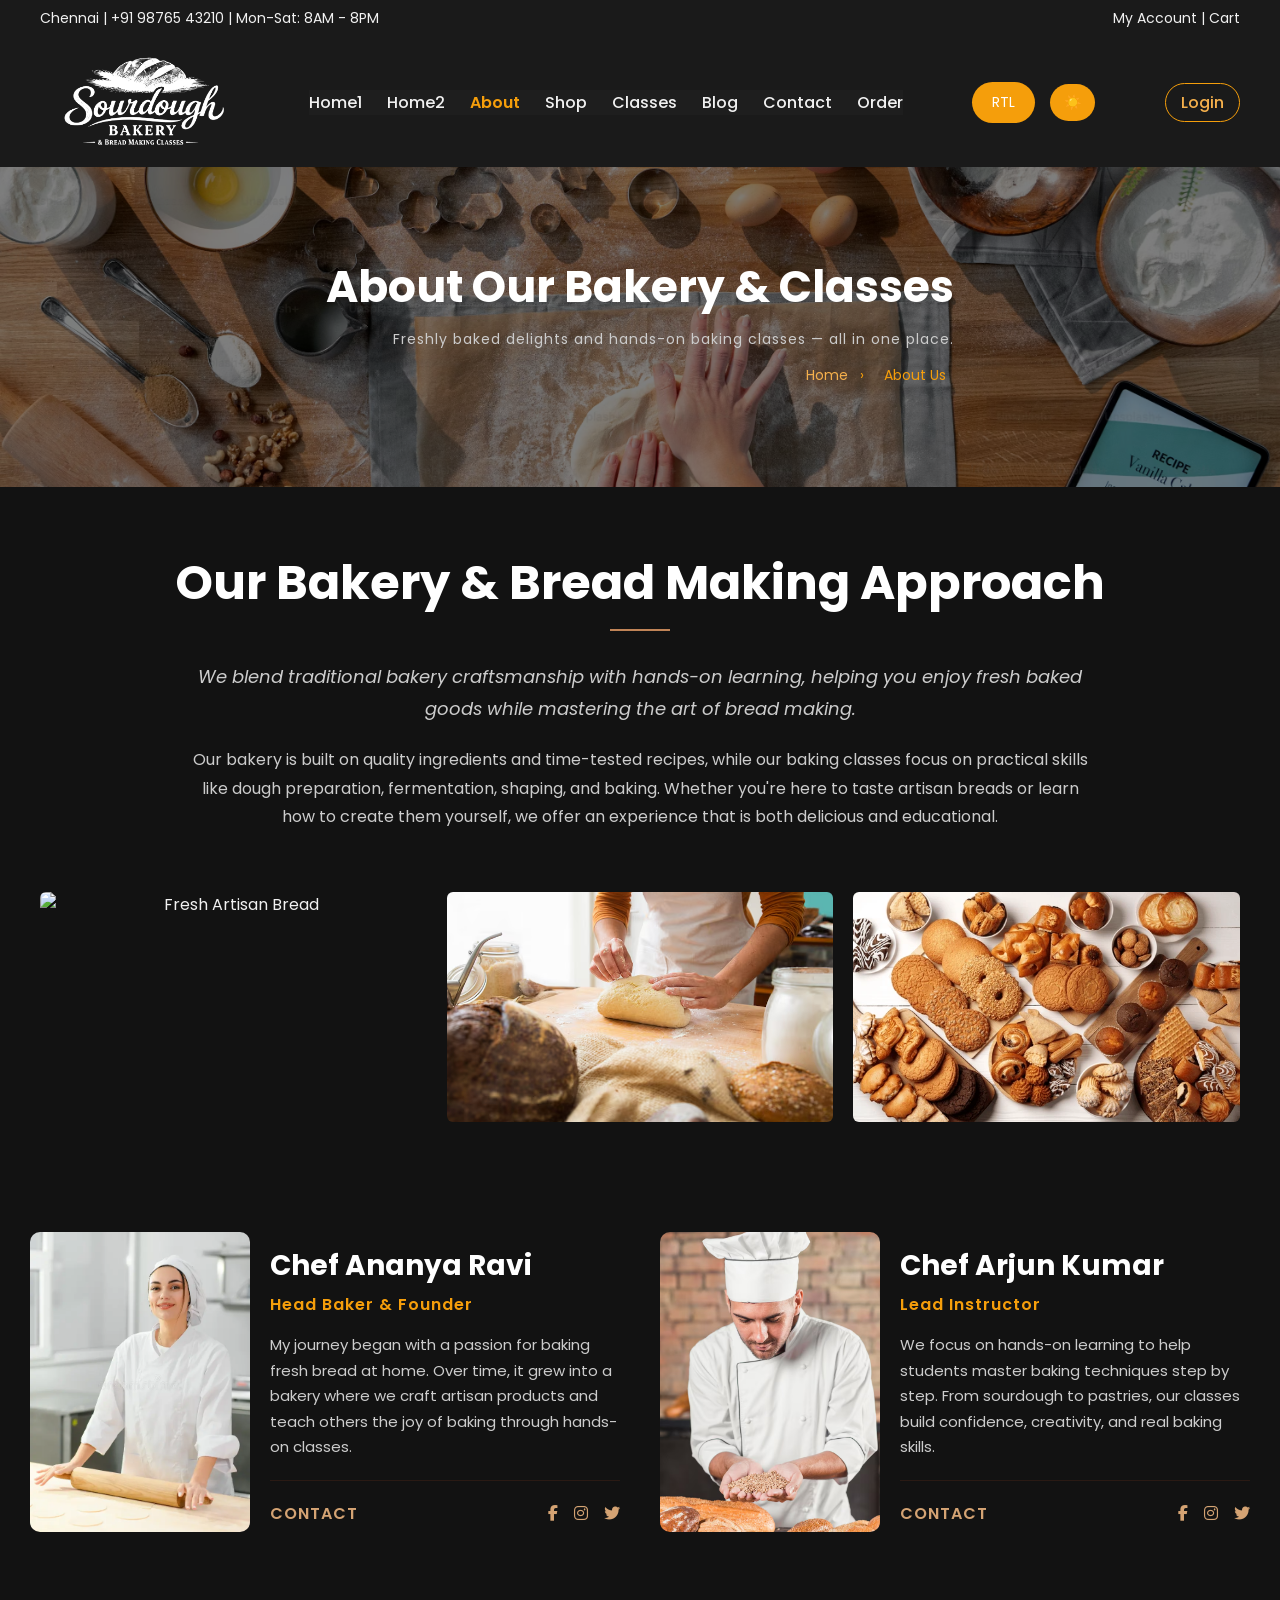
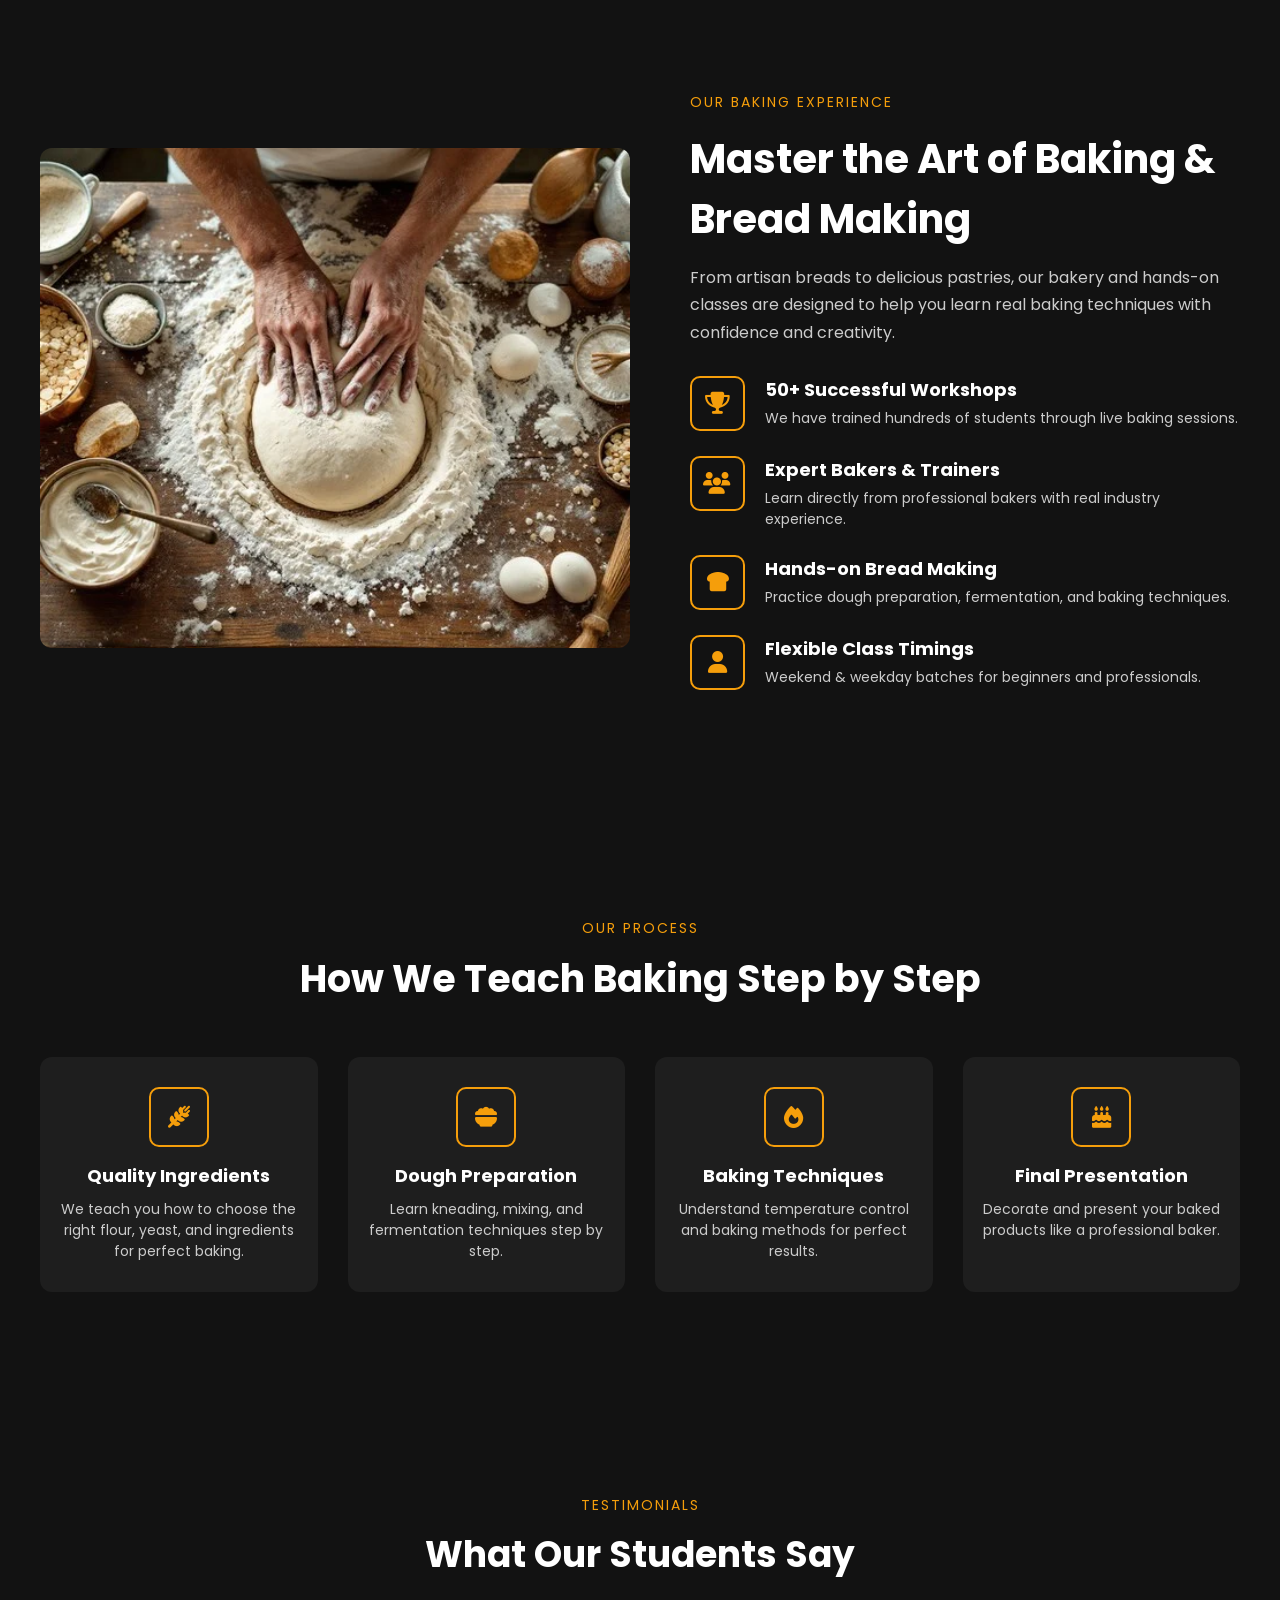
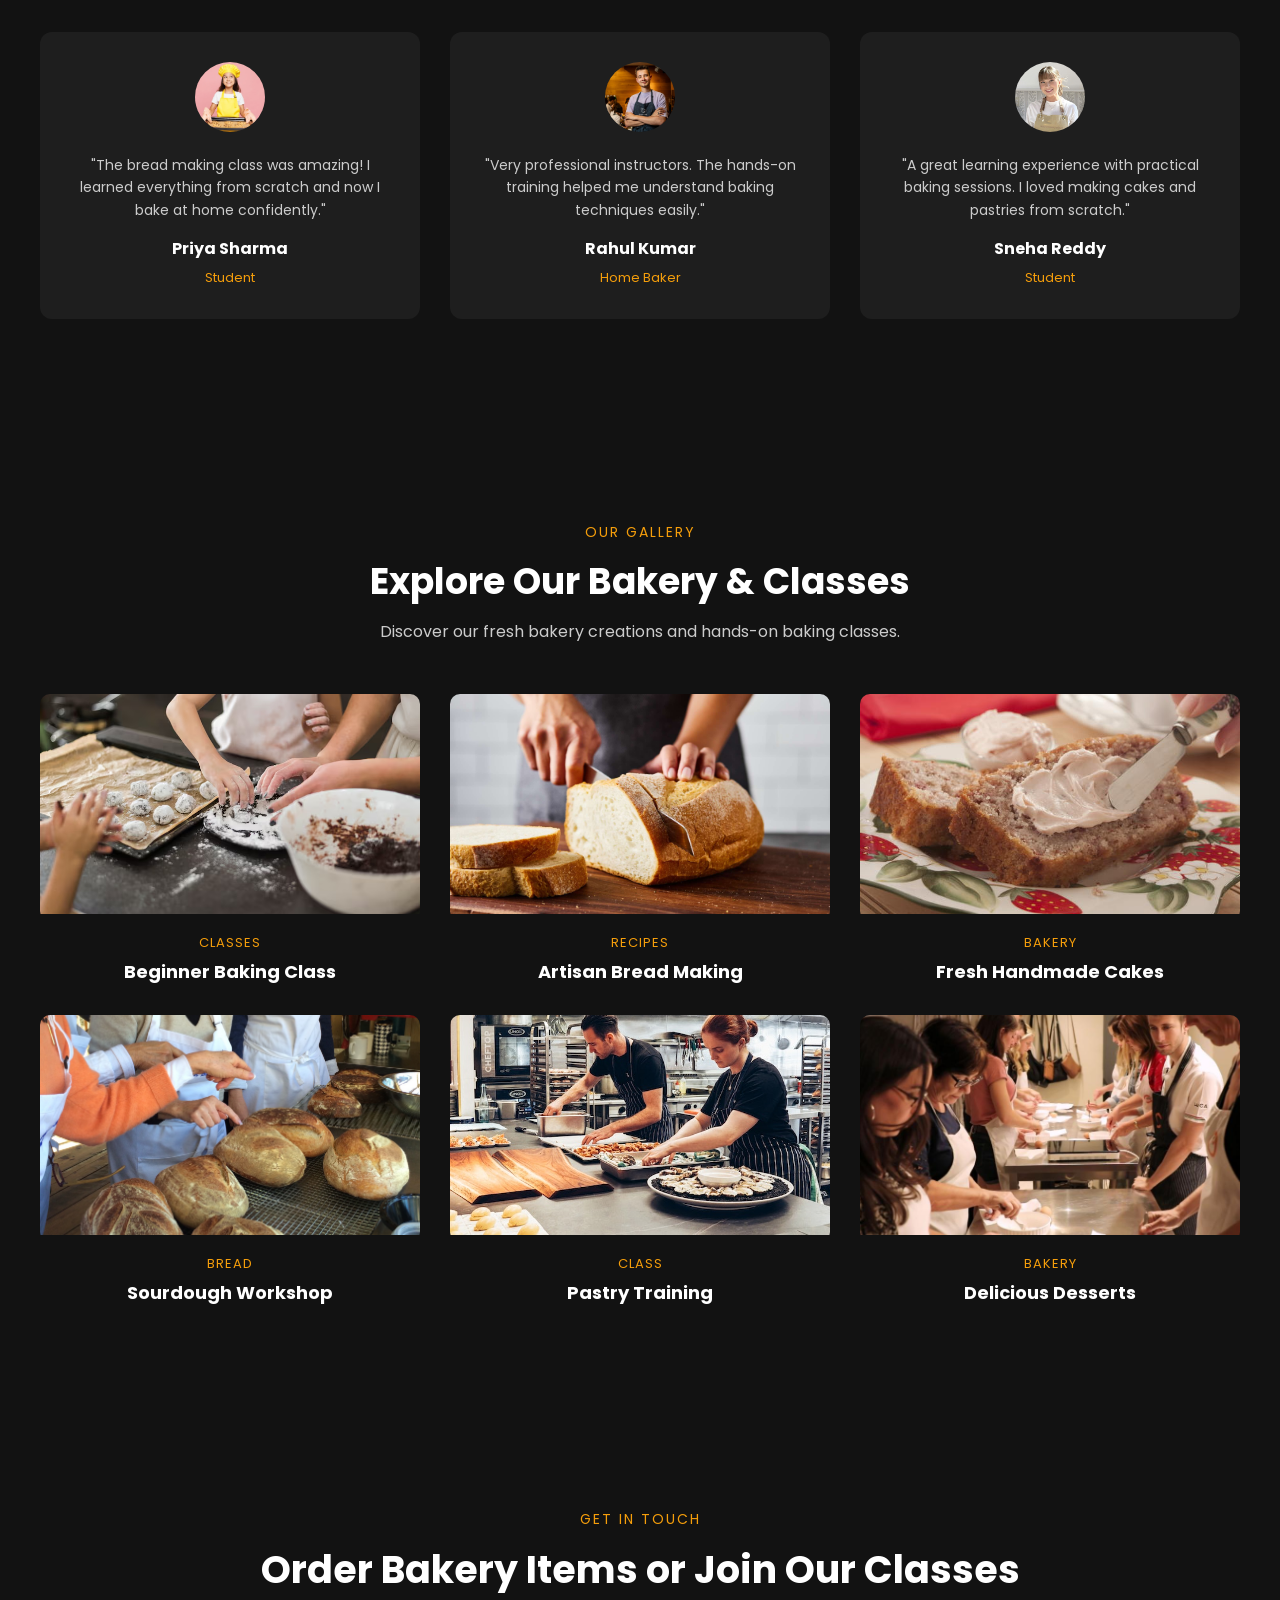
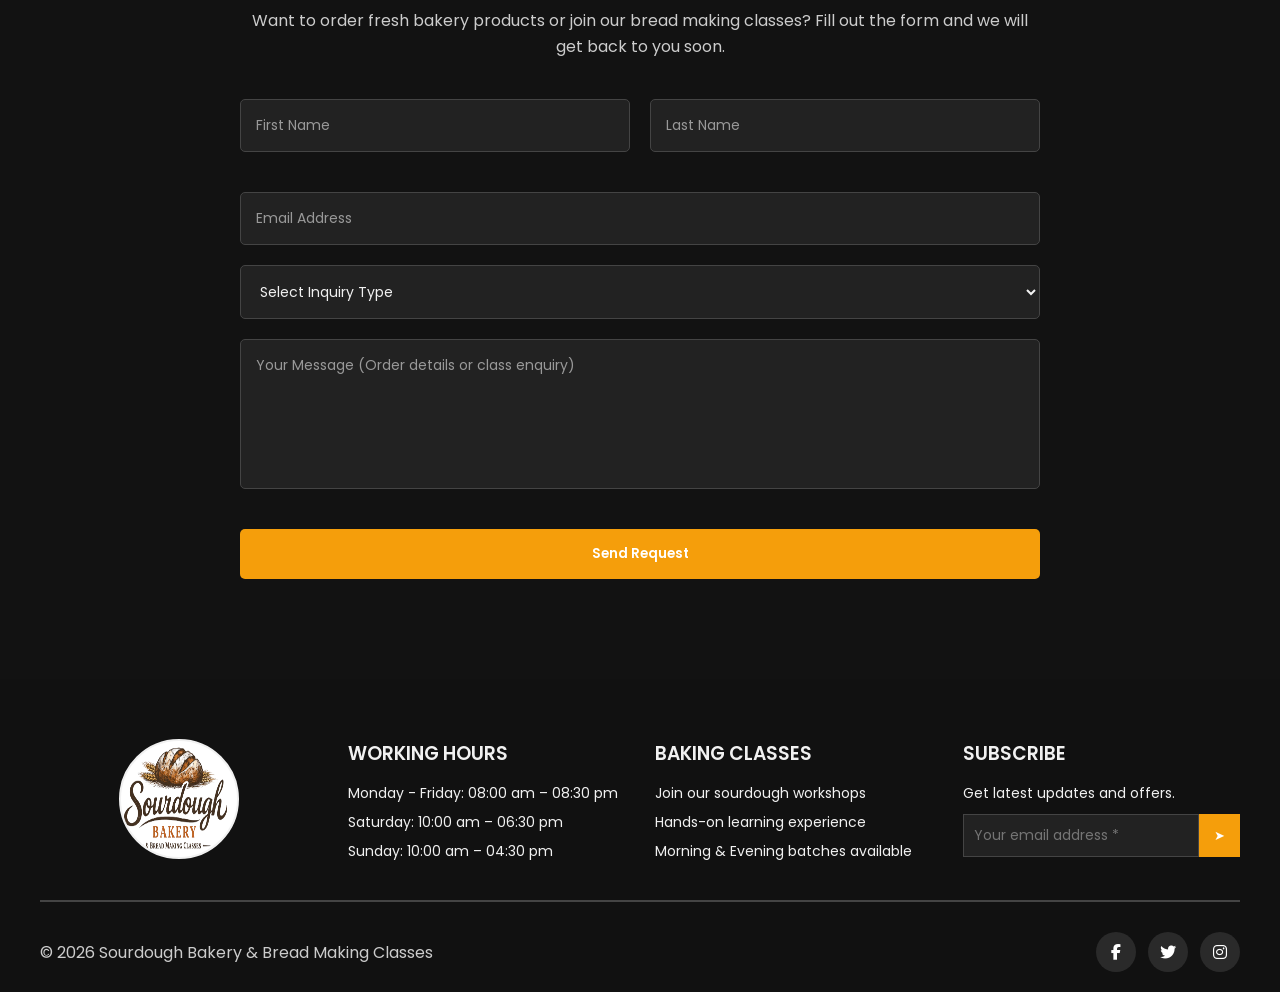
==== about.html @ a49df6b9 "Add files via upload" ====
<!DOCTYPE html>
<html lang="en">
<head>
  <meta charset="UTF-8">
  <meta name="viewport" content="width=device-width, initial-scale=1.0">

  <title>Sourdough Bakery & Bread Making Classes</title>

  <!-- GOOGLE FONT (ONE FONT ONLY) -->
  <link href="https://fonts.googleapis.com/css2?family=Poppins:wght@300;400;500;600;700&display=swap" rel="stylesheet">
  <!-- icon -->
   <link rel="stylesheet" href="https://cdnjs.cloudflare.com/ajax/libs/font-awesome/6.5.0/css/all.min.css">

  <!-- CSS FILE -->
  <link rel="stylesheet" href="css/style.css">
</head>

<body>

<!-- TOP BAR -->
<div class="top-bar">
  <div class="left">
    Chennai | +91 98765 43210 | Mon-Sat: 8AM - 8PM
  </div>

  <div class="right">
    My Account | Cart
  </div>
</div>

<nav class="navbar">

  <!-- LOGO -->
  <div class="logo">
    <img src="images/logo.png" alt="Logo">
  </div>

  <!-- HAMBURGER -->
  <div class="menu-toggle" id="menu-toggle">☰</div>

  <!-- MENU -->
  <ul class="nav-links">
    <li><a href="index.html">Home1</a></li>
    <li><a href="home2.html">Home2</a></li>
    <li><a href="about.html">About</a></li>
    <li><a href="shop.html">Shop</a></li>
    <li><a href="classes.html">Classes</a></li>
    <li><a href="blog.html">Blog</a></li>
    <li><a href="contact.html">Contact</a></li>
    <li><a href="order.html">Order</a></li>
  </ul>

    <!-- MOBILE BUTTONS ONLY -->
  <div class="nav-right">
      <button id="rtlToggleBtn" class="nav-rtl-btn">RTL</button>
      <button id="darkToggleBtn" class="dark-btn">🌙</button>
      <li class="mobile-btn"><a href="#" class="login">Login</a></li>
      <li class="mobile-btn"><a href="order.html" class="order">Order Now</a></li>
    </div>
 


  <!-- DESKTOP BUTTONS -->
  <div class="nav-btns">
    <a href="login.html" class="login">Login</a>
  </div>

</nav>
<!--hero-->
<section class="about-hero">
  <div class="about-overlay">
    <div class="about-hero-content">

      <h1>About Our Bakery & Classes</h1>

      <p class="hero-sub">
        Freshly baked delights and hands-on baking classes — all in one place.
      </p>

      <div class="breadcrumb">
        <a href="#">Home</a>
        <span>›</span>
        <span>About Us</span>
      </div>

    </div>
  </div>
</section>
<!--hero end-->
<!--approach-->
<section class="approach-section">
  <div class="approach-container">

    <!-- TITLE -->
    <h2 class="approach-title">Our Bakery & Bread Making Approach</h2>
    <div class="approach-line"></div>

    <!-- HIGHLIGHT TEXT -->
    <p class="approach-highlight">
      We blend traditional bakery craftsmanship with hands-on learning, helping
      you enjoy fresh baked goods while mastering the art of bread making.
    </p>

    <!-- MAIN TEXT -->
    <p class="approach-text">
      Our bakery is built on quality ingredients and time-tested recipes, while our
      baking classes focus on practical skills like dough preparation, fermentation,
      shaping, and baking. Whether you're here to taste artisan breads or learn
      how to create them yourself, we offer an experience that is both delicious
      and educational.
    </p>

    <!-- IMAGES -->
    <div class="approach-images">
      <img src="images/artisan-bread.jpg" alt="Fresh Artisan Bread">
      <img src="images/bread-class.jpg" alt="Bread Making Class">
      <img src="images/bakery-product.jpg" alt="Bakery Display">
    </div>

  </div>
</section>
<!--approach end-->
<!--team lead-->
<section class="team-section">
  <div class="team-container">

    <div class="team-grid">

      <!-- MEMBER 1 -->
      <div class="team-item">
        <div class="team-image">
          <img src="images/teamlead-1.jpg" alt="Chef Ananya Ravi">
        </div>

        <div class="team-content">
          <h2>Chef Ananya Ravi</h2>
          <span class="team-role">Head Baker & Founder</span>

          <p>
            My journey began with a passion for baking fresh bread at home. Over time,
            it grew into a bakery where we craft artisan products and teach others
            the joy of baking through hands-on classes.
          </p>

          <div class="team-divider"></div>

          <div class="team-contact">
            <span>CONTACT</span>
            <div class="team-icons">
              <i class="fab fa-facebook-f"></i>
              <i class="fab fa-instagram"></i>
              <i class="fab fa-twitter"></i>
            </div>
          </div>
        </div>
      </div>


      <!-- MEMBER 2 -->
      <div class="team-item">
        <div class="team-image">
          <img src="images/teamlead-2.jpg" alt="Chef Arjun Kumar">
        </div>

        <div class="team-content">
          <h2>Chef Arjun Kumar</h2>
          <span class="team-role">Lead Instructor</span>

          <p>
            We focus on hands-on learning to help students master baking techniques
            step by step. From sourdough to pastries, our classes build confidence,
            creativity, and real baking skills.
          </p>

          <div class="team-divider"></div>

          <div class="team-contact">
            <span>CONTACT</span>
            <div class="team-icons">
              <i class="fab fa-facebook-f"></i>
              <i class="fab fa-instagram"></i>
              <i class="fab fa-twitter"></i>
            </div>
          </div>
        </div>
      </div>

    </div>

  </div>
</section>
<!--teamlead end-->
<!--achievement-->
<section class="achievement-section">
  <div class="achievement-container">

    <!-- LEFT IMAGE -->
    <div class="achievement-image">
      <img src="images/bread-making.jpg" alt="Bread Making">
    </div>

    <!-- RIGHT CONTENT -->
    <div class="achievement-content">

      <span class="achievement-tag">OUR BAKING EXPERIENCE</span>

      <h2>Master the Art of Baking & Bread Making</h2>

      <p class="achievement-desc">
        From artisan breads to delicious pastries, our bakery and hands-on
        classes are designed to help you learn real baking techniques
        with confidence and creativity.
      </p>

      <!-- ITEM 1 -->
      <div class="achievement-item">
        <div class="achievement-icon">
          <i class="fa-solid fa-trophy"></i>
        </div>
        <div>
          <h3>50+ Successful Workshops</h3>
          <p>We have trained hundreds of students through live baking sessions.</p>
        </div>
      </div>

      <!-- ITEM 2 -->
      <div class="achievement-item">
        <div class="achievement-icon">
          <i class="fa-solid fa-users"></i>
        </div>
        <div>
          <h3>Expert Bakers & Trainers</h3>
          <p>Learn directly from professional bakers with real industry experience.</p>
        </div>
      </div>

      <!-- ITEM 3 -->
      <div class="achievement-item">
        <div class="achievement-icon">
          <i class="fa-solid fa-bread-slice"></i>
        </div>
        <div>
          <h3>Hands-on Bread Making</h3>
          <p>Practice dough preparation, fermentation, and baking techniques.</p>
        </div>
      </div>

      <!-- ITEM 4 -->
      <div class="achievement-item">
        <div class="achievement-icon">
          <i class="fa-solid fa-user"></i>
        </div>
        <div>
          <h3>Flexible Class Timings</h3>
          <p>Weekend & weekday batches for beginners and professionals.</p>
        </div>
      </div>

    </div>
  </div>
</section>
<!--achievement end-->
<!--process-->
<section class="process-section">
  <div class="process-container">

    <div class="process-header">
      <span class="process-tag">OUR PROCESS</span>
      <h2>How We Teach Baking Step by Step</h2>
    </div>

    <div class="process-grid">

      <!-- STEP 1 -->
      <div class="process-card">
        <div class="process-icon">
          <i class="fa-solid fa-wheat-awn"></i>
        </div>
        <h3>Quality Ingredients</h3>
        <p>We teach you how to choose the right flour, yeast, and ingredients for perfect baking.</p>
      </div>

      <!-- STEP 2 -->
      <div class="process-card">
        <div class="process-icon">
          <i class="fa-solid fa-bowl-food"></i>
        </div>
        <h3>Dough Preparation</h3>
        <p>Learn kneading, mixing, and fermentation techniques step by step.</p>
      </div>

      <!-- STEP 3 -->
      <div class="process-card">
        <div class="process-icon">
          <i class="fa-solid fa-fire"></i>
        </div>
        <h3>Baking Techniques</h3>
        <p>Understand temperature control and baking methods for perfect results.</p>
      </div>

      <!-- STEP 4 -->
      <div class="process-card">
        <div class="process-icon">
          <i class="fa-solid fa-cake-candles"></i>
        </div>
        <h3>Final Presentation</h3>
        <p>Decorate and present your baked products like a professional baker.</p>
      </div>

    </div>
  </div>
</section>
<!--process end-->
<!--testi-->
<section class="testi-section">
  <div class="testi-container">

    <div class="testi-header">
      <span class="testi-tag">TESTIMONIALS</span>
      <h2>What Our Students Say</h2>
    </div>

    <div class="testi-grid">

      <!-- CARD 1 -->
      <div class="testi-card">
        <img src="images/testi1.jpg" alt="">
        <p>
          "The bread making class was amazing! I learned everything from
          scratch and now I bake at home confidently."
        </p>
        <h4>Priya Sharma</h4>
        <span>Student</span>
      </div>

      <!-- CARD 2 -->
      <div class="testi-card">
        <img src="images/testi2.jpg" alt="">
        <p>
          "Very professional instructors. The hands-on training helped me
          understand baking techniques easily."
        </p>
        <h4>Rahul Kumar</h4>
        <span>Home Baker</span>
      </div>

      <!-- CARD 3 -->
      <div class="testi-card">
        <img src="images/testi3.jpg" alt="">
        <p>
          "A great learning experience with practical baking sessions.  
  I loved making cakes and pastries from scratch."
        </p>
        <h4>Sneha Reddy</h4>
        <span>Student</span>
      </div>

    </div>
  </div>
</section>
<!--testi end-->
<!--gallery-->
<section class="gallery-section">
  <div class="gallery-container">

    <!-- HEADER -->
    <div class="gallery-header">
      <span class="gallery-tag">OUR GALLERY</span>
      <h2>Explore Our Bakery & Classes</h2>
      <p>
        Discover our fresh bakery creations and hands-on baking classes.
      </p>
    </div>

    <!-- GRID -->
    <div class="gallery-grid">

      <!-- ITEM -->
      <div class="gallery-card">
        <div class="gallery-img">
          <img src="images/gallery1.jpg">
          <div class="gallery-overlay">
            <i class="fa-solid fa-magnifying-glass"></i>
          </div>
        </div>
        <span class="gallery-category">CLASSES</span>
        <h3>Beginner Baking Class</h3>
      </div>

      <div class="gallery-card">
        <div class="gallery-img">
          <img src="images/gallery2.jpg">
          <div class="gallery-overlay">
            <i class="fa-solid fa-magnifying-glass"></i>
          </div>
        </div>
        <span class="gallery-category">RECIPES</span>
        <h3>Artisan Bread Making</h3>
      </div>

      <div class="gallery-card">
        <div class="gallery-img">
          <img src="images/gallery3.jpg">
          <div class="gallery-overlay">
            <i class="fa-solid fa-magnifying-glass"></i>
          </div>
        </div>
        <span class="gallery-category">BAKERY</span>
        <h3>Fresh Handmade Cakes</h3>
      </div>

      <div class="gallery-card">
        <div class="gallery-img">
          <img src="images/gallery4.jpg">
          <div class="gallery-overlay">
            <i class="fa-solid fa-magnifying-glass"></i>
          </div>
        </div>
        <span class="gallery-category">BREAD</span>
        <h3>Sourdough Workshop</h3>
      </div>

      <div class="gallery-card">
        <div class="gallery-img">
          <img src="images/gallery5.jpg">
          <div class="gallery-overlay">
            <i class="fa-solid fa-magnifying-glass"></i>
          </div>
        </div>
        <span class="gallery-category">CLASS</span>
        <h3>Pastry Training</h3>
      </div>

      <div class="gallery-card">
        <div class="gallery-img">
          <img src="images/gallery6.jpg">
          <div class="gallery-overlay">
            <i class="fa-solid fa-magnifying-glass"></i>
          </div>
        </div>
        <span class="gallery-category">BAKERY</span>
        <h3>Delicious Desserts</h3>
      </div>

    </div>
  </div>
</section>
<!--gallery end-->
<!--cta-->
<section class="contact-section">
  <div class="contact-container">

    <!-- HEADER -->
    <div class="contact-header">
      <span class="contact-tag">GET IN TOUCH</span>
      <h2>Order Bakery Items or Join Our Classes</h2>
      <p>
        Want to order fresh bakery products or join our bread making classes?
        Fill out the form and we will get back to you soon.
      </p>
    </div>

    <!-- FORM -->
    <form class="contact-form">

      <div class="form-row">
        <input type="text" placeholder="First Name">
        <input type="text" placeholder="Last Name">
      </div>

      <input type="email" placeholder="Email Address">

      <!-- SELECT TYPE -->
      <select>
        <option>Select Inquiry Type</option>
        <option>Bakery Order</option>
        <option>Bread Making Class</option>
        <option>Custom Cake Order</option>
      </select>

      <!-- MESSAGE -->
      <textarea placeholder="Your Message (Order details or class enquiry)"></textarea>

      <button type="submit">Send Request</button>

    </form>

  </div>
</section>
<!--cta end-->
<footer class="footer">

  <div class="footer-container">

    <!-- LOGO -->
    <div class="footer-box">
      <img src="images/logo.png" alt="Sourdough Bakery Logo" class="footer-logo">
    </div>

    <!-- WORKING HOURS -->
    <div class="footer-box">
      <h3>WORKING HOURS</h3>
      <p>Monday - Friday: 08:00 am – 08:30 pm</p>
      <p>Saturday: 10:00 am – 06:30 pm</p>
      <p>Sunday: 10:00 am – 04:30 pm</p>
    </div>

    <!-- CLASSES / OFFER -->
    <div class="footer-box">
      <h3>BAKING CLASSES</h3>
      <p>Join our sourdough workshops</p>
      <p>Hands-on learning experience</p>
      <p>Morning & Evening batches available</p>
    </div>

    <!-- SUBSCRIBE -->
    <div class="footer-box">
      <h3>SUBSCRIBE</h3>
      <p>Get latest updates and offers.</p>

      <div class="subscribe">
        <input type="email" placeholder="Your email address *">
        <button>&#10148;</button>
      </div>
    </div>

  </div>

  <hr>

  <!-- BOTTOM -->
  <div class="footer-bottom">
    <p>© 2026 Sourdough Bakery & Bread Making Classes</p>

    <div class="socials">
        <a href="#"><i class="fa-brands fa-facebook-f"></i></a>
        <a href="#"><i class="fa-brands fa-twitter"></i></a>
        <a href="#"><i class="fa-brands fa-instagram"></i></a>
    </div>
  </div>

</footer>

<!-- JS FILE -->
<script src="js/script.js"></script>
<script>
const btn = document.getElementById("rtlToggleBtn");

btn.addEventListener("click", () => {
  document.body.classList.toggle("rtl");

  if (document.body.classList.contains("rtl")) {
    btn.innerText = "LTR";
  } else {
    btn.innerText = "RTL";
  }
});
</script>
<script>
const darkBtn = document.getElementById("darkToggleBtn");

// Load saved mode, default to dark
if (localStorage.getItem("theme") === "light") {
  // Stay light
} else {
  document.body.classList.add("dark");
  darkBtn.innerText = "☀️";
  localStorage.setItem("theme", "dark");
}

darkBtn.addEventListener("click", () => {
  document.body.classList.toggle("dark");

  if (document.body.classList.contains("dark")) {
    localStorage.setItem("theme", "dark");
    darkBtn.innerText = "☀️";
  } else {
    localStorage.setItem("theme", "light");
    darkBtn.innerText = "🌙";
  }
});
</script>
<script>
document.addEventListener("DOMContentLoaded", function() {
  const links = document.querySelectorAll(".nav-links a");
  const currentPath = window.location.pathname.split('/').pop();
  links.forEach(link => {
    if (link.getAttribute("href") === currentPath) {
      link.classList.add("active");
    }
  });
});
</script>
<button id="scrollTopBtn">↑</button>
<script>
const scrollBtn = document.getElementById("scrollTopBtn");

window.onscroll = function () {
  if (document.documentElement.scrollTop > 200) {
    scrollBtn.style.display = "block";
  } else {
    scrollBtn.style.display = "none";
  }
};

scrollBtn.onclick = function () {
  window.scrollTo({
    top: 0,
    behavior: "smooth"
  });
};
</script>

</body>
</html>
---- css/style.css ----
/* RESET + GLOBAL FONT */
* {
  margin: 0;
  padding: 0;
  box-sizing: border-box;
  font-family: 'Poppins', sans-serif;
}
/* LIGHT MODE */
:root {
  --bg: #ffffff;
  --text: #333;
  --card: #f7f4f0;
  --primary: #f59e0b;
  --secondary: var(--secondary);
}
/* DARK MODE */
body.dark {
  --bg: #121212;
  --text: #f1f1f1;
  --card: #1e1e1e;
  --primary: #f59e0b;
  --secondary: #d4a373;
}
/* TOP BAR */
.top-bar {
  display: flex !important;
  justify-content: space-between !important;
  align-items: center;
  background: #5a3e2b;
  color: #ffffff;
  padding: 8px 40px;
  font-size: 14px;
  width: 100%;
}
.top-bar .right {
  display: flex;
  gap: 10px;
}
.top-bar .left {
  text-align: left;
}
/* DEFAULT = LTR */
body {
  direction: ltr;
  text-align: left;
}

/* RTL MODE */
body.rtl {
  direction: rtl;
  text-align: right;
}

/* FLEX FIX (important) */
.flex-row {
  display: flex;
}

body.rtl .flex-row {
  flex-direction: row-reverse;
}
.nav-rtl-btn {
  background: var(--primary);
  color: #fff;
  border: none;
  padding: 10px 20px;
  border-radius: 25px;
  font-size: 14px;
  cursor: pointer;
  transition: 0.3s;
}

/* Hover */
.nav-rtl-btn:hover {
  background: var(--primary);
}

/* Active (RTL ON) */
body.rtl .rtl-btn {
  background: var(--secondary);
}

/* NAVBAR */
.navbar {
  display: flex;
  justify-content: space-between;
  align-items: center;
  padding: 15px 40px;
  background: #fff;
  position: relative;
}
.nav-right {
  display: flex;
  align-items: center;
  gap: 15px;
}
/* LOGO */
.logo img {
  height: 100px;  
  width: auto;
  margin-left: 20px; 
}

.logo {
  display: flex;
  align-items: center;
}
/* NAV LINKS */
.nav-links {
  list-style: none;
  display: flex;
  gap: 25px;
}

.nav-links a {
  text-decoration: none;
  color: var(--text);
  font-weight: 500;
  display: block;
  z-index: 999;
}

.nav-links a:hover {
  color: var(--primary);
}

.nav-links a.active {
  color: var(--primary);
  font-weight: 600;
}
.dark-btn {
  background: #222;
  color: #fff;
  border: none;
  padding: 8px 14px;
  border-radius: 30px;
  cursor: pointer;
  font-size: 14px;
  transition: 0.3s;
}

.dark-btn:hover {
  background: #444;
}

/* BUTTONS */
.nav-btns {
  display: flex;
  gap: 10px;
}

.login {
  border: 1px solid var(--primary);
  padding: 6px 15px;
  border-radius: 20px;
  color: var(--primary);
  text-decoration: none;
  font-weight: 500;
}

.login:hover {
  background: var(--primary);
  color: #fff;
}

.order {
  background: var(--primary);
  color: #fff;
  padding: 6px 15px;
  border-radius: 20px;
  text-decoration: none;
  font-weight: 500;
}

.order:hover {
  background: var(--secondary);
}

/* HERO SLIDER */
.hero-slider {
  position: relative;
  height: 90vh;
  overflow: hidden;
}

/* SLIDE */
.slide {
  position: absolute;
  width: 100%;
  height: 100%;
  background-size: cover;
  background-position: center;
  display: none;
}
.slide {
  display: none;
}

.slide.active {
  display: block;
}

/* OVERLAY */
.overlay {
  position: absolute;
  width: 100%;
  height: 100%;
  background: rgba(0, 0, 0, 0.5);
}

/* CONTENT */
.content {
  position: absolute;
  top: 50%;
  left: 10%;
  transform: translateY(-50%);
  color: #fff;
  max-width: 500px;
}

.content h1 {
  font-size: 48px;
  margin-bottom: 15px;
  font-weight: 700;
}

.content p {
  font-size: 18px;
  margin-bottom: 20px;
}

/* BUTTON INSIDE SLIDER */
.btn {
  background: #fff;
  color: var(--primary);
  padding: 5px 22px;
  border-radius: 25px;
  text-decoration: none;
  font-weight: 500;
}

/* SLIDER ARROWS */
.prev,
.next {
  position: absolute;
  top: 50%;
  transform: translateY(-50%);
  background: rgba(0, 0, 0, 0.4);
  color: #fff;
  border: none;
  padding: 12px;
  cursor: pointer;
  font-size: 18px;
}

.prev {
  left: 20px;
}

.next {
  right: 20px;
}

.prev:hover,
.next:hover {
  background: var(--primary);
}
.menu-toggle {
  display: none;
  z-index: 1000;
}
.mobile-btn {
  display: none;
}
/* MOBILE VIEW */
@media (max-width: 900px) {

  .menu-toggle {
    display: block;
    font-size: 26px;
    cursor: pointer;
    z-index: 1000;
  }

  .nav-links {
    display: none;
    flex-direction: column;
    position: absolute;
    top: 100%;
    right: 10px;
    background: #fdf6ec;
    width: 220px;
    padding: 15px;
    border-radius: 6px;
    z-index: 999;
  }

  .nav-links.active {
    display: flex;
  }

  .nav-btns {
    display: none;
  }

  .mobile-btn {
    display: block;
  }
}
/*features*/
.features {
  display: flex;
  justify-content: space-around;
  text-align: center;
  padding: 60px 40px;
  background: #f9f4ee;
}

.feature-box {
  max-width: 300px;
}

.feature-box i {
  font-size: 30px;
  color: var(--primary);
  margin-bottom: 15px;
}

.feature-box h3 {
  color: var(--primary);
  margin-bottom: 10px;
  font-weight: 600;
}

.feature-box p {
  font-size: 17px;
  color: #555;
}

/* Hover effect */
.feature-box:hover {
  transform: translateY(-5px);
  transition: 0.3s;
}
/* 📱 MOBILE VIEW */
@media (max-width: 600px) {
  .features {
    flex-direction: column;
    align-items: center;
  }

  .feature-box {
    width: 100%;
    max-width: 300px;
  }
}
/*product*/
/* SECTION */
.products {
  padding: 60px 40px;
  text-align: center;
  background: #f9f4ee;
}

/* TITLE */
.section-title {
  font-size: 30px;
  color: var(--secondary);
}

.section-sub {
  margin: 10px 0 40px;
  color: #666;
}

/* GRID */
.product-grid {
  display: grid;
  grid-template-columns: repeat(4, 1fr);
  gap: 30px;
}

/* CARD */
.product-card {
  position: relative;
  border: 2px solid #d6c5b8;
  padding: 20px;
  background: #fff;
  overflow: hidden;
}

/* IMAGE */
.product-card img {
  width: 100%;
}

/* BADGE */
.badge {
  position: absolute;
  top: 10px;
  left: 10px;
  background: orange;
  color: white;
  padding: 5px 10px;
  font-size: 12px;
}

.badge.hot { background: red; }
.badge.new { background: orange; }
.badge.sale { background: green; }

/* HOVER OVERLAY */
.productoverlay {
  position: absolute;
  bottom: -100%;
  left: 0;
  width: 100%;
  background: var(--primary);
  color: white;
  padding: 20px;
  text-align: center;
  transition: 0.4s;
}

/* SHOW ONLY ON HOVER */
.product-card:hover .productoverlay {
  bottom: 0;
}

/* TEXT */
.productoverlay h3 {
  margin-bottom: 10px;
}

.productoverlay span {
  font-weight: bold;
}
/* ===================== */
/* 📱 MOBILE */
@media (max-width: 600px) {
  .product-grid {
    grid-template-columns: 1fr;
  }
}
/*productend*/
/*why*/
/* SECTION */
.why {
  padding: 60px 40px;
  background: #f9f4ee;
  text-align: center;
}

/* TITLE */
.section-title {
  font-size: 30px;
  color: #5a3e2b;
  margin-bottom: 40px;
}

/* GRID */
.why-container {
  display: grid;
  gap: 25px;
  justify-content: center;
  flex-wrap: wrap;
  grid-template-columns: repeat(4, 1fr);
}

/* BOX */
.why-box {
  width: 220px;
  background: #fff;
  padding: 25px;
  border-radius: 10px;
  text-align: center;
  transition: 0.3s;
  gap: 20px;
  justify-content: space-between;
  flex: 1;
  min-width: 250px;
  max-width: 280px;
}

/* ICON */
.why-box i {
  font-size: 30px;
  color: var(--primary);
  margin-bottom: 15px;
}

/* TITLE */
.why-box h3 {
  margin-bottom: 10px;
  color: #5a3e2b;
  font-weight: 600;
}

/* TEXT */
.why-box p {
  font-size: 17px;
  color: #555;
}

/* HOVER */
.why-box:hover {
  transform: translateY(-5px);
}

/* ===================== */
/* 📱 TABLET */
@media (max-width: 900px) {
  .why-box {
    width: 45%;
  }
}

/* ===================== */
/* 📱 MOBILE */
@media (max-width: 600px) {
  .why-box {
    width: 100%;
  }
}
/*why end*/
/*stat*/
/* STATS SECTION */
.stats {
  background: url('../images/pattern.jpg') repeat;
}
.stats {
  background: #dba35b;
  padding: 60px 40px;
  text-align: center;
}

/* CONTAINER */
.stats-container {
  display: flex;
  justify-content: space-around;
  flex-wrap: wrap;
}

/* BOX */
.stat-box {
  color: white;
  margin: 10px;
}

/* NUMBER */
.stat-box h2 {
  font-size: 48px;
  font-weight: 600;
}

/* TEXT */
.stat-box p {
  font-size: 17px;
  margin-top: 10px;
}

/* ===================== */
/* 📱 MOBILE */
@media (max-width: 900px) {
  .stats-container {
    flex-direction: column;
    gap: 20px;
  }
}
/*stat end*/
/*blog*/
/* BLOG SECTION */
.blog {
  padding: 60px 40px;
  text-align: center;
  background: #fff;
}

/* TITLE */
.section-title {
  font-size: 28px;
  color: var(--primary);
}

.section-sub {
  margin: 10px 0 40px;
  color: #777;
}

/* GRID */
.blog-container {
  display: flex;
  gap: 30px;
  justify-content: center;
  flex-wrap: wrap;
  display: grid;
  grid-template-columns: repeat(3, 1fr);
}


/* CARD */
.blog-card {
  width: 100%;
  text-align: center;
}

/* IMAGE */
.blog-card img {
  width: 100%;
  border-radius: 5px;
}

/* TITLE */
.blog-card h3 {
  margin: 15px 0;
  color: var(--primary);
  font-size: 20px;
}

/* TEXT */
.blog-card p {
  font-size: 14px;
  color: #666;
  margin-bottom: 10px;
}

/* META */
.blog-meta {
  font-size: 13px;
  color: #999;
}

/* ===================== */
/* 📱 MOBILE */
@media (max-width: 900px) {
  .blog-card {
    width: 100%;
  }
}
/*blog end*/
.home-services {
  padding: 80px 20px;
  background: #f7f4f0;
}

.service-container {
  max-width: 100%;
  margin: auto;
  display: grid;
  grid-template-columns: 1fr 1fr;
  gap: 40px;
}

.service-card {
  background: #fff;
  padding: 40px;
  border-radius: 10px;
  text-align: center;
}

.service-card h3 {
  font-size: 26px;
  color: #5a2e2e;
  margin-bottom: 15px;
}

.service-card p {
  color: #666;
  line-height: 1.7;
  margin-bottom: 25px;
}

/* BUTTON */
.service-btn {
  display: inline-block;
  padding: 12px 25px;
  background: var(--primary);
  color: #fff;
  border-radius: 30px;
  text-decoration: none;
  font-weight: 600;
}

.service-btn.outline {
  background: transparent;
  border: 2px solid var(--primary);
  color: var(--primary);
}

/* HOVER */
.service-btn:hover {
  opacity: 0.85;
}

/* MOBILE */
@media (max-width: 768px) {
  .service-container {
    grid-template-columns: 1fr;
  }
}
/*service end*/
/* ========================= */
/* 🔥 MODERN FAQ DESIGN */
/* ========================= */

.faq-section {
  padding: 80px 20px;
  background: #f7f4f0;
}

.faq-container {
  max-width: 100%;
  margin: auto;
}

.faq-container h2 {
  text-align: center;
  margin-bottom: 40px;
  color: var(--secondary);
  font-size: 32px;
}

/* CARD */
.faq-item {
  background: #fff;
  border-radius: 10px;
  margin-bottom: 15px;
  padding: 18px 20px;
  cursor: pointer;
  transition: 0.3s;
  box-shadow: 0 5px 15px rgba(0,0,0,0.05);
}

/* HOVER */
.faq-item:hover {
  transform: translateY(-3px);
}

/* QUESTION */
.faq-question {
  font-weight: 600;
  color: #5a3e2b;
  display: flex;
  justify-content: space-between;
  align-items: center;
}

/* ICON (+ / -) */
.faq-question::after {
  content: "+";
  font-size: 20px;
  color: var(--primary);
}

/* ACTIVE ICON */
.faq-item.active .faq-question::after {
  content: "-";
}

/* ANSWER */
.faq-answer {
  max-height: 0;
  overflow: hidden;
  transition: 0.3s ease;
  color: #666;
  margin-top: 10px;
  font-size: 17px
}

/* OPEN */
.faq-item.active .faq-answer {
  max-height: 200px;
}
/*faq end*/
/*cta */
/* CTA SECTION WITH BACKGROUND IMAGE */
.cta {
  position: relative;
  background: url('../images/cta-banner.jpg') center/cover no-repeat;
  padding: 80px 20px;
  text-align: center;
  color: white;
}

/* DARK OVERLAY */
.cta::before {
  content: "";
  position: absolute;
  top: 0;
  left: 0;
  width: 100%;
  height: 100%;
  background: rgba(0, 0, 0, 0.5); /* dark layer */
}

/* CONTENT ABOVE OVERLAY */
.cta-content {
  position: relative;
  z-index: 1;
}

/* TEXT */
.cta-content h2 {
  font-size: 32px;
  margin-bottom: 15px;
}

.cta-content p {
  font-size: 16px;
  margin-bottom: 25px;
}

/* BUTTONS */
.cta-buttons {
  display: flex;
  justify-content: center;
  gap: 15px;
  flex-wrap: wrap;
}

.cta-btn {
  padding: 12px 25px;
  border-radius: 25px;
  text-decoration: none;
  font-weight: 500;
}

/* ORDER BUTTON */
.order-btn {
  background: var(--primary);
  color: white;
}

.order-btn:hover {
  background: #a65f1f;
}

/* CLASS BUTTON */
.class-btn {
  border: 1px solid white;
  color: white;
}

.class-btn:hover {
  background: white;
  color: #5a3e2b;
}

/* MOBILE */
@media (max-width: 600px) {
  .cta-content h2 {
    font-size: 24px;
  }
}
/*cta end*/
/*footer*/
/* FOOTER */
.footer {
  background: #6b4a35;
  color: #fff;
  padding: 60px 40px 20px;
  font-family: 'Poppins', sans-serif;
}

.footer-container {
  display: flex;
  justify-content: space-between;
  flex-wrap: wrap;
  gap: 30px;
}

.footer-box {
  flex: 1;
  min-width: 220px;
}
/* FOOTER LOGO CIRCLE */
.footer-logo {
  width: 120px;
  height: 120px;
  border-radius: 50%;
  border: 2px solid #fff;
  background-color: white;
  display: flex;
  justify-content: center;
  align-items: center;
  margin: auto;
}

/* IMAGE */
.footer-logo img {
  width: 100%;
  height: auto;
  object-fit: contain;
  padding: 10px;
  border-radius: 50%;
}

/* HEADINGS */
.footer-box h3 {
  margin-bottom: 15px;
  font-weight: 600;
}

/* TEXT */
.footer-box p {
  font-size: 14px;
  margin-bottom: 8px;
}

/* SUBSCRIBE */
.subscribe {
  display: flex;
  margin-top: 10px;
}

.subscribe input {
  flex: 1;
  padding: 10px;
  border: none;
  outline: none;
}

.subscribe button {
  background: #f2a62b;
  border: none;
  color: white;
  padding: 10px 15px;
  cursor: pointer;
}

/* LINE */
.footer hr {
  margin: 30px 0;
  border: 0.5px solid #a07d66;
}

/* BOTTOM */
.footer-bottom {
  display: flex;
  justify-content: space-between;
  align-items: center;
  flex-wrap: wrap;
}

/* SOCIAL ICONS */
.socials {
  display: flex;
  gap: 12px;
}

.socials a {
  width: 40px;
  height: 40px;
  background: #ffffff;
  color: #6b4a35;
  display: flex;
  align-items: center;
  justify-content: center;
  border-radius: 50%;
  font-size: 16px;
  transition: 0.3s;
  text-decoration: none;
}

/* HOVER */
.socials a:hover {
  background: var(--primary);
  color: white;
  transform: scale(1.1);
}
/*home2*/


/* Hero Section */
.classes-hero {
  height: 100vh;
  position: relative;
  overflow: hidden;
}

/* Slides */
.classes-slide {
  position: absolute;
  width: 100%;
  height: 100%;
  display: none;

  background-size: cover;
  background-position: center;
}

/* Active slide */
.classes-slide.active {
  display: flex;
  align-items: center;
  justify-content: center;
}

/* Background Images */
.slide-one {
  background-image: url("../images/slide1.jpg");
}

.slide-two {
  background-image: url("../images/slide2.jpg");
}

.slide-three {
  background-image: url("../images/slide3.jpg");
}

/* Overlay */
.home2overlay {
  position: absolute;
  width: 100%;
  height: 100%;
  background: rgba(0, 0, 0, 0.5);
}

/* Content */
.classes-content {
  position: relative;
  color: white;
  text-align: center;
  max-width: 600px;
  z-index: 2;
}

.classes-content h1 {
  font-size: 45px;
  margin-bottom: 20px;
}

.classes-content p {
  font-size: 18px;
  margin-bottom: 25px;
}

/* Button */
.btn-primary {
  padding: 12px 25px;
  background: #c49a6c;
  color: white;
  border-radius: 30px;
  text-decoration: none;
}

/* Navigation Buttons */
.nav-prev,
.nav-next {
  position: absolute;
  top: 50%;
  transform: translateY(-50%);
  font-size: 24px;
  background: rgba(0,0,0,0.5);
  color: white;
  border: none;
  padding: 10px;
  cursor: pointer;
  z-index: 3;
}

.nav-prev {
  left: 20px;
}

.nav-next {
  right: 20px;
}
/*about*/
.about-section {
  padding: 80px 20px;
  background: #f8f6f2;
}

.about-container {
  display: flex;
  justify-content: center;
  align-items: center;
  gap: 40px;
  max-width: 100%;
  margin: auto;
}

/* LEFT */
.about-left {
  flex: 1;
}

.tag {
  color: var(--primary);
  letter-spacing: 2px;
  font-size: 14px;
}

.about-left h2 {
  font-size: 48px;
  margin: 15px 0;
}

.about-text {
  color: #666;
  line-height: 1.6;
  margin-bottom: 25px;
}

/* FEATURES */
.about-features {
  display: grid;
  grid-template-columns: 1fr 1fr;
  gap: 10px;
  margin-bottom: 25px;
}

/* QUOTE */
.quote {
  display: flex;
  gap: 10px;
  align-items: flex-start;
  margin-bottom: 30px;
}

.quote-icon {
  font-size: 40px;
  color: var(--primary);
}

.quote p {
  font-weight: bold;
  font-size: 18px;
}

/* BUTTON + AUTHOR */
.about-bottom {
  display: flex;
  align-items: center;
  gap: 25px;
}

.about-btn {
  background: var(--primary);
  color: white;
  border: none;
  padding: 12px 25px;
  border-radius: 8px;
  cursor: pointer;
}

/* AUTHOR */
.author {
  display: flex;
  align-items: center;
  gap: 10px;
}

.author img {
  width: 45px;
  height: 45px;
  border-radius: 50%;
}

.author span {
  color: var(--primary);
  font-size: 14px;
}

/* RIGHT */
.about-right {
  position: relative;
  display: flex;
  gap: 20px;
  justify-content: flex-start;
  flex: 1;
}

/* IMAGES */
.img1,
.img2 {
  width: 310px;
  height: 350px;
  border-radius: 15px;
  object-fit: cover;
}

.img2 {
  margin-top: 50px;
}

/* BADGE */
.circle-badge {
  position: absolute;
  left: 38%;
  top: 48%;
  transform: translate(-50%, -50%);

  width: 120px;
  height: 120px;
  background: var(--primary);
  border-radius: 50%;

  display: flex;
  align-items: center;
  justify-content: center;
  text-align: center;
  padding: 10px;
  z-index: 10;
}

.circle-badge span {
  color: white;
  font-size: 12px;
  font-weight: bold;
}
@media (max-width: 600px) {

  .about-section {
    padding: 50px 15px;
  }

  .about-left h2 {
    font-size: 28px;
  }

  .about-text {
    font-size: 14px;
  }

  .about-features {
    grid-template-columns: 1fr; /* stack */
  }

  .about-bottom {
    flex-direction: column;
    gap: 15px;
  }

  /* Images stack */
  .about-right {
    flex-direction: column;
    align-items: center;
  }

  .img1,
  .img2 {
    width: 100%;
    height: 250px;
  }

  /* 🔥 Badge center on stacked images */
  .circle-badge {
    position: absolute;
    top: 50%;
    left: 50%;
    transform: translate(-50%, -50%);
  }
}
/*about end*/
/*classes*/
.classes-section {
  padding: 100px 20px;

  /* 🔥 correct warm overlay */
  background:
    linear-gradient(rgba(201, 123, 42, 0.75), rgba(201, 123, 42, 0.75)),
    url("../images/bg-class.jpg") center/cover;

  color: white;
}

/* 🔥 container like reference */
.classes-wrapper {
  max-width: 1200px;
  margin: auto;
}

/* TOP */
.classes-top {
  display: flex;
  justify-content: space-between;
  align-items: flex-start;
  gap: 60px;
  margin-bottom: 50px;
}

/* LEFT */
.classes-left {
  max-width: 500px;
}

.classes-left h2 {
  font-size: 42px;
  margin: 15px 0;
}

.classes-left p {
  color: #ddd;
  margin-bottom: 20px;
}

/* FEATURES */
.classes-features {
  display: grid;
  grid-template-columns: 1fr 1fr;
  gap: 10px;
  margin-bottom: 20px;
}

/* BUTTON */
.btn-primary {
  background: var(--primary);
  padding: 12px 25px;
  border: none;
  border-radius: 8px;
  color: white;
}

/* RIGHT BIG CARD */
.big-card {
  width: 320px;
}

/* CARD STYLE */
.class-card {
  background: #f3f3f3;
  border-radius: 15px;
  overflow: hidden;
  color: black;
  box-shadow: 0 10px 25px rgba(0,0,0,0.2);
}

.class-card img {
  width: 100%;
  height: 180px;
  object-fit: cover;
}

.card-content {
  padding: 20px;
  text-align: center;
}

.card-content h3 {
  margin-bottom: 10px;
}

.card-content p {
  color: #666;
}

.card-content a {
  color: var(--primary);
}

/* 🔥 GRID MATCHES WIDTH */
.classes-grid {
  display: grid;
  grid-template-columns: repeat(3, 1fr);
  gap: 30px;
}
@media (max-width: 600px) {

  .classes-section {
    padding: 60px 15px;
  }

  .classes-left h2 {
    font-size: 26px;
  }

  .classes-left p {
    font-size: 14px;
  }

  /* Features stack */
  .classes-features {
    grid-template-columns: 1fr;
  }

  /* Big card full width */
  .big-card {
    width: 100%;
  }

  /* Cards full width */
  .classes-grid {
    grid-template-columns: 1fr;
  }

  .class-card img {
    height: 160px;
  }

}
/*class end*/
/*why choose*/
/* SECTION */
.choose-section {
  padding: 100px 20px 60px;
  background: #f7f4f0;
  padding-top: 100px;
 
}

/* CONTAINER */
.choose-container {
  max-width: 100%;
  margin: auto;
  display: flex;
  align-items: center;
  gap: 80px;
  margin-bottom: 60px;
}

/* LEFT GRID */
.choose-left {
  display: grid;
  grid-template-columns: 1fr 1fr;
  align-items: start;
  gap: 25px;
  width: 100%;
  height: 100%;
  grid-template-rows: 200px 260px;
}
/* IMAGE */
.choose-img {
  width: 100%;
  object-fit: cover;
  border-radius: 15px;
  display: block;
}
.choose-left img:nth-child(2) {
  height: 260px;
}

/* baker image (bottom-left) */
.choose-img.baker {
  height: 260px;
  object-position: center top;
  margin-top: -40px;
}
/* BOX */
.choose-box {
  height: 160px;
  background: #6b4a35;
  color: white;
  border-radius: 15px;
  padding: 30px;
  display: flex;
  flex-direction: column;
  justify-content: center;
  align-items: center;
  margin: 5px;
}

.choose-box.small {
  background: var(--primary); 
  height: 160px;
  margin-top: 50px;
  
}

/* COUNT ICON */
.count-icon {
  font-size: 22px;
  margin-bottom: 10px;

  background: rgba(255,255,255,0.2);
  padding: 12px;
  border-radius: 50%;
}

/* RIGHT SIDE */
.choose-right {
  max-width: 500px;
}

.choose-tag {
  color: var(--primary);
  font-size: 14px;
  letter-spacing: 2px;
}

.choose-right h2 {
  font-size: 42px;
  font-weight: 700;
  margin: 15px 0;
  line-height: 1.2;
}

.choose-text {
  color: #666;
  line-height: 1.7;
  margin: 20px 0 35px;
}

/* FEATURES */
.choose-features {
  display: grid;
  grid-template-columns: 1fr 1fr;
  gap: 30px 50px;
}

.choose-feature {
  display: flex;
  align-items: center;
  gap: 15px;
}

/* ICON */
.choose-feature-icon {
  font-size: 26px;
  color:var(--primary);
  margin-top: 5px;
  padding: 12px;
  border-radius: 10px;
  display: inline-flex;
  align-items: center;
  justify-content: center;
  border: 2px solid var(--primary);
}

/* TEXT */
.choose-feature h3 {
  font-size: 18px;
  margin-bottom: 5px;
}

.choose-feature p {
  color: #666;
  font-size: 14px;
}
/*choose end*/
/* SECTION */
.event-section {
  padding: 20px 0px 20px;
  background: #f7f4f0;

}

/* CONTAINER */
.event-container {
  max-width: 1200px;
  margin: auto;
}

/* TAG */
.event-tag {
  color: var(--primary);
  letter-spacing: 2px;
  font-size: 14px;
}

/* TITLE */
.event-container h2 {
  font-size: 42px;
  margin: 10px 0;
}

/* DESCRIPTION */
.event-desc {
  color: #666;
  max-width: 600px;
  margin-bottom: 50px;
}

/* CARD */
.event-card {
  display: flex;
  align-items: center;
  gap: 30px;
  background: #fff;
  padding: 20px;
  border-radius: 15px;
  margin-bottom: 25px;
  box-shadow: 0 8px 20px rgba(0,0,0,0.05);
  transition: 0.3s;
}

.event-card:hover {
  transform: translateY(-5px);
}

/* IMAGE */
.event-card img {
  width: 230px;
  height: 150px;
  object-fit: cover;
  border-radius: 10px;
}

/* CONTENT */
.event-content {
  flex: 1;
}

/* META */
.event-meta {
  display: flex;
  gap: 20px;
  font-size: 14px;
  color: #777;
  margin-bottom: 10px;
}

.event-meta i {
  color: var(--primary);
  margin-right: 5px;
}

/* TITLE */
.event-content h3 {
  font-size: 24px;
  margin: 10px 0;
}

/* TEXT */
.event-content p {
  color: #666;
  margin-bottom: 10px;
}

/* LINK */
.learn-link {
  color: var(--primary);
  text-decoration: none;
  font-weight: 500;
}

/* BUTTON */
.join-btn {
  background: var(--primary);
  color: white;
  border: none;
  padding: 12px 25px;
  border-radius: 8px;
  cursor: pointer;
  font-weight: 500;
}

/* DISABLED */
.join-btn.disabled {
  background: #ddd;
  color: #999;
  cursor: not-allowed;
}
/*event end*/
/* Mobile */
@media (max-width: 600px) {

  .event-section {
    padding: 60px 15px;
  }

  .event-container h2 {
    font-size: 28px;
  }

  .event-desc {
    font-size: 14px;
  }

  .event-card {
    padding: 15px;
    flex-direction: column;
    align-items: flex-start;
  }

  .event-card img {
    height: 180px;
    width: 100%;
  }

  .event-meta {
    flex-direction: column;
    gap: 5px;
    font-size: 13px;
  }
  .event-content{
    width: 100%;
  }
  .event-content h3 {
    font-size: 20px;
  }

  .event-content p {
    font-size: 14px;
  }

  .join-btn {
    width: 100%;
    text-align: center;
    padding: 10px;
  }
}
/*testimonial*/
/* SECTION */
.testimonial-grid {
  padding: 0;
}

/* GRID */
.grid-container {
  display: grid;
  grid-template-columns: repeat(4, 1fr);
}

/* ITEM */
.grid-item {
  position: relative;
  height: 300px;
  overflow: hidden;
}

/* IMAGE */
.grid-item img {
  width: 100%;
  height: 100%;
  object-fit: cover;
  display: block;
}

/* TEXT BLOCK */
.grid-item.text {
  display: flex;
  flex-direction: column;
  justify-content: center;
  padding: 30px;
  color: white;
}

/* COLORS */
.brown {
  background: #6b4a35;
}

.orange {
  background: var(--primary);
}

/* TEXT STYLE */
.grid-item.text p {
  font-size: 15px;
  line-height: 1.6;
  margin-bottom: 15px;
}

.grid-item.text h4 {
  font-weight: 600;
}

/* QUOTE ICON (optional effect) */
.grid-item.text::after {
  content: "”";
  position: absolute;
  right: 20px;
  bottom: 10px;
  font-size: 80px;
  color: rgba(255,255,255,0.2);
}

/* RESPONSIVE */
@media (max-width: 992px) {
  .grid-container {
    grid-template-columns: repeat(2, 1fr);
  }
}

@media (max-width: 600px) {
  .grid-container {
    grid-template-columns: 1fr;
  }
}
/*cta promo*/
/* SECTION BACKGROUND */
.promo-cta {
  background: url('../images/cta-banner.jpg') center/cover no-repeat;
  position: relative;
}

/* OVERLAY (NOT GREEN) */
.promo-overlay {
  background: linear-gradient(
   
    rgba(201, 123, 42, 0.75)
  );
  padding: 80px 20px;
}

/* CONTAINER */
.promo-container {
  max-width: 1200px;
  margin: auto;
  display: flex;
  justify-content: space-between;
  align-items: center;
  gap: 30px;
}

/* TEXT */
.promo-text h2 {
  font-size: 42px;
  color: white;
  font-weight: 700;
  margin-bottom: 10px;
}

.promo-text p {
  color: rgba(255,255,255,0.85);
  font-size: 14px;
  letter-spacing: 1px;
}

/* BUTTON */
.promo-btn a {
  background: white;
  color: var(--secondary);
  padding: 18px 35px;
  border-radius: 50px;
  text-decoration: none;
  font-weight: 600;
  transition: 0.3s;
}

/* HOVER */
.promo-btn a:hover {
  background: var(--primary);
  color: white;
}

/* RESPONSIVE */
@media (max-width: 768px) {
  .promo-container {
    flex-direction: column;
    text-align: center;
  }

  .promo-text h2 {
    font-size: 28px;
  }
}
/*aboutpage*/
/*hero*/
/* HERO SECTION */
.about-hero {
  background: url('../images/about-bg.jpg') center/cover no-repeat;
  height: 320px;
  position: relative;
}

/* OVERLAY (BROWN THEME) */
.about-overlay {
  background: rgba(0, 0, 0, 0.5);
  width: 100%;
  height: 100%;
  display: flex;
  align-items: center;
}

/* CONTENT */
.about-hero-content {
  max-width: 1200px;
  margin: auto;
  padding: 0 20px;
  text-align: right;
  color: white;
}

/* TITLE */
.about-hero-content h1 {
  font-size: 44px;
  font-weight: 700;
  margin-bottom: 10px;
}

/* SUBTEXT */
.hero-sub {
  font-size: 14px;
  color: rgba(255,255,255,0.85);
  margin-bottom: 15px;
  letter-spacing: 1px;
}

/* BREADCRUMB */
.breadcrumb {
  font-size: 14px;
}

.breadcrumb a {
  color: white;
  text-decoration: none;
}

.breadcrumb span {
  margin: 0 6px;
  color: var(--primary);
}

/* RESPONSIVE */
@media (max-width: 768px) {
  .about-hero-content {
    text-align: center;
  }

  .about-hero-content h1 {
    font-size: 28px;
  }
}
/*approach*/
.approach-section {
  padding: 60px 20px;
  background: #f7f4f0;
  text-align: center;
}

.approach-container {
  max-width: 100%;
  margin: auto;
  padding: 0 20px;
}

.approach-title {
  font-size: 48px;
  color: #5a2e2e;
  margin-bottom: 10px;
}

.approach-line {
  width: 60px;
  height: 2px;
  background: #c08457;
  margin: 10px auto 30px;
}

.approach-highlight {
  font-style: italic;
  color: #5a2e2e;
  font-size: 18px;
  line-height: 1.8;
  max-width: 900px;
  margin: auto;
}

.approach-text {
  margin-top: 20px;
  color: #555;
  line-height: 1.8;
  max-width: 900px;
  margin-left: auto;
  margin-right: auto;
}

.approach-images {
  margin-top: 60px;
  display: grid;
  grid-template-columns: repeat(3, 1fr);
  gap: 20px;
}

.approach-images img {
  width: 100%;
  height: 230px;
  object-fit: cover;
  border-radius: 6px;
  transition: 0.4s;
}

.approach-images img:hover {
  transform: scale(1.05);
}

@media (max-width: 768px) {
  .approach-title {
    font-size: 32px;
  }

  .approach-images {
    grid-template-columns: 1fr;
  }
}
/*approach end*/
/*team lead*/
/* SECTION */
.team-section {
  padding: 50px 10px;
  background: #f7f4f0;
}

/* CONTAINER */
.team-container {
  max-width: 1300px;
  margin: auto;
  padding: 0 20px;
}

/* GRID (2 MEMBERS SIDE BY SIDE) */
.team-grid {
  display: grid;
  grid-template-columns: 1fr 1fr;
  gap: 40px;
}

/* EACH MEMBER */
.team-item {
  display: flex;
  gap: 20px;
  align-items: center;
}

/* IMAGE */
.team-image img {
  width: 220px;
  height: 300px;
  object-fit: cover;
  border-radius: 10px;
}

/* CONTENT */
.team-content {
  flex: 1;
}

/* NAME */
.team-content h2 {
  font-size: 28px;
  color: var(--secondary);
  margin-bottom: 5px;
}

/* ROLE */
.team-role {
  display: block;
  color: #f59e0b;
  font-weight: 600;
  margin-bottom: 15px;
  letter-spacing: 1px;
}

/* TEXT */
.team-content p {
  color: #555;
  line-height: 1.7;
  font-size: 15px;
}

/* DIVIDER */
.team-divider {
  height: 1px;
  background: rgba(139, 63, 31, 0.2);
  margin: 20px 0;
}

/* CONTACT */
.team-contact {
  display: flex;
  justify-content: space-between;
  align-items: center;
}

.team-contact span {
  color: var(--secondary);
  font-weight: 600;
  letter-spacing: 1px;
}

/* ICONS */
.team-icons i {
  margin-left: 12px;
  color: var(--secondary);
  cursor: pointer;
  transition: 0.3s;
}

.team-icons i:hover {
  color: #f59e0b;
}

/* RESPONSIVE */
@media (max-width: 768px) {
  .team-grid {
    grid-template-columns: 1fr;
  }

  .team-item {
    flex-direction: column;
    text-align: center;
  }

  .team-image img {
    width: 100%;
    height: auto;
  }

  .team-contact {
    flex-direction: column;
    gap: 10px;
  }
}
/*teamleaad end*/
/*achievement*/
/* SECTION */
.achievement-section {
  padding: 100px 20px;
  background: #f7f4f0;
}

/* CONTAINER */
.achievement-container {
  max-width: 1200px;
  margin: auto;
  display: flex;
  align-items: center;
  gap: 60px;
}

/* IMAGE */
.achievement-image {
  flex: 1;
}

.achievement-image img {
  width: 100%;
  height: 500px;
  object-fit: cover;
  border-radius: 12px;
}

/* CONTENT */
.achievement-content {
  flex: 1;
  max-width: 550px;
}

/* TAG */
.achievement-tag {
  color: #f59e0b;
  font-size: 14px;
  letter-spacing: 2px;
}

/* TITLE */
.achievement-content h2 {
  font-size: 40px;
  margin: 15px 0;
}

/* DESC */
.achievement-desc {
  color: #666;
  margin-bottom: 30px;
  line-height: 1.7;
}

/* ITEM */
.achievement-item {
  display: flex;
  gap: 20px;
  margin-bottom: 25px;
}

/* ICON BOX */
.achievement-icon {
  width: 55px;
  height: 55px;
  border: 2px solid #f59e0b;
  border-radius: 10px;

  display: flex;
  align-items: center;
  justify-content: center;
}

/* ICON */
.achievement-icon i {
  font-size: 22px;
  color: #f59e0b;
}

/* TEXT */
.achievement-item h3 {
  font-size: 18px;
  margin-bottom: 5px;
}

.achievement-item p {
  font-size: 14px;
  color: #666;
}

/* RESPONSIVE */
@media (max-width: 768px) {
  .achievement-container {
    flex-direction: column;
  }

  .achievement-image img {
    height: 350px;
  }
}
/*achievement end*/
/*process*/
/* SECTION */
.process-section {
  padding: 100px 20px;
  background: #ffffff;
}

/* CONTAINER */
.process-container {
  max-width: 1200px;
  margin: auto;
  text-align: center;
}

/* HEADER */
.process-tag {
  color: #f59e0b;
  letter-spacing: 2px;
  font-size: 14px;
}

.process-header h2 {
  font-size: 38px;
  margin: 10px 0 50px;
}

/* GRID */
.process-grid {
  display: grid;
  grid-template-columns: repeat(4, 1fr);
  gap: 30px;
}

/* CARD */
.process-card {
  padding: 30px 20px;
  border-radius: 12px;
  background: #f7f4f0;
  transition: 0.3s;
}

.process-card:hover {
  transform: translateY(-8px);
}

/* ICON */
.process-icon {
  width: 60px;
  height: 60px;
  border: 2px solid #f59e0b;
  border-radius: 10px;
  margin: 0 auto 15px;

  display: flex;
  align-items: center;
  justify-content: center;
}

.process-icon i {
  font-size: 22px;
  color: #f59e0b;
}

/* TEXT */
.process-card h3 {
  font-size: 18px;
  margin-bottom: 10px;
}

.process-card p {
  font-size: 14px;
  color: #666;
}

/* RESPONSIVE */
@media (max-width: 768px) {
  .process-grid {
    grid-template-columns: 1fr 1fr;
  }
}
/*process*/
/* SECTION */
.testi-section {
  padding: 100px 20px;
  background: #f7f4f0;
}

/* CONTAINER */
.testi-container {
  max-width: 1200px;
  margin: auto;
  text-align: center;
}

/* HEADER */
.testi-tag {
  color: #f59e0b;
  letter-spacing: 2px;
  font-size: 14px;
}

.testi-header h2 {
  font-size: 36px;
  margin: 10px 0 50px;
}

/* GRID */
.testi-grid {
  display: grid;
  grid-template-columns: repeat(3, 1fr);
  gap: 30px;
}

/* CARD */
.testi-card {
  background: #ffffff;
  padding: 30px;
  border-radius: 12px;
  transition: 0.3s;
}

.testi-card:hover {
  transform: translateY(-8px);
}

/* IMAGE */
.testi-card img {
  width: 70px;
  height: 70px;
  border-radius: 50%;
  margin-bottom: 15px;
  object-fit: cover;
}

/* TEXT */
.testi-card p {
  font-size: 14px;
  color: #666;
  margin-bottom: 15px;
  line-height: 1.6;
}

.testi-card h4 {
  font-size: 16px;
  margin-bottom: 3px;
}

.testi-card span {
  font-size: 13px;
  color: #f59e0b;
}

/* RESPONSIVE */
@media (max-width: 768px) {
  .testi-grid {
    grid-template-columns: 1fr;
  }
}
/*testi end*/
/*gallery*/
.gallery-section {
  padding: 100px 20px;
  background: #fff;
}

.gallery-container {
  max-width: 1200px;
  margin: auto;
}

/* HEADER */
.gallery-header {
  text-align: center;
  margin-bottom: 50px;
}

.gallery-tag {
  color: #f59e0b;
  letter-spacing: 2px;
  font-size: 14px;
}

.gallery-header h2 {
  font-size: 36px;
  margin: 10px 0;
}

.gallery-header p {
  color: #666;
}

/* GRID */
.gallery-grid {
  display: grid;
  grid-template-columns: repeat(3, 1fr);
  gap: 30px;
}

/* CARD */
.gallery-card {
  text-align: center;
}

/* IMAGE */
.gallery-img {
  position: relative;
  overflow: hidden;
  border-radius: 10px;
}

.gallery-img img {
  width: 100%;
  height: 220px;
  object-fit: cover;
}

/* OVERLAY */
.gallery-overlay {
  position: absolute;
  inset: 0;
  background: rgba(139, 63, 31, 0.6);
  display: flex;
  justify-content: center;
  align-items: center;
  opacity: 0;
  transition: 0.3s;
}

.gallery-overlay i {
  background: #f59e0b;
  color: #fff;
  padding: 12px;
  border-radius: 50%;
}

/* HOVER */
.gallery-img:hover .gallery-overlay {
  opacity: 1;
}

/* TEXT BELOW IMAGE */
.gallery-category {
  display: block;
  margin-top: 12px;
  color: #f59e0b;
  font-size: 13px;
  letter-spacing: 1px;
}

.gallery-card h3 {
  font-size: 18px;
  margin-top: 5px;
}

/* RESPONSIVE */
@media (max-width: 768px) {
  .gallery-grid {
    grid-template-columns: 1fr;
  }
}
/*gallery end*/
/*cta*/
/* SECTION */
.contact-section {
  padding: 100px 20px;
  background: #f7f4f0;
}

/* CONTAINER */
.contact-container {
  max-width: 800px;
  margin: auto;
  text-align: center;
}

/* HEADER */
.contact-tag {
  color: #f59e0b;
  font-size: 14px;
  letter-spacing: 2px;
}

.contact-header h2 {
  font-size: 38px;
  margin: 10px 0;
}

.contact-header p {
  color: #666;
  margin-bottom: 40px;
  line-height: 1.6;
}

/* FORM */
.contact-form {
  display: flex;
  flex-direction: column;
  gap: 20px;
}

/* ROW */
.form-row {
  display: flex;
  gap: 20px;
}

/* INPUTS */
.contact-form input,
.contact-form select,
.contact-form textarea {
  width: 100%;
  padding: 15px;
  border: 1px solid #ddd;
  border-radius: 5px;
  font-size: 14px;
  outline: none;
}

/* TEXTAREA */
.contact-form textarea {
  height: 150px;
  resize: none;
}

/* BUTTON */
.contact-form button {
  background: var(--secondary);
  color: #fff;
  padding: 15px;
  border: none;
  border-radius: 5px;
  font-weight: 600;
  cursor: pointer;
  transition: 0.3s;
}

.contact-form button:hover {
  background: #f59e0b;
}

/* RESPONSIVE */
@media (max-width: 768px) {
  .form-row {
    flex-direction: column;
  }
}
/*cta end*/
/*shop page*/
/*hero*/
/* HERO SECTION */
.shop-hero {
  height: 350px;
  background: url("../images/shop-bg.jpg") center/cover no-repeat;
  position: relative;
  display: flex;
  align-items: center;
  justify-content: flex-end;
  padding: 0 80px;
}

/* OVERLAY */
.shop-hero::before {
  content: "";
  position: absolute;
  inset: 0;
  background: rgba(0, 0, 0, 0.5);
}

/* CONTENT */
.shop-hero-content {
  position: relative;
  color: white;
  max-width: 500px;
  text-align: left;
}

/* TITLE */
.shop-hero-content h1 {
  font-size: 48px;
  margin-bottom: 10px;
}

/* BREADCRUMB */
.breadcrumb {
  margin-bottom: 15px;
}

.breadcrumb a {
  color: #fff;
  text-decoration: none;
}

.breadcrumb span {
  margin: 0 8px;
  color: #f59e0b;
}

/* TEXT */
.shop-hero-content p {
  line-height: 1.6;
  font-size: 15px;
}

/* ========================= */
/* 📱 RESPONSIVE */
/* ========================= */

@media (max-width: 768px) {

  .shop-hero {
    justify-content: center;
    text-align: center;
    padding: 0 20px;
  }

  .shop-hero-content {
    max-width: 100%;
  }

  .shop-hero-content h1 {
    font-size: 32px;
  }
}
/*shop end*/
/*filter*/
/* SECTION */
.shop-filter {
  padding: 30px 20px;
  background: #fff;
  border-bottom: 1px solid #eee;
  display: flex;
  align-items: center;
  justify-content: space-between;
  flex-wrap: wrap;
  gap:20px
}

/* CONTAINER */
.filter-container {
  max-width: 1200px;
  margin: auto;
  display: flex;
  justify-content: space-between;
  align-items: center;
  gap: 20px;
}

/* BUTTONS */
.filter-buttons {
  display: flex;
  gap: 15px;
  flex-wrap: wrap;
}

.filter-buttons button {
  padding: 8px 18px;
  border: 2px solid #ddd;
  background: #fff;
  color: #333;
  cursor: pointer;
  border-radius: 20px;
  transition: 0.3s;
  font-weight: 600;
}

.filter-buttons button:hover,
.filter-buttons .active {
  background: #8b3f1f;
  color: #fff;
  border-color: #8b3f1f;
}

/* SORT */
.filter-sort select {
  padding: 8px 15px;
  border-radius: 5px;
  border: 1px solid #ddd;
}
/* POPUP */
.popup-form {
  display: none;
  position: fixed;
  width: 100%;
  height: 100%;
  background: rgba(0,0,0,0.5);
  top: 0;
  left: 0;
  justify-content: center;
  align-items: center;
}

.popup-content {
  background: white;
  padding: 25px;
  width: 300px;
  text-align: center;
  border-radius: 10px;
  position: relative;
}

.popup-content input {
  width: 100%;
  padding: 10px;
  margin: 10px 0;
}

/* SUBMIT */
.submit-btn {
  width: 100%;
  padding: 12px;
  background: #c27a2c;
  color: white;
  border: none;
}

/* CLOSE */
.close-btn {
  position: absolute;
  right: 10px;
  top: 10px;
  cursor: pointer;
}
/* RESPONSIVE */
@media (max-width: 768px) {
  .filter-container {
    flex-direction: column;
    align-items: flex-start;
  }

  .filter-sort {
    width: 100%;
  }

  .filter-sort select {
    width: 100%;
  }
}
/*product*/
/* SECTION */
.shopproduct-section {
  padding: 80px 20px;
  background: #f7f4f0;
}

/* CONTAINER */
.shopproduct-container {
  max-width: 1200px;
  margin: auto;
}

/* GRID */
.shopproduct-grid {
  display: grid;
  grid-template-columns: repeat(3, 1fr);
  gap: 30px;
}

/* CARD */
.shopproduct-card {
  background: #fff;
  padding: 20px;
  border-radius: 12px;
  text-align: center;
  transition: 0.3s;
  position: relative;
}

.shopproduct-card:hover {
  transform: translateY(-5px);
}

/* IMAGE */
.shopproduct-card img {
  width: 100%;
  height: 220px;
  object-fit: cover;
  border-radius: 10px;
}

/* TITLE */
.shopproduct-card h3 {
  margin: 15px 0 5px;
}

/* PRICE */
.price {
  color: #f59e0b;
  font-weight: 600;
}

/* DESC */
.desc {
  font-size: 14px;
  color: #666;
  margin: 10px 0;
}

/* BUTTON */
.shopproduct-card .shop-btn {
  background: var(--secondary);
  color: #fff;
  padding: 10px 20px;
  border: none;
  border-radius: 6px;
  cursor: pointer;
}

.shopproduct-card .shop-btn:hover {
  background: #f59e0b;
}
/* HEART BUTTON */
.wishlist-btn {
  position: absolute;
  top: 12px;
  right: 12px;
  width: 38px;
  height: 38px;
  background: #fff;
  border-radius: 50%;
  display: flex;
  align-items: center;
  justify-content: center;
  cursor: pointer;
  box-shadow: 0 4px 10px rgba(0,0,0,0.1);
  transition: 0.3s;
}

/* ICON */
.wishlist-btn i {
  font-size: 18px;
  color: #999;
  transition: 0.3s;
}

/* HOVER */
.wishlist-btn:hover i {
  color: #f59e0b;
}

/* ACTIVE (FILLED HEART) */
.wishlist-btn.active i {
  color: #e11d48;
}

.wishlist-btn.active i::before {
  content: "\f004"; /* solid heart */
  font-family: "Font Awesome 6 Free";
  font-weight: 900;
}
/* RESPONSIVE */
@media (max-width: 992px) {
  .product-grid {
    grid-template-columns: repeat(2, 1fr);
  }
}

@media (max-width: 600px) {
  .product-grid {
    grid-template-columns: 1fr;
  }
}
/*product end*/
/*highlight*/
/* SECTION */
.highlight-section {
  padding: 70px 20px;
  background: #fff;
}

/* CONTAINER */
.highlight-container {
  max-width: 1200px;
  margin: auto;
  display: flex;
  align-items: center;
  gap: 60px;
}

/* IMAGE */
.highlight-image img {
  width: 100%;
  max-width: 500px;
  border-radius: 12px;
  display: block;
}

/* CONTENT */
.highlight-content {
  max-width: 520px;
}

/* TAG */
.highlight-tag {
  color: #f59e0b;
  font-size: 14px;
  letter-spacing: 2px;
}

/* TITLE */
.highlight-content h2 {
  font-size: 36px;
  margin: 15px 0;
}

/* TEXT */
.highlight-content p {
  color: #666;
  line-height: 1.6;
  margin-bottom: 15px;
}

/* LIST */
.highlight-list {
  margin-bottom: 20px;
  padding-left: 18px;
}

.highlight-list li {
  margin-bottom: 6px;
  color: #444;
}

/* PRICE */
.highlight-price {
  font-size: 22px;
  color: var(--secondary);
  font-weight: 600;
  margin-bottom: 15px;
}

/* BUTTON */
.highlight-btn {
  background: var(--secondary);
  color: #fff;
  padding: 12px 25px;
  border: none;
  border-radius: 6px;
  cursor: pointer;
  transition: 0.3s;
}

.highlight-btn:hover {
  background: #f59e0b;
}

/* RESPONSIVE */
@media (max-width: 768px) {
  .highlight-container {
    flex-direction: column;
    text-align: center;
  }

  .highlight-image img {
    max-width: 100%;
  }
}
/*topsell*/
/* SECTION */
.top-seller-section {
  padding: 50px 20px;
  background: #fff;
}

/* CONTAINER */
.top-seller-container {
  max-width: 1200px;
  margin: auto;
  text-align: center;
}

/* HEADER */
.top-seller-tag {
  color: #f59e0b;
  letter-spacing: 2px;
  font-size: 14px;
}

.top-seller-header h2 {
  font-size: 36px;
  margin: 10px 0;
}

.top-seller-header p {
  color: #666;
  margin-bottom: 50px;
}

/* GRID */
.top-seller-grid {
  display: grid;
  grid-template-columns: repeat(4, 1fr);
  gap: 30px;
}

/* CARD */
.top-seller-card {
  position: relative;
  background: #f7f4f0;
  padding: 20px;
  border-radius: 15px;
  transition: 0.3s;
}

.top-seller-card:hover {
  transform: translateY(-6px);
}

/* IMAGE */
.top-seller-card img {
  width: 100%;
  height: 200px;
  object-fit: cover;
  border-radius: 10px;
}

/* TITLE */
.top-seller-card h3 {
  margin: 15px 0 5px;
}

/* PRICE */
.top-price {
  color: var(--secondary);
  font-weight: 600;
  margin-bottom: 12px;
}

/* BUTTON */
.top-btn {
  background: var(--secondary);
  color: white;
  padding: 10px 18px;
  border: none;
  border-radius: 6px;
  cursor: pointer;
}

.top-btn:hover {
  background: #f59e0b;
}

/* BADGE */
.top-badge {
  position: absolute;
  top: 10px;
  left: 10px;
  background: #f59e0b;
  color: #fff;
  padding: 4px 10px;
  font-size: 12px;
  border-radius: 5px;
}

/* WISHLIST */
.top-wishlist {
  position: absolute;
  top: 10px;
  right: 10px;
  width: 35px;
  height: 35px;
  background: #fff;
  border-radius: 50%;
  display: flex;
  align-items: center;
  justify-content: center;
  cursor: pointer;
}

.top-wishlist i {
  color: #999;
}

.top-wishlist.active i {
  color: #e11d48;
}

/* RESPONSIVE */
@media (max-width: 992px) {
  .top-seller-grid {
    grid-template-columns: repeat(2, 1fr);
  }
}

@media (max-width: 600px) {
  .top-seller-grid {
    grid-template-columns: 1fr;
  }
}
/*top sell end*/
/*deal*/
/* SECTION */
.deal-banner {
  background: url('../images/bread-bg.jpg') center/cover no-repeat;
  height: 350px;
  display: flex;
  align-items: center;
}

/* OVERLAY */
.deal-overlay {
  width: 100%;
  height: 100%;
  background: rgba(0, 0, 0, 0.6);
  display: flex;
  align-items: center;
  justify-content: center;
}

/* CONTENT */
.deal-content {
  text-align: center;
  color: #fff;
  max-width: 600px;
  padding: 20px;
}

/* TITLE */
.deal-content h2 {
  font-size: 38px;
  margin-bottom: 15px;
}

/* TEXT */
.deal-content p {
  font-size: 16px;
  margin-bottom: 20px;
  line-height: 1.6;
}

/* BUTTON */
.deal-btn {
  background: #f59e0b;
  color: #fff;
  padding: 12px 25px;
  border: none;
  border-radius: 6px;
  cursor: pointer;
  font-weight: 500;
}

.deal-btn:hover {
  background: var(--secondary);
}

/* RESPONSIVE */
@media (max-width: 768px) {
  .deal-banner {
    height: auto;
    padding: 60px 20px;
  }

  .deal-content h2 {
    font-size: 28px;
  }
}
/*deal end*/
/* SECTION */
.review-section {
  padding: 100px 20px;
  background: #f7f4f0;
}

/* CONTAINER */
.review-container {
  max-width: 1200px;
  margin: auto;
  text-align: center;
}

/* HEADER */
.review-tag {
  color: #f59e0b;
  letter-spacing: 2px;
  font-size: 14px;
}

.review-header h2 {
  font-size: 36px;
  margin: 10px 0;
}

.review-header p {
  color: #666;
  margin-bottom: 50px;
}

/* GRID */
.review-grid {
  display: grid;
  grid-template-columns: repeat(3, 1fr);
  gap: 30px;
}

/* CARD */
.review-card {
  background: #fff;
  padding: 25px;
  border-radius: 12px;
  transition: 0.3s;
}

.review-card:hover {
  transform: translateY(-5px);
}

/* IMAGE */
.review-card img {
  width: 70px;
  height: 70px;
  border-radius: 50%;
  object-fit: cover;
  margin-bottom: 15px;
}

/* NAME */
.review-card h3 {
  margin-bottom: 5px;
}

/* STARS */
.review-stars {
  color: #f59e0b;
  margin-bottom: 10px;
}

/* TEXT */
.review-card p {
  color: #555;
  font-size: 14px;
  line-height: 1.6;
}

/* RESPONSIVE */
@media (max-width: 992px) {
  .review-grid {
    grid-template-columns: repeat(2, 1fr);
  }
}

@media (max-width: 600px) {
  .review-grid {
    grid-template-columns: 1fr;
  }
}
/*review end*/
/*subscribe*/
/* SECTION */
.subscribe-section {
  padding: 100px 20px;
  background:#f59e0b;
}

/* CONTAINER */
.subscribe-container {
  max-width: 1000px;
  margin: auto;
  text-align: center;
}

/* CONTENT */
.subscribe-content {
  color: black;
}

/* TAG */
.subscribe-tag {
  letter-spacing: 2px;
  font-size: 14px;
}

/* TITLE */
.subscribe-content h2 {
  font-size: 36px;
  margin: 15px 0;
}

/* TEXT */
.subscribe-content p {
  max-width: 600px;
  margin: 0 auto 30px;
  line-height: 1.6;
}

/* FORM */
.subscribe-form {
  display: flex;
  justify-content: center;
  gap: 10px;
  flex-wrap: wrap;
}

/* INPUT */
.subscribe-form input {
  padding: 12px 15px;
  width: 280px;
  border: none;
  border-radius: 6px;
  outline: none;
}

/* BUTTON */
.subscribe-form button {
  background: #fff;
  color: var(--secondary);
  padding: 12px 20px;
  border: none;
  border-radius: 6px;
  cursor: pointer;
  font-weight: 600;
}

.subscribe-form button:hover {
  background: #f7f4f0;
}

/* RESPONSIVE */
@media (max-width: 600px) {
  .subscribe-form {
    flex-direction: column;
  }

  .subscribe-form input {
    width: 100%;
  }

  .subscribe-content h2 {
    font-size: 28px;
  }
}
/*subscribe end*/
/*classes*/
/*hero*/
/* HERO SECTION */
.class-hero {
  height: 350px;
  background: url("../images/class-hero.jpg") center/cover no-repeat;
  position: relative;
  display: flex;
  align-items: center;
  justify-content: flex-end;
  padding: 0 80px;
}

/* OVERLAY */
.class-hero::before {
  content: "";
  position: absolute;
  inset: 0;
  background: rgba(0, 0, 0, 0.5);

}

/* CONTENT */
.class-hero-content {
  position: relative;
  color: #fff;
  max-width: 500px;
}

/* TITLE */
.class-hero-content h1 {
  font-size: 48px;
  margin-bottom: 10px;
}

/* BREADCRUMB */
.class-breadcrumb {
  margin-bottom: 15px;
}

.class-breadcrumb a {
  color: #fff;
  text-decoration: none;
}

.class-breadcrumb span {
  margin: 0 8px;
  color: #f59e0b;
}

/* TEXT */
.class-hero-content p {
  font-size: 15px;
  line-height: 1.6;
}

/* RESPONSIVE */
@media (max-width: 768px) {
  .class-hero {
    justify-content: center;
    text-align: center;
    padding: 0 20px;
  }

  .class-hero-content h1 {
    font-size: 32px;
  }
}
/*class*/
/* SECTION */
.class-section {
  padding: 100px 20px;
  background: #f7f4f0;
}

/* CONTAINER */
.class-container {
  max-width: 1200px;
  margin: auto;
}

/* ===================== */
/* FILTER */
/* ===================== */
.class-filter {
  display: flex;
  justify-content: center;
  gap: 15px;
  margin-bottom: 40px;
  flex-wrap: wrap;
}

.class-filter button {
  padding: 10px 20px;
  border: 2px solid #ddd;
  border-radius: 25px;
  background: #fff;
  color: #333;
  cursor: pointer;
  transition: 0.3s;
  font-size: 14px;
  font-weight: 600;
}

.class-filter button.active {
  background: #8b3f1f;
  color: #fff;
  border-color: #8b3f1f;
}

.class-filter button:hover {
  background: #f59e0b;
  color: #fff;
}

/* ===================== */
/* GRID (3 COLUMN 2 ROW) */
/* ===================== */
.class-grid {
  display: grid;
  grid-template-columns: repeat(3, 1fr);
  gap: 30px;
}

/* ===================== */
/* CARD */
/* ===================== */
.class-card {
  background: #fff;
  padding: 20px;
  border-radius: 12px;
  text-align: center;
  transition: 0.3s;
  box-shadow: 0 6px 15px rgba(0,0,0,0.05);
}

.class-card:hover {
  transform: translateY(-6px);
}

/* IMAGE */
.class-card img {
  width: 100%;
  height: 220px;
  object-fit: cover;
  border-radius: 10px;
  display: block;
}

/* TITLE */
.class-card h3 {
  margin: 15px 0 5px;
  font-size: 20px;
}

/* META */
.class-meta {
  font-size: 14px;
  color: #666;
}

/* PRICE */
.class-price {
  color: #f59e0b;
  font-weight: 600;
  margin: 10px 0;
  font-size: 16px;
}

/* BUTTON */
.class-card button {
  background: #f59e0b;
  color: #fff;
  padding: 10px 22px;
  border: none;
  border-radius: 6px;
  cursor: pointer;
  transition: 0.3s;
}

.class-card button:hover {
  background: var(--secondary);
}

/* ===================== */
/* RESPONSIVE */
/* ===================== */

/* Tablet */
@media (max-width: 992px) {
  .class-grid {
    grid-template-columns: repeat(2, 1fr);
  }
}

/* Mobile */
@media (max-width: 600px) {
  .class-grid {
    grid-template-columns: 1fr;
  }

  .class-section {
    padding: 60px 15px;
  }

  .class-card img {
    height: 200px;
  }

  .class-card h3 {
    font-size: 18px;
  }
}
/*class end*/
/*feature*/
/* SECTION */
.course-highlight {
  padding: 100px 20px;
  background: #fff;
}

/* CONTAINER */
.course-highlight-container {
  max-width: 1200px;
  margin: auto;
  display: flex;
  align-items: center;
  gap: 60px;
}

/* IMAGE */
.course-highlight-img img {
  width: 100%;
  max-width: 500px;
  border-radius: 12px;
  display: block;
}

/* CONTENT */
.course-highlight-content {
  max-width: 520px;
}

/* TAG */
.course-highlight-tag {
  color: #f59e0b;
  letter-spacing: 2px;
  font-size: 14px;
}

/* TITLE */
.course-highlight-content h2 {
  font-size: 36px;
  margin: 15px 0;
}

/* TEXT */
.course-highlight-content p {
  color: #666;
  line-height: 1.6;
  margin-bottom: 15px;
}

/* LIST */
.course-highlight-list {
  margin-bottom: 20px;
  padding-left: 18px;
}

.course-highlight-list li {
  margin-bottom: 6px;
  color: #444;
}

/* PRICE */
.course-highlight-price {
  font-size: 22px;
  color: var(--secondary);
  font-weight: 600;
  margin-bottom: 15px;
}

/* BUTTON */
.course-highlight-btn {
  background: #f59e0b;
  color: #fff;
  padding: 12px 25px;
  border: none;
  border-radius: 6px;
  cursor: pointer;
}

.course-highlight-btn:hover {
  background: var(--secondary);
}

/* RESPONSIVE */
@media (max-width: 768px) {
  .course-highlight-container {
    flex-direction: column;
    text-align: center;
  }

  .course-highlight-img img {
    max-width: 100%;
  }
}
/*feature end*/
/*timetable*/
/* SECTION */
.schedule-section {
  padding: 60px 20px;
  background: #f7f4f0;
}

/* CONTAINER */
.schedule-container {
  max-width: 1100px;
  margin: auto;
}

/* HEADER */
.schedule-header {
  text-align: center;
  margin-bottom: 40px;
}

.schedule-header span {
  color: #f59e0b;
  font-size: 14px;
  letter-spacing: 2px;
}

.schedule-header h2 {
  font-size: 40px;
  margin-top: 10px;
}

/* ===================== */
/* TABS */
/* ===================== */
.schedule-tabs {
  display: flex;
  justify-content: center;
  flex-wrap: wrap;
  margin-bottom: 40px;
  border: 1px solid #ddd;
  border-radius: 8px;
  overflow: hidden;
}

.schedule-tabs button {
  flex: 1;
  padding: 12px;
  border: 1px solid #ddd;
  background: #fff;
  color: #333;
  cursor: pointer;
  transition: 0.3s;
  font-weight: 500;
}

.schedule-tabs button.active {
  background: #f59e0b;
  color: #fff;
}

.schedule-tabs button:hover {
  background: #f59e0b;
  color: #fff;
}

/* ===================== */
/* DAY CONTENT */
/* ===================== */
.day {
  display: none;
}

.day.active {
  display: block;
}

/* ===================== */
/* CLASS ROW */
/* ===================== */
.class-row {
  display: flex;
  align-items: center;
  gap: 20px;
  background: #fff;
  padding: 15px;
  border-radius: 10px;
  margin-bottom: 20px;
  box-shadow: 0 6px 15px rgba(0,0,0,0.05);
  transition: 0.3s;
}

.class-row:hover {
  transform: translateY(-5px);
}

/* IMAGE */
.class-row img {
  width: 120px;
  height: 80px;
  object-fit: cover;
  border-radius: 8px;
}

/* TEXT */
.class-row h3 {
  margin: 0;
  font-size: 20px;
}

.class-row p {
  font-size: 14px;
  color: #666;
  margin-top: 5px;
}

/* BUTTON */
.class-row button {
  margin-left: auto;
  padding: 10px 20px;
  border: 1px solid #f59e0b;
  background: transparent;
  color: #f59e0b;
  border-radius: 25px;
  cursor: pointer;
  transition: 0.3s;
}

.class-row button:hover {
  background: #f59e0b;
  color: #fff;
}

/* ===================== */
/* RESPONSIVE */
/* ===================== */

/* Tablet */
@media (max-width: 768px) {
  .schedule-tabs button {
    font-size: 12px;
    padding: 10px;
  }

  .class-row {
    flex-direction: column;
    text-align: center;
  }

  .class-row button {
    margin-left: 0;
  }
}

/* Mobile */
@media (max-width: 500px) {
  .schedule-header h2 {
    font-size: 28px;
  }

  .class-row img {
    width: 100%;
    height: 150px;
  }
}
/*timetable end*/
/*chef*/
/* HEADING SECTION */
/* HEADER */
.chef-header {
  text-align: center;
  margin-bottom: 50px;
}

/* SMALL TEXT */
.chef-header span {
  color: #f59e0b;
  font-size: 14px;
  letter-spacing: 2px;
}

/* MAIN TITLE */
.chef-header h2 {
  font-size: 40px;
  color: #222;
  margin: 10px 0;
}

/* SUB TEXT */
.chef-header p {
  color: #666;
  max-width: 600px;
  margin: auto;
  line-height: 1.6;
}
/* SECTION */
.chef-grid-section {
  padding: 30px 20px;
  background: #f7f4f0;
}

/* GRID */
.chef-grid-container {
  max-width: 1200px;
  margin: auto;
  display: grid;
  grid-template-columns: repeat(3, 1fr);
  gap: 30px;
}

/* CARD */
.chef-card2 {
  position: relative;
  overflow: hidden;
  border-radius: 12px;
}

/* IMAGE */
.chef-card2 img {
  width: 100%;
  height: 400px;
  object-fit: cover;
  display: block;
}

/* OVERLAY (hidden initially) */
.chef-overlay {
  position: absolute;
  bottom: 0;
  width: 100%;
  background: rgba(245, 158, 11, 0.9);
  color: black;
  text-align: center;
  padding: 25px;
  transform: translateY(100%);
  transition: 0.4s ease;
}

/* SHOW ONLY ON HOVER */
.chef-card2:hover .chef-overlay {
  transform: translateY(0);
}

/* NAME */
.chef-overlay h3 {
  margin: 10px 0;
  font-size: 24px;
}

/* ROLE */
.chef-overlay span {
  font-size: 14px;
  display: block;
  margin-bottom: 10px;
}

/* SOCIAL */
.chef-social i {
  margin: 0 8px;
  cursor: pointer;
}

/* BUTTON */
.chef-overlay button {
  margin-top: 10px;
  padding: 10px 20px;
  border-radius: 25px;
  border: none;
  background: #fff;
  color: var(--secondary);
  cursor: pointer;
}

/* MOBILE (touch support) */
@media (max-width: 768px) {
  .chef-grid-container {
    grid-template-columns: 1fr;
  }

  /* Show overlay always on mobile */
  .chef-overlay {
    transform: translateY(0);
  }
}
/*chef end*/
/* SECTION */
.class-features-section {
  padding: 80px 20px;
  background: #f7f4f0;
}

/* CONTAINER */
.class-features-container {
  max-width: 1200px;
  margin: auto;
}

/* HEADER */
.class-features-header {
  text-align: center;
  margin-bottom: 50px;
}

.class-features-header span {
  color: #f59e0b;
  letter-spacing: 2px;
  font-size: 14px;
}

.class-features-header h2 {
  font-size: 38px;
  margin: 10px 0;
}

.class-features-header p {
  color: #666;
  max-width: 600px;
  margin: auto;
}

/* GRID */
.class-features-grid {
  display: grid;
  grid-template-columns: repeat(3, 1fr);
  gap: 30px;
}

/* BOX */
.class-feature-box {
  background: #fff;
  padding: 30px;
  border-radius: 10px;
  text-align: center;
  transition: 0.3s;
}

.class-feature-box:hover {
  transform: translateY(-5px);
}

/* ICON */
.class-feature-box i {
  font-size: 30px;
  color: #f59e0b;
  margin-bottom: 15px;
}

/* TITLE */
.class-feature-box h3 {
  margin-bottom: 10px;
  color: var(--secondary);
}

/* TEXT */
.class-feature-box p {
  font-size: 14px;
  color: #555;
}

/* RESPONSIVE */
@media (max-width: 768px) {
  .class-features-grid {
    grid-template-columns: 1fr;
  }
}
/*feature end*/
/*price*/
/* SECTION */
.pricing-section {
  padding: 80px 20px;
  background: #fff;
}

/* CONTAINER */
.pricing-container {
  max-width: 1200px;
  margin: auto;
  text-align: center;
}

/* HEADER */
.pricing-header span {
  color: #f59e0b;
  font-size: 14px;
  letter-spacing: 2px;
}

.pricing-header h2 {
  font-size: 38px;
  margin: 10px 0;
}

.pricing-header p {
  color: #666;
  max-width: 600px;
  margin: 10px auto 50px;
}

/* GRID */
.pricing-grid {
  display: grid;
  grid-template-columns: repeat(3, 1fr);
  gap: 30px;
}

/* CARD */
.pricing-card {
  background: #f7f4f0;
  padding: 40px;
  border-radius: 10px;
  transition: 0.3s;
}

.pricing-card:hover {
  transform: translateY(-5px);
}

/* HIGHLIGHT */
.pricing-card.highlight {
  background: #6b4a35;
  color: black;
}

/* PRICE */
.pricing-card h2 {
  margin: 15px 0;
  font-size: 32px;
}

/* LIST */
.pricing-card ul {
  list-style: none;
  padding: 0;
  margin: 20px 0;
}

.pricing-card ul li {
  margin: 8px 0;
}

/* BUTTON */
.pricing-card button {
  padding: 12px 25px;
  border: none;
  background: #f59e0b;
  color: black;
  border-radius: 6px;
  cursor: pointer;
}

.pricing-card.highlight button {
  background: #fff;
  color: var(--secondary);
}

/* RESPONSIVE */
@media (max-width: 768px) {
  .pricing-grid {
    grid-template-columns: 1fr;
  }
}
/*price end*/
/*book*/
/* SECTION */
.booking-section {
  padding: 80px 20px;
  background: #f7f4f0;
}

/* CONTAINER */
.booking-container {
  max-width: 1200px;
  margin: auto;
  display: grid;
  grid-template-columns: 1fr 1fr;
  gap: 50px;
  align-items: center;
}

/* LEFT TEXT */
.booking-text span {
  color: #f59e0b;
  letter-spacing: 2px;
  font-size: 14px;
}

.booking-text h2 {
  font-size: 36px;
  margin: 10px 0;
}

.booking-text p {
  color: #555;
  line-height: 1.7;
}

/* FORM BOX */
.booking-form-box {
  background: #fff;
  padding: 30px;
  border-radius: 10px;
}

/* ROW */
.booking-row {
  display: flex;
  gap: 15px;
  margin-bottom: 15px;
}

/* INPUT */
.booking-form-box input,
.booking-form-box select,
.booking-form-box textarea {
  width: 100%;
  padding: 12px;
  border: 1px solid #ddd;
  border-radius: 6px;
  font-size: 14px;
}

/* TEXTAREA */
.booking-form-box textarea {
  height: 100px;
  margin-bottom: 15px;
}

/* BUTTON */
.booking-form-box button {
  width: 100%;
  padding: 12px;
  border: none;
  background: #f59e0b;
  color: #fff;
  font-size: 16px;
  border-radius: 6px;
  cursor: pointer;
}

.booking-form-box button:hover {
  background: var(--primary);
}

/* RESPONSIVE */
@media (max-width: 768px) {
  .booking-container {
    grid-template-columns: 1fr;
  }

  .booking-row {
    flex-direction: column;
  }
}
/*blog*/
/* HERO SECTION */
.blog-hero {
  height: 420px;
  background: url('../images/blog-bg.jpg') center/cover no-repeat;
  position: relative;
}

/* OVERLAY */
.blog-hero-overlay {
  background: rgba(0, 0, 0, 0.5);
  height: 100%;
  display: flex;
  align-items: center;
  justify-content: center;
}

/* CONTENT */
.blog-hero-content {
  text-align: center;
  color: #fff;
  max-width: 700px;
  padding: 0 20px;
}

/* TAG */
.blog-tag {
  color: #f59e0b;
  letter-spacing: 2px;
  font-size: 14px;
}

/* TITLE */
.blog-title {
  font-size: 44px;
  margin: 10px 0;
  line-height: 1.2;
}

/* DESCRIPTION */
.blog-desc {
  font-size: 16px;
  line-height: 1.6;
  margin-bottom: 20px;
}

/* BUTTON */
.blog-btn {
  padding: 12px 28px;
  background: #f59e0b;
  border: none;
  color: #fff;
  border-radius: 30px;
  font-size: 15px;
  cursor: pointer;
  transition: 0.3s;
}

.blog-btn:hover {
  background: var(--primary);
}

/* RESPONSIVE */
@media (max-width: 768px) {
  .blog-hero {
    height: 300px;
  }

  .blog-title {
    font-size: 28px;
  }

  .blog-desc {
    font-size: 14px;
  }
}
/*hero end*/
/*blog*/
/* PAGE */
body {
  margin: 0;
  font-family: Arial;
  background: #f7f4f0;
}

/* LAYOUT */
.blog-wrapper {
  display: grid;
  grid-template-columns: 2fr 1fr;
  gap: 40px;
  max-width: 1200px;
  margin: auto;
  padding: 80px 20px;
}

/* BLOG ROW */
.blog-row {
  display: flex;
  gap: 30px;
  margin-bottom: 50px;
  align-items: center;
}

.blog-row.reverse {
  flex-direction: row-reverse;
}

/* IMAGE */
.blog-img {
  width: 50%;
}

.blog-img img {
  width: 100%;
  height: 300px;
  object-fit: cover;
  border-radius: 10px;
}

/* CONTENT */
.blog-content {
  width: 50%;
}

.blog-top {
  display: flex;
  gap: 15px;
  color: #777;
  font-size: 14px;
}

.blog-top .date {
  margin-left: auto;
}

.blog-content h2 {
  margin: 10px 0;
}

.blog-content p {
  color: #555;
  margin-bottom: 15px;
}

.blog-content a {
  background: var(--primary);
  color: #fff;
  padding: 10px 20px;
  border-radius: 20px;
  text-decoration: none;
}

/* PAGINATION */
.pagination {
  text-align: center;
}

.pagination span {
  margin: 5px;
  padding: 10px;
  background: #eee;
  border-radius: 50%;
}

.pagination .active {
  background: #5a2e2e;
  color: #fff;
}

/* SIDEBAR */
.blog-sidebar {
  display: flex;
  flex-direction: column;
  gap: 30px;
}

.sidebar-box {
  background: #fff;
  padding: 20px;
  border-radius: 10px;
}

/* SEARCH */
.search-box {
  position: relative;
}

.search-box input {
  width: 100%;
  padding: 10px;
  border: none;
  border-bottom: 1px solid #ddd;
}

.search-box i {
  position: absolute;
  right: 10px;
  top: 50%;
  transform: translateY(-50%);
}

/* RECENT */
.recent-post {
  display: flex;
  gap: 10px;
  margin-top: 15px;
}

.recent-post img {
  width: 60px;
  height: 60px;
  border-radius: 50%;
}

/* CATEGORY */
.sidebar-box ul {
  list-style: none;
  padding: 0;
}

.sidebar-box li {
  padding: 8px 0;
  border-bottom: 1px solid #eee;
}

/* SOCIAL */
.social i {
  background: var(--primary);
  color: #fff;
  padding: 10px;
  margin-right: 10px;
  border-radius: 50%;
}

/* RESPONSIVE */
@media (max-width: 768px) {
  .blog-wrapper {
    grid-template-columns: 1fr;
  }

  .blog-row,
  .blog-row.reverse {
    flex-direction: column;
  }

  .blog-img,
  .blog-content {
    width: 100%;
  }
}
/*blog end*/
/*contact*/
/*hero*/
/* HERO SECTION */
.contact-hero-bg {
  position: relative;
  height: 400px;
  background: url("../images/contact-hero.jpg") center/cover no-repeat;
  display: flex;
  align-items: center;
  justify-content: center;
}

/* OVERLAY */
.hero-overlay {
  position: absolute;
  width: 100%;
  height: 100%;
  background: rgba(0, 0, 0, 0.5); /* dark overlay */
  top: 0;
  left: 0;
}

/* CONTENT */
.hero-content {
  position: relative;
  text-align: center;
  color: #fff;
  max-width: 800px;
  padding: 0 20px;
}

/* SMALL TITLE */
.hero-top {
  color: #f59e0b;
  letter-spacing: 2px;
  font-size: 14px;
  font-weight: 600;
}

/* MAIN TITLE */
.hero-content h1 {
  font-size: 48px;
  margin: 10px 0;
}

/* TEXT */
.hero-content p {
  font-size: 16px;
  line-height: 1.7;
  color: #eee;
}

/* RESPONSIVE */
@media (max-width: 768px) {
  .hero-content h1 {
    font-size: 32px;
  }

  .contact-hero-bg {
    height: 300px;
  }
}
/*hero*/
/* SECTION */
.contact-info-section {
  padding: 80px 20px;
  background: #f7f4f0;
  text-align: center;
}

/* GRID */
.contact-info-container {
  max-width: 1100px;
  margin: auto;
  display: grid;
  grid-template-columns: repeat(3, 1fr);
  gap: 40px;
}

/* BOX */
.contact-box {
  padding: 20px;
}

/* ICON */
.contact-box i {
  font-size: 40px;
  color: #f59e0b; /* YOUR THEME COLOR */
  margin-bottom: 15px;
}

/* TITLE */
.contact-box h3 {
  color: #5a2e2e;
  margin-bottom: 10px;
}

/* TEXT */
.contact-box p {
  color: #777;
  line-height: 1.7;
  margin-bottom: 15px;
}

/* EMAIL */
.contact-box a {
  display: block;
  color: #5a2e2e;
  font-weight: 600;
  text-decoration: underline;
  margin-bottom: 8px;
}

/* PHONE */
.contact-box span {
  color: #999;
}

/* HOVER EFFECT */
.contact-box:hover i {
  transform: scale(1.1);
  transition: 0.3s;
}

/* RESPONSIVE */
@media (max-width: 768px) {
  .contact-info-container {
    grid-template-columns: 1fr;
  }
}
/* SECTION */
.step-form-section {
  padding: 100px 20px;
  background: #f7f4f0;
  text-align: center;
}

/* CONTAINER */
.form-container {
  max-width: 1100px;
  margin: auto;
}

/* TITLE */
.form-title {
  font-size: 40px;
  color: #5a2e2e;
  margin: 10px 0;
}

.form-sub {
  color: var(--primary);
  letter-spacing: 2px;
}

/* STEPS */
.steps {
  display: flex;
  align-items: center;
  justify-content: center;
  margin: 60px 0;
  gap: 20px;
}

.step span {
  width: 50px;
  height: 50px;
  border: 1px solid var(--primary);
  display: inline-block;
  border-radius: 50%;
  line-height: 50px;
  color: var(--primary);
}

.step.active span {
  background: var(--primary);
  color: #fff;
}

.line {
  width: 120px;
  height: 1px;
  background: #ccc;
}

/* FORM */
.form-step {
  display: none;
}

.form-step.active {
  display: block;
}

/* ROW */
.form-row {
  display: flex;
  gap: 20px;
  margin-bottom: 20px;
}

/* INPUT */
input, select, textarea {
  width: 100%;
  padding: 14px;
  border: 1px solid #ddd;
  font-size: 14px;
}

textarea {
  height: 120px;
  margin-bottom: 20px;
}

/* BUTTONS */
.button {
  padding: 15px;
  background: #b68a62;
  color: #fff;
  border: none;
  cursor: pointer;
  width: 100%;
}

.btn-group {
  display: flex;
  gap: 10px;
}

.btn-prev {
  width: 100%;
  padding: 18px;
  background: #b68a62;
  color: white;
  border: none;
  font-size: 16px;
  letter-spacing: 2px;
  cursor: pointer;
  display: block;
  text-align: center;
}
.btn-prev:hover {
  background: var(--secondary);
}


/* NEXT BUTTON */
.btn-next {
  width: 100%;
  padding: 18px;
  background: #b68a62;
  color: white;
  border: none;
  font-size: 16px;
  letter-spacing: 2px;
  cursor: pointer;
  display: block;
  text-align: center;
}

/* HOVER */
.btn-next:hover {
  background: #9f7650;
}
.btn-send{
  width: 100%;
  padding: 18px;
  background: #b68a62;
  color: white;
  border: none;
  font-size: 16px;
  letter-spacing: 2px;
  cursor: pointer;
  display: block;
  text-align: center;
}
/* RESPONSIVE */
@media (max-width: 768px) {
  .form-row {
    flex-direction: column;
  }
}
/* SECTION */
.contact-info {
  padding: 80px 20px;
  background: #f7f4f0;
}

/* CONTAINER */
.info-container {
  max-width: 1100px;
  margin: auto;
  display: flex;
  gap: 50px;
  align-items: center;
}

/* LEFT */
.info-left {
  display: flex;
  flex-direction: column;
  gap: 20px;
}

.info-box {
  width: 180px;
  height: 120px;
  display: flex;
  flex-direction: column;
  justify-content: center;
  text-align: center;
  border-radius: 5px;
}

.info-box h2 {
  font-size: 40px;
  color: #fff;
}

.info-box p {
  color: #fff;
}

/* COLORS */
.blue {
  background: #a17852;
}

.light {
  background: #c7bdb8;
}

/* RIGHT */
.info-right h2 {
  font-size: 40px;
  color: #333;
  margin: 10px 0;
}

.info-right ul {
  list-style: none;
  margin: 20px 0;
}

.info-right li {
  margin-bottom: 10px;
  color: #555;
}

.info-right button {
  padding: 12px 25px;
  background: #b68a62;
  color: #fff;
  border: none;
  cursor: pointer;
}

/* MAP */
.map {
  margin-top: 60px;
}

.map iframe {
  width: 100%;
  height: 350px;
  border: none;
}
/*login*/
/* BODY */
body {
  margin: 0;
  font-family: Arial, sans-serif;
  background: #f7f4f0;
}

/* SECTION */
.login-section {
  height: 100vh;
  display: flex;
  align-items: center;
  justify-content: center;
}

/* CONTAINER */
.login-container {
  display: flex;
  width: 900px;
  height: 520px;
  background: #fff;
  border-radius: 12px;
  overflow: hidden;
}

/* IMAGE */
.login-image {
  width: 50%;
}

.login-image img {
  width: 100%;
  height: 100%;
  object-fit: cover;
}

/* FORM */
.login-form {
  width: 50%;
  padding: 40px;
  display: flex;
  flex-direction: column;
  justify-content: center;
  text-align: center;
}

/* LOGO */
.login-logo {
  width: 100px;
  height: 100px;
  border-radius: 50%;
  display: flex;
  align-items: center;
  justify-content: center;
  margin-bottom: 15px;
}

.login-logo img {
  width: 150px;
  height: 100px;
  object-fit: contain;
  margin: 0 auto;
}
.login-box{
  text-align: center;
  flex-direction: column;
  align-items: center;
  display: flex;
}

/* TITLE */
.login-form h2 {
  margin-bottom: 10px;
  color: #5a2e2e;
}

.login-form p {
  margin-bottom: 20px;
  color: #777;
}

/* INPUT */
.login-form input {
  width: 100%;
  padding: 12px;
  margin-bottom: 15px;
  border: 1px solid #ddd;
  border-radius: 5px;
}

/* PASSWORD BOX */
.password-box {
  position: relative;
}

.password-box input {
  padding-right: 40px;
}

.password-box i {
  position: absolute;
  right: 10px;
  top: 50%;
  transform: translateY(-50%);
  cursor: pointer;
  color: #777;
}

/* BUTTON */
.login-form button {
  padding: 12px;
  background: var(--primary);
  color: #fff;
  border: none;
  border-radius: 5px;
  cursor: pointer;
}

/* SOCIAL */
.social-login {
  margin-top: 20px;
}

.social-icons {
  display: flex;
  justify-content: center;
  gap: 15px;
}

.social-icons i {
  width: 40px;
  height: 40px;
  line-height: 40px;
  text-align: center;
  border-radius: 50%;
  background: #eee;
  cursor: pointer;
  transition: 0.3s;
}

.social-icons i:hover {
  background: var(--primary);
  color: #fff;
}

/* REGISTER */
.login-register {
  margin-top: 15px;
}

.login-register a {
  color: var(--primary);
  font-weight: 600;
  text-decoration: none;
}

.login-register a:hover {
  text-decoration: underline;
}

/* RESPONSIVE */
@media (max-width: 768px) {
  .login-container {
    flex-direction: column;
    width: 90%;
    height: auto;
  }

  .login-image {
    width: 100%;
    height: 200px;
  }

  .login-form {
    width: 100%;
  }
}
/*login end*/
/*register*/
/* RESET */
* {
  margin: 0;
  padding: 0;
  box-sizing: border-box;
}

/* PAGE CENTER */
.reg-wrapper {
  height: 100vh;
  display: flex;
  justify-content: center;
  align-items: center;
  background: #f4f4f4;
  font-family: Arial, sans-serif;
}

/* CARD */
.reg-card {
  width: 360px;
  background: #fff;
  padding: 30px;
  border-radius: 12px;
  text-align: center;
  box-shadow: 0 10px 25px rgba(0,0,0,0.1);
}

/* LOGO */
.reg-logo {
  display: flex;
  justify-content: center;
  margin-bottom: 15px;
}

.reg-logo img {
  width: 140px;
}

/* TITLE */
.reg-title {
  font-size: 22px;
  margin-bottom: 5px;
}

.reg-subtitle {
  color: #777;
  margin-bottom: 15px;
}

/* FORM */
.reg-form input {
  width: 100%;
  padding: 12px;
  margin: 10px 0;
  border: 1px solid #ddd;
  border-radius: 6px;
  outline: none;
}

.reg-form input:focus {
  border-color: #c27a2c;
}

/* BUTTON */
.reg-btn {
  width: 100%;
  padding: 12px;
  background: #8b5e3c;
  color: #fff;
  border: none;
  border-radius: 6px;
  margin-top: 10px;
  cursor: pointer;
  transition: 0.3s;
}

.reg-btn:hover {
  background: #6f472d;
}

/* SOCIAL */
.reg-social-text {
  margin: 15px 0;
  color: #777;
}

.reg-social {
  display: flex;
  justify-content: center;
  gap: 15px;
}

.reg-social i {
  width: 40px;
  height: 40px;
  background: #f1f1f1;
  border-radius: 50%;
  display: flex;
  align-items: center;
  justify-content: center;
  cursor: pointer;
  transition: 0.3s;
}

.reg-social i:hover {
  background: #c27a2c;
  color: #fff;
}

/* LOGIN LINK */
.reg-login-text {
  margin-top: 15px;
}

.reg-login-text a {
  color: #c27a2c;
  text-decoration: none;
  font-weight: 600;
}

.reg-login-text a:hover {
  text-decoration: underline;
}
/**dark mode**/
/* ========================= */
/* 🌙 GLOBAL DARK MODE */
/* ========================= */

body.dark {
  background: var(--bg);
  color: var(--text);
}

/* SECTIONS */
body.dark .features,
body.dark .products,
body.dark .why,
body.dark .blog,
body.dark .home-services,
body.dark .faq-section,
body.dark .contact-section,
body.dark .shopproduct-section,
body.dark .review-section,
body.dark .class-section,
body.dark .process-section,
body.dark .gallery-section,
body.dark .about-section,
body.dark .choose-section,
body.dark .team-section,
body.dark .achievement-section,
body.dark .testi-section,
body.dark .event-section,
body.dark .top-seller-section,
body.dark .highlight-section,
body.dark .subscribe-section,
body.dark .class-features-section,
body.dark .schedule-section,
body.dark .chef-grid-section,
body.dark .booking-section,
body.dark .booking-form-box,
body.dark .sidebar-box .search-box,
body.dark .course-highlight,
body.dark .pricing-section,
body.dark .approach-section {
  background: #121212 !important;
}

/* CARDS */
body.dark .product-card,
body.dark .why-box,
body.dark .blog-card,
body.dark .service-card,
body.dark .process-card,
body.dark .faq-item,
body.dark .class-card,
body.dark .review-card,
body.dark .testi-card,
body.dark .shopproduct-card,
body.dark .pricing-card,
body.dark .class-feature-box,
body.dark .class-row,
body.dark .top-seller-card,
body.dark .event-card {
  background: #1e1e1e !important;
  color: #fff;
}
body.dark .faq-answer,
body.dark .stat-box,
body.dark .stats-container,
body.dark .shop-filter,
body.dark .stats,
body.dark .faq-question {
  background: #1e1e1e !important;
  color: #fff;
}
/* NAVBAR */
body.dark .navbar {
  background: #1a1a1a;
}

/* TEXT COLORS */
body.dark h1,
body.dark h2,
body.dark h3,
body.dark .course-highlight-list li,
body.dark h4 {
  color: #ffffff;
}

body.dark p {
  color: #ccc;
}

/* INPUTS */
body.dark input,
body.dark textarea,
body.dark select {
  background: #2a2a2a;
  color: #fff;
  border: 1px solid #444;
}

/* BUTTONS */
body.dark button,
body.dark .order,
body.dark .order-btn,
body.dark .shop-btn,
body.dark .class-btn,
body.dark .btn-primary,
body.dark .cta-btn {
  background: var(--primary);
  color: #fff;
}

/* LINKS */
body.dark a {
  color: #f5b04c;
}

/* FOOTER */
body.dark .footer {
  background: #111;
  color: #f1f1f1;
}

body.dark .footer-box {
  color: #f1f1f1;
}

/* FOOTER LOGO */
body.dark .footer-logo {
  border: 2px solid #f1f1f1;
  background: white;
}

body.dark .footer-logo img {
  filter: brightness(1.3) invert(1);
}

body.dark .footer-box h3 {
  color: #f1f1f1;
}

body.dark .footer-box p {
  color: #f1f1f1;
}

body.dark .subscribe input {
  background: #222;
  color: #f1f1f1;
  border: 1px solid #444;
}

body.dark .subscribe button {
  background: #f59e0b;
}

body.dark .footer hr {
  border: 0.5px solid #444;
}

/* BLOG PAGE */
body.dark .blog-page {
  background: #121212;
}

body.dark .blog-content h2 {
  color: #f1f1f1;
}

body.dark .blog-content p {
  color: #ccc;
}

body.dark .blog-top {
  color: #999;
}

body.dark .sidebar-box {
  background: #1e1e1e;
  color: #f1f1f1;
}

body.dark .sidebar-box h3 {
  color: #f1f1f1;
}

body.dark .search-box input {
  background: #222;
  color: #f1f1f1;
  border-bottom: 1px solid #444;
}

body.dark .search-box input::placeholder {
  color: #999;
}

body.dark .search-box i {
  color: #999;
}

body.dark .sidebar-box li {
  border-bottom: 1px solid #333;
  color: #ccc;
}

body.dark .recent-post div p,
body.dark .recent-post div span {
  color: #ccc;
}

body.dark .blog-content a {
  background: var(--primary);
}

body.dark .pagination span {
  background: #333;
  color: #ccc;
}

body.dark .pagination .active {
  background: var(--primary);
  color: #fff;
}

/* CONTACT PAGE */
body.dark .contact-info-section,
body.dark .contact-form,
body.dark .form-container,

body.dark .step-form-section {
  background: #121212;
}

body.dark .contact-box {
  color: #f1f1f1;
}

body.dark .contact-box h3 {
  color: #f1f1f1;
}

body.dark .contact-box p {
  color: #ccc;
}

body.dark .contact-box a {
  color: #f59e0b;
}

body.dark .contact-box span {
  color: #999;
}

body.dark .contact-form input,
body.dark .contact-form select,
body.dark .contact-form textarea {
  background: #222;
  color: #f1f1f1;
  border: 1px solid #444;
}

body.dark .contact-form input::placeholder,
body.dark .contact-form select::placeholder,
body.dark .contact-form textarea::placeholder {
  color: #999;
}

body.dark .contact-form button {
  background: var(--primary);
}

body.dark .contact-form button:hover {
  background: #f59e0b;
}

body.dark .contact-info {
  background: #121212;
}

body.dark .info-box {
  background: #1e1e1e;
}

body.dark .info-box h2,
body.dark .info-box p {
  color: #f1f1f1;
}

body.dark .info-right {
  color: #f1f1f1;
}

body.dark .info-right h2 {
  color: #f1f1f1;
}

body.dark .info-right ul li {
  color: #ccc;
}

body.dark .info-right button {
  background: var(--primary);
  color: #fff;
}

/* MOBILE NAVIGATION */
body.dark .nav-links {
  background: #1e1e1e;
}

body.dark .nav-links a {
  color: #f1f1f1;
}

body.dark .nav-links a:hover {
  color: #f59e0b;
}

body.dark .mobile-btn a {
  color: #f1f1f1;
}

/* ACTIVE STATES */
body.dark .nav-links a.active {
  color: #f59e0b;
}

body.dark .filter-buttons button {
  background: #222;
  color: #f1f1f1;
  border: 2px solid #444;
}

body.dark .filter-buttons button:hover {
  background: #f59e0b;
  color: #fff;
  border-color: #f59e0b;
}

body.dark .filter-buttons .active {
  background: #f59e0b;
  color: #fff;
  border-color: #f59e0b;
}

body.dark .filter-sort select {
  background: #222;
  color: #f1f1f1;
  border: 1px solid #444;
}

body.dark .filter-buttons button {
  background: #222;
  color: #f1f1f1;
  border: 1px solid #444;
}

body.dark .class-filter button.active {
  background: #f59e0b;
  color: #fff;
}

body.dark .schedule-tabs {
  border: 1px solid #444;
}

body.dark .schedule-tabs button {
  background: #222;
  color: #f1f1f1;
  border: 1px solid #444;
}

body.dark .schedule-tabs button.active {
  background: #f59e0b;
  color: #fff;
}

body.dark .schedule-tabs button:hover {
  background: #f59e0b;
  color: #fff;
}

body.dark .join-btn {
  background: #f59e0b;
  color: #fff;
}

body.dark .join-btn.disabled {
  background: #555;
  color: #999;
}

body.dark .course-highlight-btn {
  background: #f59e0b;
  color: #fff;
}

body.dark .step.active span {
  background: #f59e0b;
  color: #fff;
}

body.dark .socials a,
body.dark .social-icons i,
body.dark .reg-social i {
  background: #2a2a2a;
  color: #fff;
}

/* OVERLAY FIX */
body.dark .overlay,
body.dark .home2overlay {
  background: rgba(0,0,0,0.6);
}

body.dark .logo img {
  filter: brightness(0) invert(1);
}

/* TOP BAR DARK MODE */
body.dark .top-bar {
  background: #1a1a1a;
  color: #f1f1f1;
}
/* ORDER PAGE STYLES */

/* HERO SECTION */
.order-hero {
  background: linear-gradient(rgba(0,0,0,0.5), rgba(0,0,0,0.5)), url('../images/hero1.jpg') center/cover;
  padding: 100px 20px;
  text-align: center;
  color: white;
}

.order-hero h1 {
  font-size: 42px;
  margin-bottom: 10px;
}

.order-hero p {
  font-size: 18px;
  margin-bottom: 20px;
}

body.dark .order-hero {
  background: linear-gradient(rgba(0,0,0,0.7), rgba(0,0,0,0.7)), url('../images/hero1.jpg') center/cover;
}

/* MAIN CONTAINER */
.order-container {
  max-width: 1200px;
  margin: 60px auto;
  padding: 0 20px;
  display: grid;
  grid-template-columns: 2fr 1fr;
  gap: 40px;
}

/* PRODUCTS SECTION */
.order-products {
  display: grid;
  grid-template-columns: repeat(2, 1fr);
  gap: 30px;
  margin-bottom: 40px;
}

.order-product-card {
  background: #fff;
  border-radius: 10px;
  overflow: hidden;
  box-shadow: 0 5px 15px rgba(0,0,0,0.1);
  transition: 0.3s;
}

body.dark .order-product-card {
  background: #1e1e1e;
}

.order-product-card:hover {
  transform: translateY(-5px);
  box-shadow: 0 10px 25px rgba(0,0,0,0.15);
}

.order-product-card img {
  width: 100%;
  height: 200px;
  object-fit: cover;
}

.order-product-info {
  padding: 20px;
}

.order-product-info h3 {
  color: #5a3e2b;
  margin-bottom: 8px;
  font-size: 18px;
}

body.dark .order-product-info h3 {
  color: #f1f1f1;
}

.order-product-info p {
  color: #777;
  font-size: 14px;
  margin-bottom: 12px;
}

body.dark .order-product-info p {
  color: #ccc;
}

.order-product-bottom {
  display: flex;
  justify-content: space-between;
  align-items: center;
  margin-bottom: 12px;
}

.order-price {
  font-size: 20px;
  font-weight: 700;
  color: #f59e0b;
}

.order-qty {
  display: flex;
  gap: 8px;
  align-items: center;
}

.qty-btn {
  background: #f59e0b;
  color: white;
  border: none;
  width: 30px;
  height: 30px;
  border-radius: 5px;
  cursor: pointer;
  font-weight: bold;
  transition: 0.3s;
}

.qty-btn:hover {
  background: #d97706;
}

.qty-input {
  width: 50px;
  text-align: center;
  padding: 5px;
  border: 1px solid #ddd;
  border-radius: 5px;
  font-weight: 600;
}

body.dark .qty-input {
  background: #222;
  color: #f1f1f1;
  border: 1px solid #444;
}

.add-to-cart-btn {
  width: 100%;
  background: #f59e0b;
  color: white;
  padding: 10px;
  border: none;
  border-radius: 5px;
  cursor: pointer;
  font-weight: 600;
  transition: 0.3s;
}

.add-to-cart-btn:hover {
  background: #d97706;
}

/* CART SECTION */
.order-cart {
  background: #f7f4f0;
  padding: 25px;
  border-radius: 10px;
  height: fit-content;
  position: sticky;
  top: 20px;
}

body.dark .order-cart {
  background: #1e1e1e;
}

.cart-title {
  font-size: 22px;
  font-weight: 700;
  color: #5a3e2b;
  margin-bottom: 20px;
}

body.dark .cart-title {
  color: #f1f1f1;
}

.cart-items {
  margin-bottom: 20px;
  max-height: 400px;
  overflow-y: auto;
}

.cart-item {
  display: flex;
  justify-content: space-between;
  align-items: center;
  padding: 12px 0;
  border-bottom: 1px solid #ddd;
  font-size: 14px;
}

body.dark .cart-item {
  border-bottom: 1px solid #444;
  color: #ccc;
}

.cart-item-name {
  flex: 1;
  color: #333;
}

body.dark .cart-item-name {
  color: #f1f1f1;
}

.cart-item-price {
  color: #f59e0b;
  font-weight: 600;
  margin-right: 10px;
}

.cart-item-remove {
  background: #ff6b6b;
  color: white;
  border: none;
  padding: 4px 8px;
  border-radius: 3px;
  cursor: pointer;
  font-size: 12px;
}

.cart-empty {
  text-align: center;
  color: #999;
  padding: 20px;
}

body.dark .cart-empty {
  color: #666;
}

.cart-summary {
  padding-top: 15px;
  border-top: 2px solid #ddd;
}

body.dark .cart-summary {
  border-top: 2px solid #444;
}

.summary-row {
  display: flex;
  justify-content: space-between;
  margin-bottom: 10px;
  color: #333;
}

body.dark .summary-row {
  color: #ccc;
}

.summary-row.total {
  font-size: 18px;
  font-weight: 700;
  color: #f59e0b;
  margin-top: 10px;
  padding-top: 10px;
  border-top: 1px solid #ddd;
}

body.dark .summary-row.total {
  border-top: 1px solid #444;
}

/* ORDER FORM SECTION */
.order-form-section {
  margin-top: 40px;
  padding: 60px 20px;
  background: #f7f4f0;
}

body.dark .order-form-section {
  background: #121212;
}

.order-form-title {
  font-size: 26px;
  font-weight: 700;
  color: #5a3e2b;
  margin-bottom: 25px;
}

body.dark .order-form-title {
  color: #f1f1f1;
}

/* FORM STYLING */
.form-group {
  margin-bottom: 20px;
}

.form-group label {
  display: block;
  margin-bottom: 8px;
  font-weight: 600;
  color: #333;
}

body.dark .form-group label {
  color: #f1f1f1;
}

.form-group input,
.form-group select,
.form-group textarea {
  width: 100%;
  padding: 12px;
  border: 1px solid #ddd;
  border-radius: 5px;
  font-family: 'Poppins', sans-serif;
  font-size: 14px;
  transition: 0.3s;
}

body.dark .form-group input,
body.dark .form-group select,
body.dark .form-group textarea {
  background: #222;
  color: #f1f1f1;
  border: 1px solid #444;
}

.form-group input:focus,
.form-group select:focus,
.form-group textarea:focus {
  outline: none;
  border-color: #f59e0b;
}

.form-row {
  display: grid;
  grid-template-columns: 1fr 1fr;
  gap: 20px;
}

.checkout-btn {
  width: 100%;
  background: #f59e0b;
  color: white;
  padding: 15px;
  border: none;
  border-radius: 5px;
  font-size: 16px;
  font-weight: 700;
  cursor: pointer;
  transition: 0.3s;
  margin-top: 20px;
}

.checkout-btn:hover {
  background: #d97706;
}

.checkout-btn:disabled {
  background: #ccc;
  cursor: not-allowed;
}

/* RESPONSIVE */
@media (max-width: 900px) {
  .order-container {
    grid-template-columns: 1fr;
    gap: 30px;
  }

  .order-products {
    grid-template-columns: 1fr;
  }

  .order-cart {
    position: relative;
    top: 0;
  }

  .form-row {
    grid-template-columns: 1fr;
  }
}

@media (max-width: 600px) {
  .order-hero h1 {
    font-size: 28px;
  }

  .order-hero p {
    font-size: 16px;
  }

  .order-products {
    grid-template-columns: 1fr;
  }
}
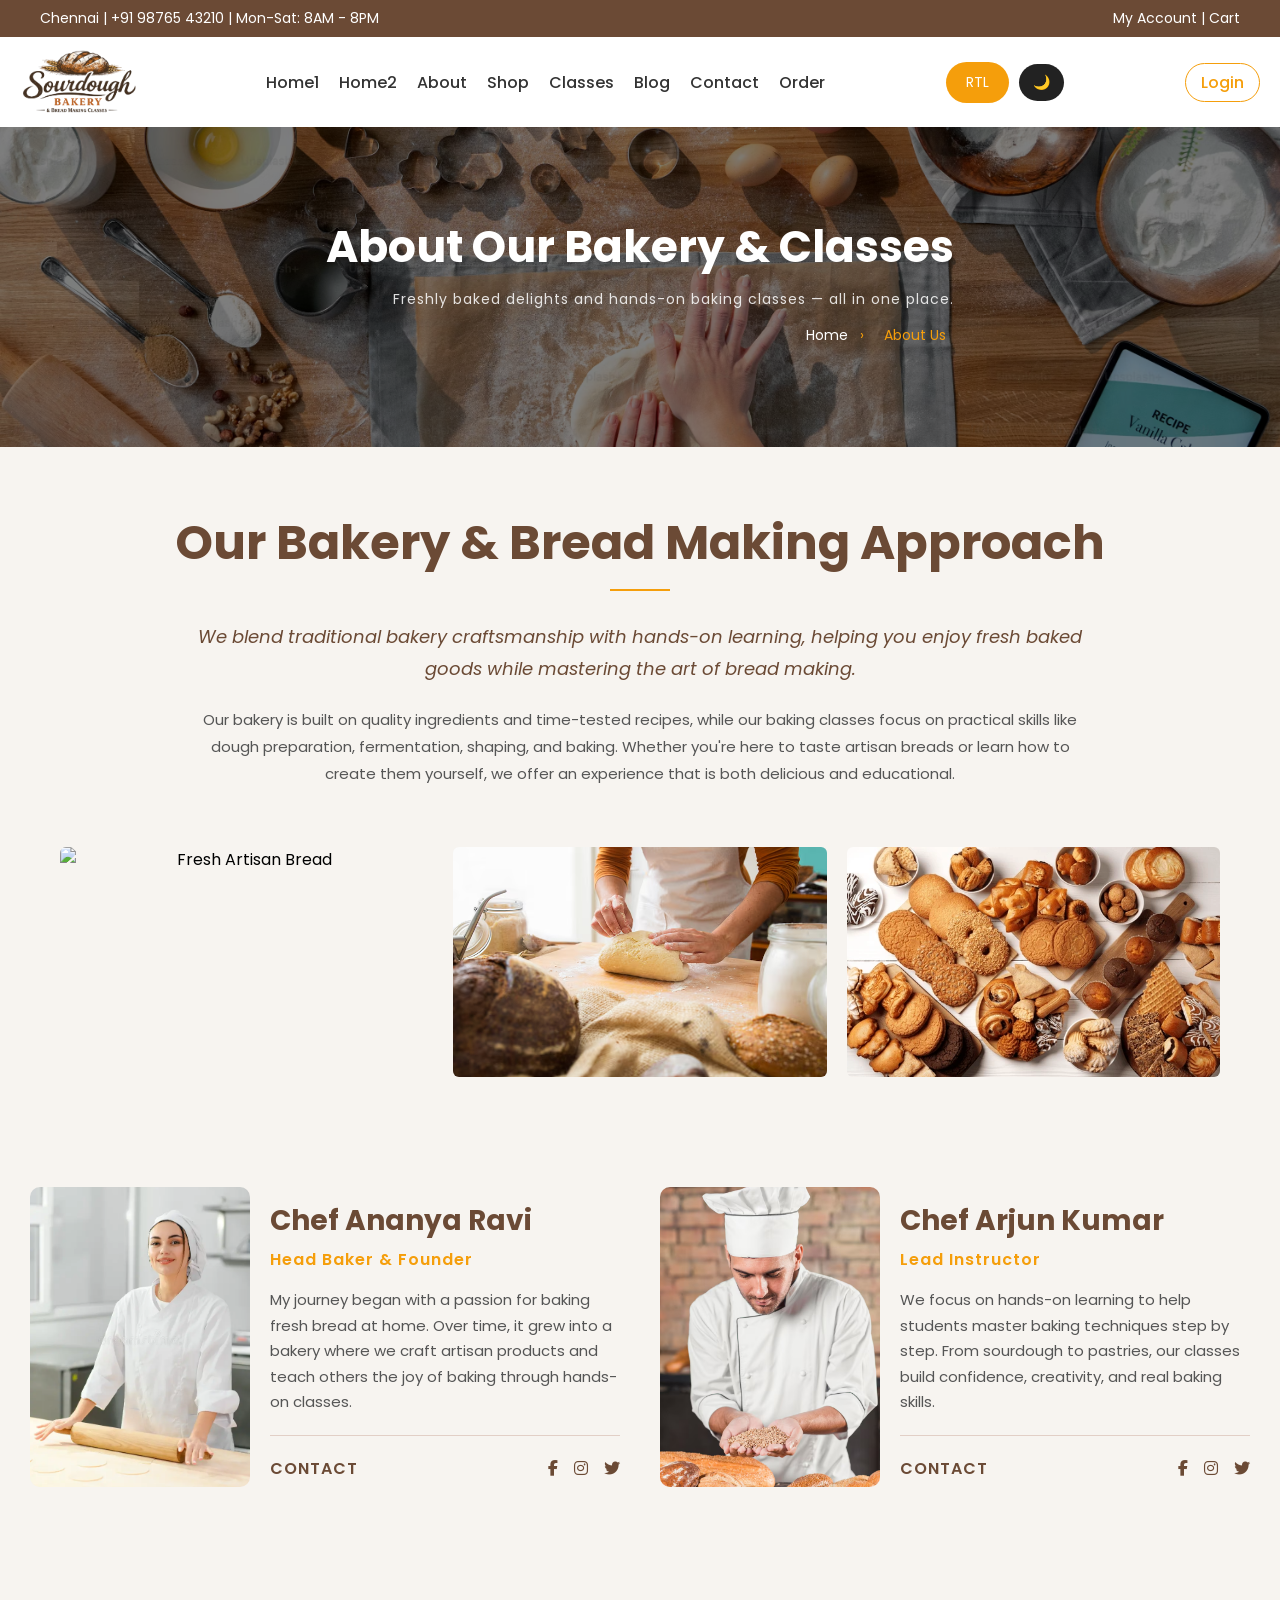
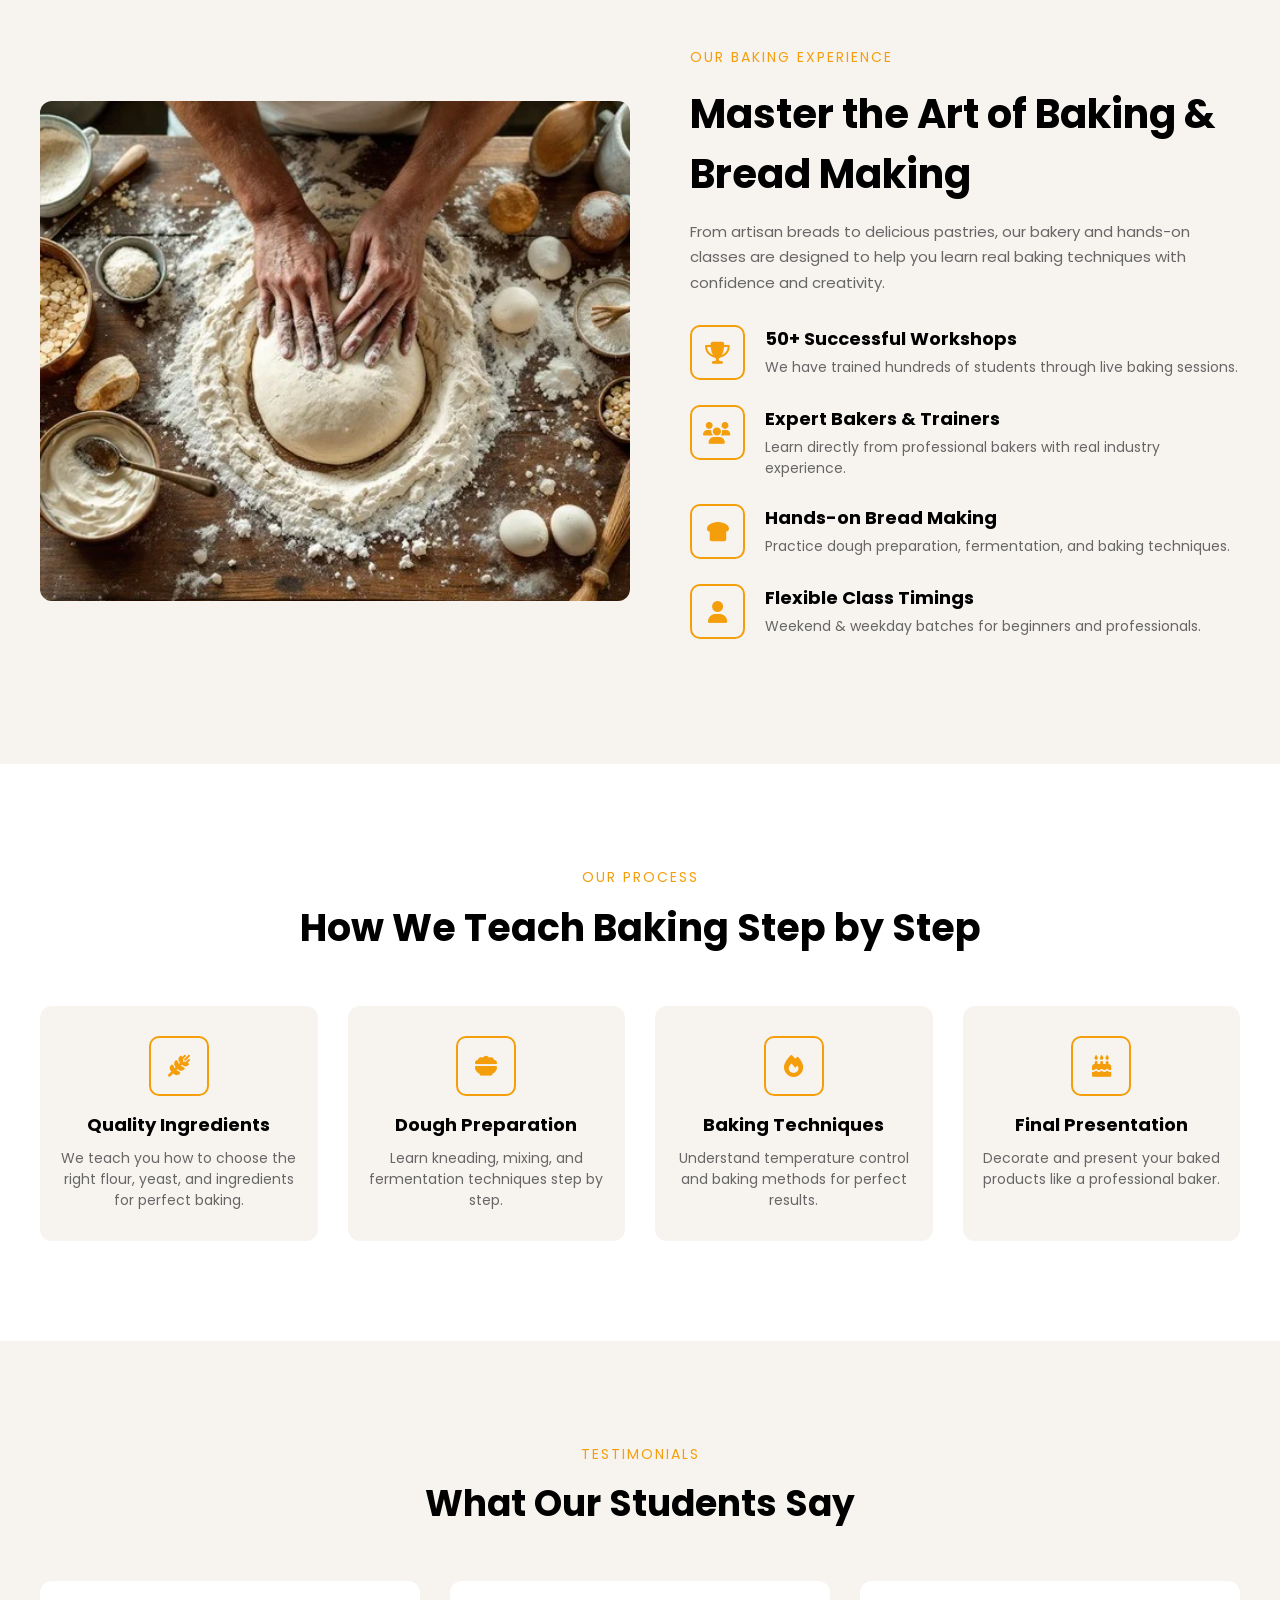
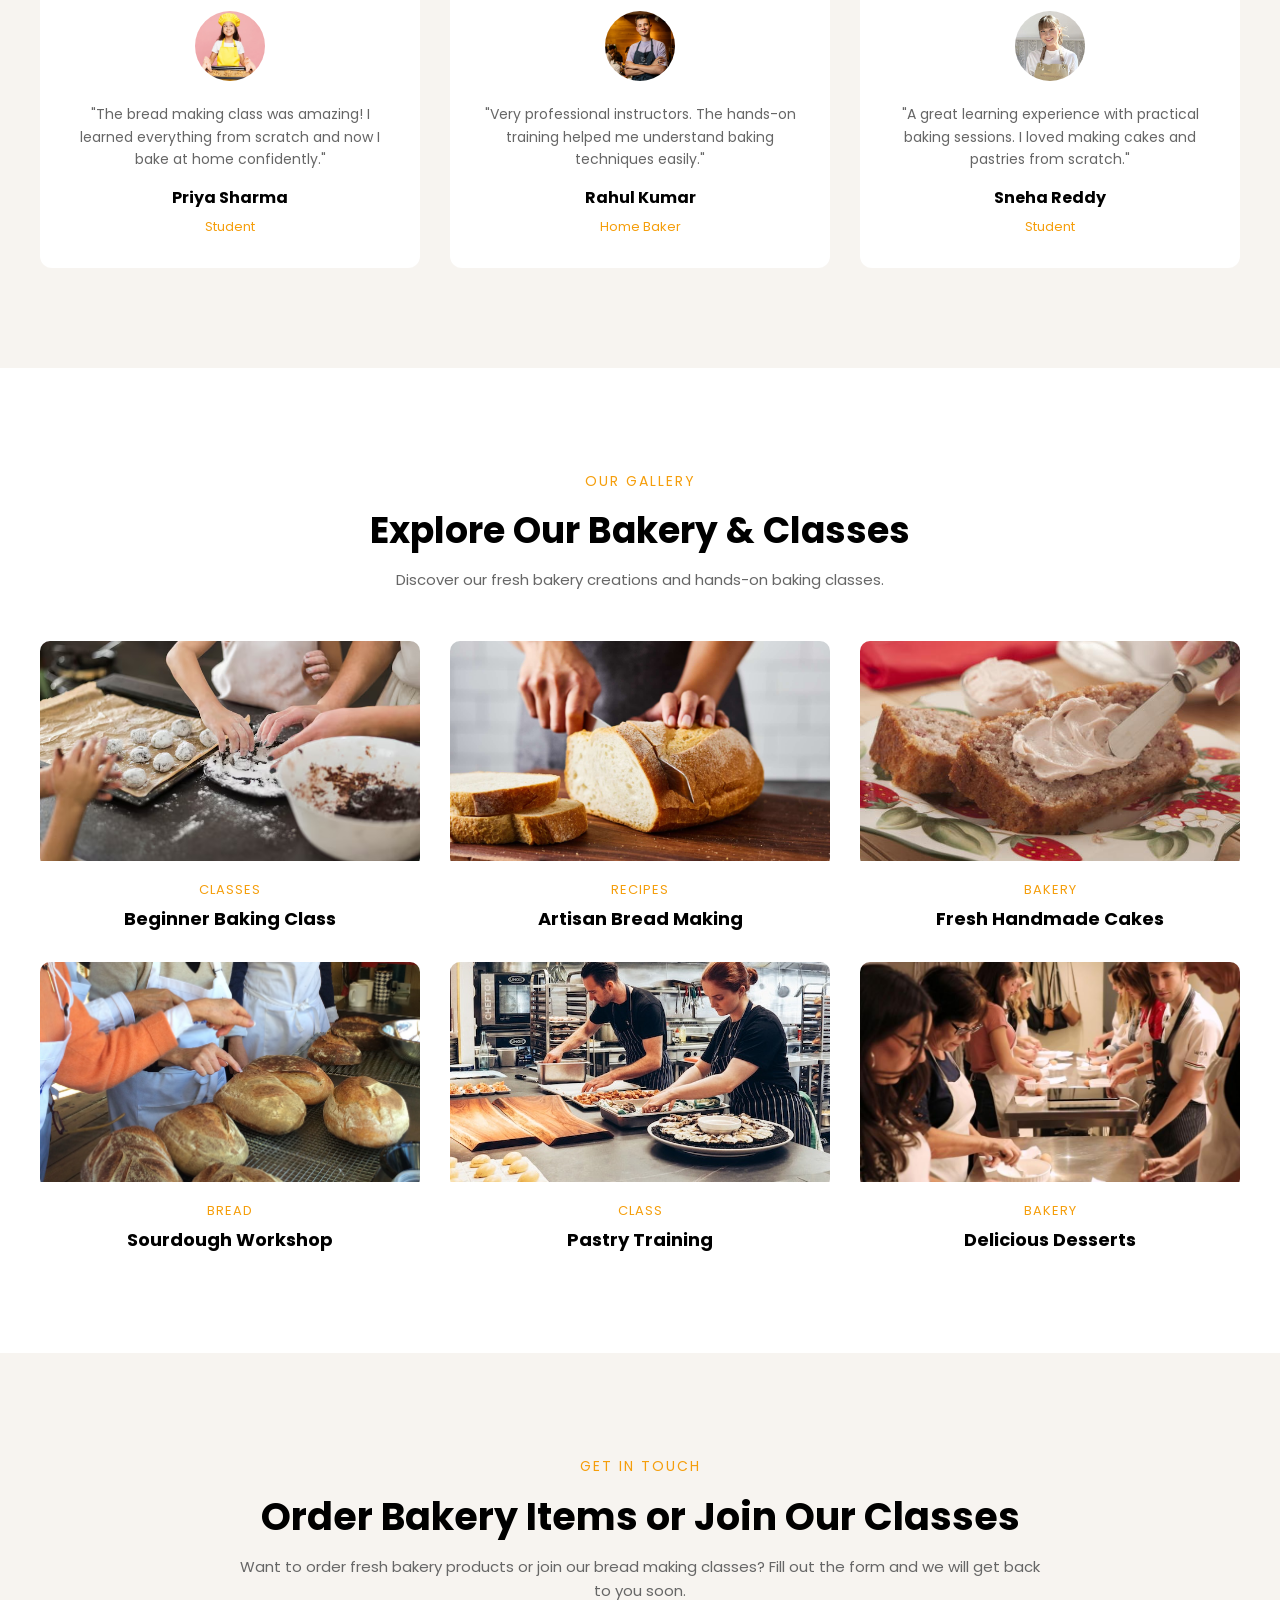
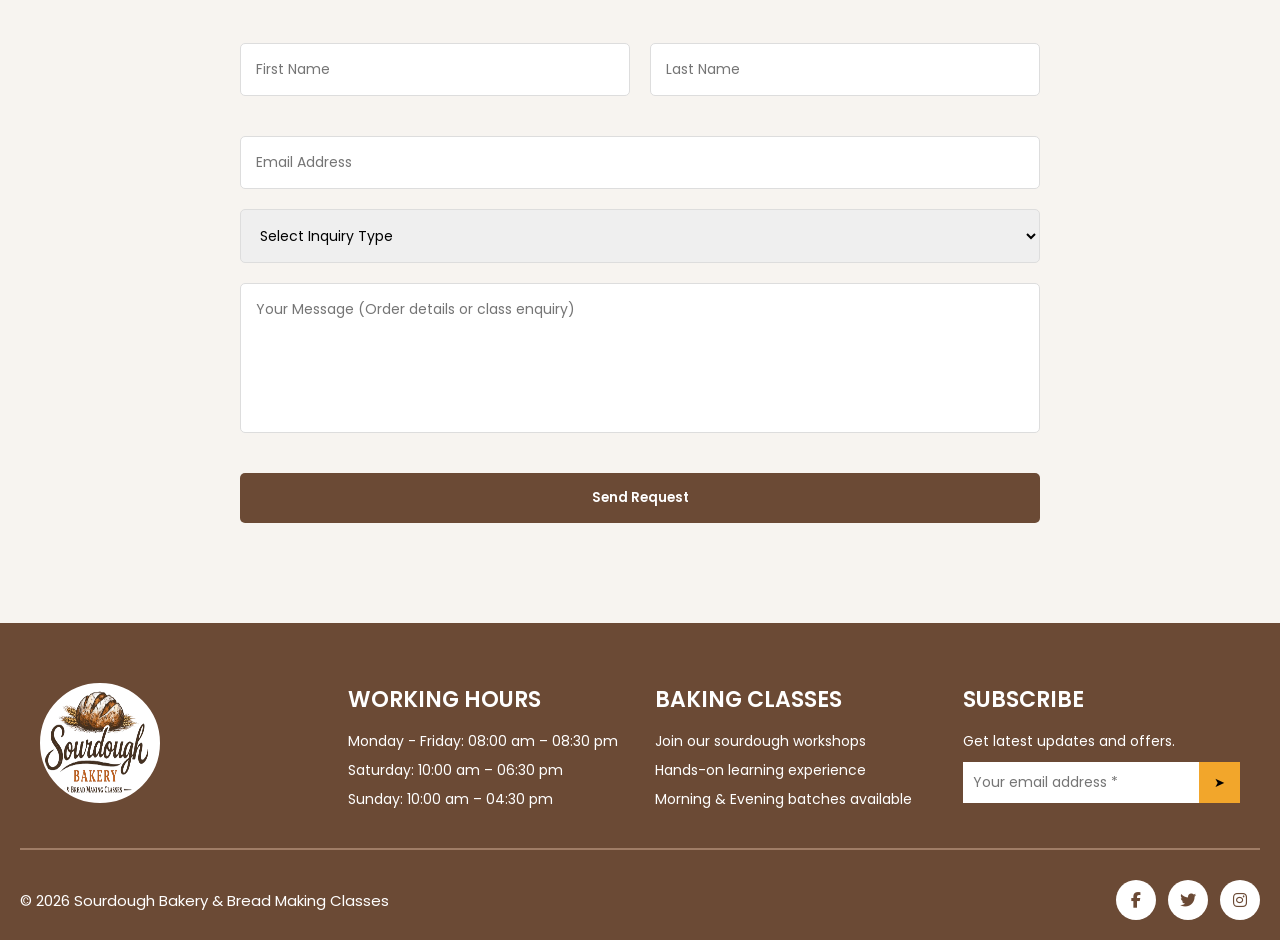
==== commit d9f71e2e: "Add files via upload" ====
--- a/about.html
+++ b/about.html
@@ -13,6 +13,7 @@
 
   <!-- CSS FILE -->
   <link rel="stylesheet" href="css/style.css">
+  <link rel="stylesheet" href="css/animate.css">
 </head>
 
 <body>
@@ -543,54 +544,7 @@
 
 <!-- JS FILE -->
 <script src="js/script.js"></script>
-<script>
-const btn = document.getElementById("rtlToggleBtn");
-
-btn.addEventListener("click", () => {
-  document.body.classList.toggle("rtl");
-
-  if (document.body.classList.contains("rtl")) {
-    btn.innerText = "LTR";
-  } else {
-    btn.innerText = "RTL";
-  }
-});
-</script>
-<script>
-const darkBtn = document.getElementById("darkToggleBtn");
-
-// Load saved mode, default to dark
-if (localStorage.getItem("theme") === "light") {
-  // Stay light
-} else {
-  document.body.classList.add("dark");
-  darkBtn.innerText = "☀️";
-  localStorage.setItem("theme", "dark");
-}
-
-darkBtn.addEventListener("click", () => {
-  document.body.classList.toggle("dark");
-
-  if (document.body.classList.contains("dark")) {
-    localStorage.setItem("theme", "dark");
-    darkBtn.innerText = "☀️";
-  } else {
-    localStorage.setItem("theme", "light");
-    darkBtn.innerText = "🌙";
-  }
-});
-</script>
-<script>
-document.addEventListener("DOMContentLoaded", function() {
-  const links = document.querySelectorAll(".nav-links a");
-  const currentPath = window.location.pathname.split('/').pop();
-  links.forEach(link => {
-    if (link.getAttribute("href") === currentPath) {
-      link.classList.add("active");
-    }
-  });
-});
-</script>
+<script src="js/animate.js"></script>
 <button id="scrollTopBtn">↑</button>
 <script>
 const scrollBtn = document.getElementById("scrollTopBtn");
@@ -611,5 +565,6 @@
 };
 </script>
 
+<script src="js/animate.js"></script>
 </body>
 </html>
--- a/css/style.css
+++ b/css/style.css
@@ -5,13 +5,22 @@
   box-sizing: border-box;
   font-family: 'Poppins', sans-serif;
 }
+
+/* GLOBAL TYPOGRAPHY */
+h1, h2, h3, h4, h5, h6 {
+  font-size: 22px;
+}
+
+p {
+  font-size: 15px;
+}
 /* LIGHT MODE */
 :root {
   --bg: #ffffff;
   --text: #333;
   --card: #f7f4f0;
   --primary: #f59e0b;
-  --secondary: var(--secondary);
+  --secondary: #6b4a35;
 }
 /* DARK MODE */
 body.dark {
@@ -19,14 +28,14 @@
   --text: #f1f1f1;
   --card: #1e1e1e;
   --primary: #f59e0b;
-  --secondary: #d4a373;
+  --secondary: #6b4a35;
 }
 /* TOP BAR */
 .top-bar {
   display: flex !important;
   justify-content: space-between !important;
   align-items: center;
-  background: #5a3e2b;
+  background: #6b4a35;
   color: #ffffff;
   padding: 8px 40px;
   font-size: 14px;
@@ -85,20 +94,19 @@
   display: flex;
   justify-content: space-between;
   align-items: center;
-  padding: 15px 40px;
+  padding: 10px 20px;
   background: #fff;
   position: relative;
 }
 .nav-right {
   display: flex;
   align-items: center;
-  gap: 15px;
+  gap: 10px;
 }
 /* LOGO */
 .logo img {
-  height: 100px;  
+  height: 70px;
   width: auto;
-  margin-left: 20px; 
 }
 
 .logo {
@@ -109,7 +117,7 @@
 .nav-links {
   list-style: none;
   display: flex;
-  gap: 25px;
+  gap: 20px;
 }
 
 .nav-links a {
@@ -233,10 +241,11 @@
 .btn {
   background: #fff;
   color: var(--primary);
-  padding: 5px 22px;
+  padding: 12px 28px;
   border-radius: 25px;
   text-decoration: none;
-  font-weight: 500;
+  font-weight: 600;
+  display: inline-block;
 }
 
 /* SLIDER ARROWS */
@@ -312,7 +321,7 @@
   display: flex;
   justify-content: space-around;
   text-align: center;
-  padding: 60px 40px;
+  padding: 60px 20px;
   background: #f9f4ee;
 }
 
@@ -330,6 +339,7 @@
   color: var(--primary);
   margin-bottom: 10px;
   font-weight: 600;
+  font-size: 20px;
 }
 
 .feature-box p {
@@ -357,7 +367,7 @@
 /*product*/
 /* SECTION */
 .products {
-  padding: 60px 40px;
+  padding: 60px 20px;
   text-align: center;
   background: #f9f4ee;
 }
@@ -371,6 +381,7 @@
 .section-sub {
   margin: 10px 0 40px;
   color: #666;
+  font-size: 19px;
 }
 
 /* GRID */
@@ -378,6 +389,8 @@
   display: grid;
   grid-template-columns: repeat(4, 1fr);
   gap: 30px;
+  max-width: 1200px;
+  margin: 0 auto;
 }
 
 /* CARD */
@@ -446,7 +459,7 @@
 /*why*/
 /* SECTION */
 .why {
-  padding: 60px 40px;
+  padding: 60px 20px;
   background: #f9f4ee;
   text-align: center;
 }
@@ -465,6 +478,8 @@
   justify-content: center;
   flex-wrap: wrap;
   grid-template-columns: repeat(4, 1fr);
+  max-width: 1200px;
+  margin: 0 auto;
 }
 
 /* BOX */
@@ -492,7 +507,7 @@
 /* TITLE */
 .why-box h3 {
   margin-bottom: 10px;
-  color: #5a3e2b;
+  color: #6b4a35;
   font-weight: 600;
 }
 
@@ -529,8 +544,8 @@
   background: url('../images/pattern.jpg') repeat;
 }
 .stats {
-  background: #dba35b;
-  padding: 60px 40px;
+  background: #6b4a35;
+  padding: 60px 20px;
   text-align: center;
 }
 
@@ -539,6 +554,8 @@
   display: flex;
   justify-content: space-around;
   flex-wrap: wrap;
+  max-width: 1200px;
+  margin: 0 auto;
 }
 
 /* BOX */
@@ -555,7 +572,7 @@
 
 /* TEXT */
 .stat-box p {
-  font-size: 17px;
+  font-size: 17x;
   margin-top: 10px;
 }
 
@@ -571,7 +588,7 @@
 /*blog*/
 /* BLOG SECTION */
 .blog {
-  padding: 60px 40px;
+  padding: 60px 20px;
   text-align: center;
   background: #fff;
 }
@@ -589,12 +606,11 @@
 
 /* GRID */
 .blog-container {
-  display: flex;
-  gap: 30px;
-  justify-content: center;
-  flex-wrap: wrap;
   display: grid;
   grid-template-columns: repeat(3, 1fr);
+  gap: 30px;
+  max-width: 1200px;
+  margin: 0 auto;
 }
 
 
@@ -619,7 +635,7 @@
 
 /* TEXT */
 .blog-card p {
-  font-size: 14px;
+  font-size: 17px;
   color: #666;
   margin-bottom: 10px;
 }
@@ -644,7 +660,7 @@
 }
 
 .service-container {
-  max-width: 100%;
+  max-width: 1200px;
   margin: auto;
   display: grid;
   grid-template-columns: 1fr 1fr;
@@ -660,7 +676,7 @@
 
 .service-card h3 {
   font-size: 26px;
-  color: #5a2e2e;
+  color: #6b4a35;
   margin-bottom: 15px;
 }
 
@@ -668,6 +684,7 @@
   color: #666;
   line-height: 1.7;
   margin-bottom: 25px;
+  font-size: 17px;
 }
 
 /* BUTTON */
@@ -709,7 +726,7 @@
 }
 
 .faq-container {
-  max-width: 100%;
+  max-width: 1200px;
   margin: auto;
 }
 
@@ -739,7 +756,7 @@
 /* QUESTION */
 .faq-question {
   font-weight: 600;
-  color: #5a3e2b;
+  color: #6b4a35;
   display: flex;
   justify-content: space-between;
   align-items: center;
@@ -764,7 +781,7 @@
   transition: 0.3s ease;
   color: #666;
   margin-top: 10px;
-  font-size: 17px
+  font-size: 17px;
 }
 
 /* OPEN */
@@ -832,7 +849,7 @@
 }
 
 .order-btn:hover {
-  background: #a65f1f;
+  background: #6b4a35;
 }
 
 /* CLASS BUTTON */
@@ -843,7 +860,7 @@
 
 .class-btn:hover {
   background: white;
-  color: #5a3e2b;
+  color: #6b4a35;
 }
 
 /* MOBILE */
@@ -858,7 +875,7 @@
 .footer {
   background: #6b4a35;
   color: #fff;
-  padding: 60px 40px 20px;
+  padding: 60px 20px 20px;
   font-family: 'Poppins', sans-serif;
 }
 
@@ -867,6 +884,8 @@
   justify-content: space-between;
   flex-wrap: wrap;
   gap: 30px;
+  max-width: 1200px;
+  margin: 0 auto;
 }
 
 .footer-box {
@@ -883,7 +902,7 @@
   display: flex;
   justify-content: center;
   align-items: center;
-  margin: auto;
+  margin: 0;
 }
 
 /* IMAGE */
@@ -923,7 +942,7 @@
 .subscribe button {
   background: #f2a62b;
   border: none;
-  color: white;
+  color: black;
   padding: 10px 15px;
   cursor: pointer;
 }
@@ -1039,7 +1058,7 @@
 /* Button */
 .btn-primary {
   padding: 12px 25px;
-  background: #c49a6c;
+  background: #f59e0b;
   color: white;
   border-radius: 30px;
   text-decoration: none;
@@ -1078,7 +1097,7 @@
   justify-content: center;
   align-items: center;
   gap: 40px;
-  max-width: 100%;
+  max-width: 1200px;
   margin: auto;
 }
 
@@ -1259,9 +1278,8 @@
 .classes-section {
   padding: 100px 20px;
 
-  /* 🔥 correct warm overlay */
   background:
-    linear-gradient(rgba(201, 123, 42, 0.75), rgba(201, 123, 42, 0.75)),
+    linear-gradient(rgba(107, 74, 53, 0.85), rgba(107, 74, 53, 0.85)),
     url("../images/bg-class.jpg") center/cover;
 
   color: white;
@@ -1403,7 +1421,7 @@
 
 /* CONTAINER */
 .choose-container {
-  max-width: 100%;
+  max-width: 1200px;
   margin: auto;
   display: flex;
   align-items: center;
@@ -1780,8 +1798,7 @@
 /* OVERLAY (NOT GREEN) */
 .promo-overlay {
   background: linear-gradient(
-   
-    rgba(201, 123, 42, 0.75)
+    rgba(107, 74, 53, 0.85)
   );
   padding: 80px 20px;
 }
@@ -1913,27 +1930,27 @@
 }
 
 .approach-container {
-  max-width: 100%;
+  max-width: 1200px;
   margin: auto;
   padding: 0 20px;
 }
 
 .approach-title {
   font-size: 48px;
-  color: #5a2e2e;
+  color: #6b4a35;
   margin-bottom: 10px;
 }
 
 .approach-line {
   width: 60px;
   height: 2px;
-  background: #c08457;
+  background: #f59e0b;
   margin: 10px auto 30px;
 }
 
 .approach-highlight {
   font-style: italic;
-  color: #5a2e2e;
+  color: #6b4a35;
   font-size: 18px;
   line-height: 1.8;
   max-width: 900px;
@@ -2417,7 +2434,7 @@
 .gallery-overlay {
   position: absolute;
   inset: 0;
-  background: rgba(139, 63, 31, 0.6);
+  background: rgba(107, 74, 53, 0.6);
   display: flex;
   justify-content: center;
   align-items: center;
@@ -2553,7 +2570,7 @@
   position: relative;
   display: flex;
   align-items: center;
-  justify-content: flex-end;
+  justify-content: center;
   padding: 0 80px;
 }
 
@@ -2570,7 +2587,7 @@
   position: relative;
   color: white;
   max-width: 500px;
-  text-align: left;
+  text-align: center;
 }
 
 /* TITLE */
@@ -2664,9 +2681,9 @@
 
 .filter-buttons button:hover,
 .filter-buttons .active {
-  background: #8b3f1f;
+  background: #6b4a35;
   color: #fff;
-  border-color: #8b3f1f;
+  border-color: #6b4a35;
 }
 
 /* SORT */
@@ -2707,7 +2724,7 @@
 .submit-btn {
   width: 100%;
   padding: 12px;
-  background: #c27a2c;
+  background: #f59e0b;
   color: white;
   border: none;
 }
@@ -2796,7 +2813,7 @@
 
 /* BUTTON */
 .shopproduct-card .shop-btn {
-  background: var(--secondary);
+  background: #6b4a35;
   color: #fff;
   padding: 10px 20px;
   border: none;
@@ -3026,7 +3043,7 @@
 
 /* BUTTON */
 .top-btn {
-  background: var(--secondary);
+  background: #6b4a35;
   color: white;
   padding: 10px 18px;
   border: none;
@@ -3336,7 +3353,7 @@
   position: relative;
   display: flex;
   align-items: center;
-  justify-content: flex-end;
+  justify-content: center;
   padding: 0 80px;
 }
 
@@ -3354,6 +3371,7 @@
   position: relative;
   color: #fff;
   max-width: 500px;
+  text-align: center;
 }
 
 /* TITLE */
@@ -3432,9 +3450,9 @@
 }
 
 .class-filter button.active {
-  background: #8b3f1f;
+  background: #6b4a35;
   color: #fff;
-  border-color: #8b3f1f;
+  border-color: #6b4a35;
 }
 
 .class-filter button:hover {
@@ -3817,7 +3835,7 @@
 /* MAIN TITLE */
 .chef-header h2 {
   font-size: 40px;
-  color: #222;
+  color: #6b4a35;
   margin: 10px 0;
 }
 
@@ -4052,7 +4070,7 @@
 
 /* HIGHLIGHT */
 .pricing-card.highlight {
-  background: #6b4a35;
+  background: #f59e0b;
   color: black;
 }
 
@@ -4345,13 +4363,17 @@
 
 .pagination span {
   margin: 5px;
-  padding: 10px;
+  width: 38px;
+  height: 38px;
+  display: inline-flex;
+  align-items: center;
+  justify-content: center;
   background: #eee;
   border-radius: 50%;
 }
 
 .pagination .active {
-  background: #5a2e2e;
+  background: #6b4a35;
   color: #fff;
 }
 
@@ -4530,7 +4552,7 @@
 
 /* TITLE */
 .contact-box h3 {
-  color: #5a2e2e;
+  color: #6b4a35;
   margin-bottom: 10px;
 }
 
@@ -4544,7 +4566,7 @@
 /* EMAIL */
 .contact-box a {
   display: block;
-  color: #5a2e2e;
+  color: #6b4a35;
   font-weight: 600;
   text-decoration: underline;
   margin-bottom: 8px;
@@ -4583,7 +4605,7 @@
 /* TITLE */
 .form-title {
   font-size: 40px;
-  color: #5a2e2e;
+  color: #6b4a35;
   margin: 10px 0;
 }
 
@@ -4654,7 +4676,7 @@
 /* BUTTONS */
 .button {
   padding: 15px;
-  background: #b68a62;
+  background: #6b4a35;
   color: #fff;
   border: none;
   cursor: pointer;
@@ -4669,7 +4691,7 @@
 .btn-prev {
   width: 100%;
   padding: 18px;
-  background: #b68a62;
+  background: #6b4a35;
   color: white;
   border: none;
   font-size: 16px;
@@ -4687,7 +4709,7 @@
 .btn-next {
   width: 100%;
   padding: 18px;
-  background: #b68a62;
+  background: #6b4a35;
   color: white;
   border: none;
   font-size: 16px;
@@ -4699,12 +4721,12 @@
 
 /* HOVER */
 .btn-next:hover {
-  background: #9f7650;
+  background: #f59e0b;
 }
 .btn-send{
   width: 100%;
   padding: 18px;
-  background: #b68a62;
+  background: #6b4a35;
   color: white;
   border: none;
   font-size: 16px;
@@ -4762,11 +4784,11 @@
 
 /* COLORS */
 .blue {
-  background: #a17852;
+  background: #6b4a35;
 }
 
 .light {
-  background: #c7bdb8;
+  background: #f59e0b;
 }
 
 /* RIGHT */
@@ -4788,7 +4810,7 @@
 
 .info-right button {
   padding: 12px 25px;
-  background: #b68a62;
+  background: #6b4a35;
   color: #fff;
   border: none;
   cursor: pointer;
@@ -4859,7 +4881,7 @@
   display: flex;
   align-items: center;
   justify-content: center;
-  margin-bottom: 15px;
+  margin: 0 auto 15px;
 }
 
 .login-logo img {
@@ -4875,10 +4897,44 @@
   display: flex;
 }
 
+/* REMEMBER & FORGOT */
+.login-options {
+  display: flex;
+  justify-content: space-between;
+  align-items: center;
+  margin-bottom: 15px;
+  font-size: 13px;
+}
+
+.login-options label {
+  display: flex;
+  align-items: center;
+  gap: 6px;
+  color: #555;
+  cursor: pointer;
+}
+
+.login-options input[type="checkbox"] {
+  width: auto;
+  margin: 0;
+  padding: 0;
+  accent-color: var(--primary);
+}
+
+.forgot-link {
+  color: var(--primary);
+  text-decoration: none;
+  font-weight: 500;
+}
+
+.forgot-link:hover {
+  text-decoration: underline;
+}
+
 /* TITLE */
 .login-form h2 {
   margin-bottom: 10px;
-  color: #5a2e2e;
+  color: #6b4a35;
 }
 
 .login-form p {
@@ -5044,14 +5100,14 @@
 }
 
 .reg-form input:focus {
-  border-color: #c27a2c;
+  border-color: #f59e0b;
 }
 
 /* BUTTON */
 .reg-btn {
   width: 100%;
   padding: 12px;
-  background: #8b5e3c;
+  background: #6b4a35;
   color: #fff;
   border: none;
   border-radius: 6px;
@@ -5061,7 +5117,7 @@
 }
 
 .reg-btn:hover {
-  background: #6f472d;
+  background: #f59e0b;
 }
 
 /* SOCIAL */
@@ -5089,7 +5145,7 @@
 }
 
 .reg-social i:hover {
-  background: #c27a2c;
+  background: #f59e0b;
   color: #fff;
 }
 
@@ -5099,7 +5155,7 @@
 }
 
 .reg-login-text a {
-  color: #c27a2c;
+  color: #f59e0b;
   text-decoration: none;
   font-weight: 600;
 }
@@ -5189,6 +5245,7 @@
 body.dark h2,
 body.dark h3,
 body.dark .course-highlight-list li,
+body.dark .highlight-list li,
 body.dark h4 {
   color: #ffffff;
 }
@@ -5524,6 +5581,64 @@
   filter: brightness(0) invert(1);
 }
 
+body.dark .blog-wrapper {
+  background: #121212;
+}
+
+body.dark .reg-wrapper {
+  background: #121212;
+}
+
+body.dark .reg-card {
+  background: #1e1e1e;
+  color: #f1f1f1;
+}
+
+body.dark .reg-title,
+body.dark .reg-subtitle {
+  color: #f1f1f1;
+}
+
+body.dark .reg-form input {
+  background: #2a2a2a;
+  color: #f1f1f1;
+  border: 1px solid #444;
+}
+
+body.dark .login-container {
+  background: #1e1e1e;
+}
+
+body.dark .login-form h2 {
+  color: #f1f1f1;
+}
+
+body.dark .login-form p {
+  color: #ccc;
+}
+
+body.dark .login-form input {
+  background: #2a2a2a;
+  color: #f1f1f1;
+  border: 1px solid #444;
+}
+
+body.dark .social-icons i {
+  background: #2a2a2a;
+  color: #f1f1f1;
+}
+
+body.dark .info-right h2,
+body.dark .info-right li {
+  color: #f1f1f1;
+}
+
+body.dark .class-filter button {
+  background: #222;
+  color: #f1f1f1;
+  border: 2px solid #444;
+}
+
 /* TOP BAR DARK MODE */
 body.dark .top-bar {
   background: #1a1a1a;
@@ -5599,7 +5714,7 @@
 }
 
 .order-product-info h3 {
-  color: #5a3e2b;
+  color: #6b4a35;
   margin-bottom: 8px;
   font-size: 18px;
 }
@@ -5650,7 +5765,7 @@
 }
 
 .qty-btn:hover {
-  background: #d97706;
+  background: #6b4a35;
 }
 
 .qty-input {
@@ -5681,7 +5796,7 @@
 }
 
 .add-to-cart-btn:hover {
-  background: #d97706;
+  background: #6b4a35;
 }
 
 /* CART SECTION */
@@ -5701,7 +5816,7 @@
 .cart-title {
   font-size: 22px;
   font-weight: 700;
-  color: #5a3e2b;
+  color: #6b4a35;
   margin-bottom: 20px;
 }
 
@@ -5811,7 +5926,7 @@
 .order-form-title {
   font-size: 26px;
   font-weight: 700;
-  color: #5a3e2b;
+  color: #6b4a35;
   margin-bottom: 25px;
 }
 
@@ -5883,7 +5998,7 @@
 }
 
 .checkout-btn:hover {
-  background: #d97706;
+  background: #6b4a35;
 }
 
 .checkout-btn:disabled {
@@ -5925,3 +6040,23 @@
     grid-template-columns: 1fr;
   }
 }
+/*scroll button*/
+#scrollTopBtn {
+  position: fixed;
+  bottom: 30px;
+  right: 30px;
+  display: none;
+  background: #6b4a35;
+  color: #fff;
+  border: none;
+  width: 48px;
+  height: 48px;
+  border-radius: 50%;
+  font-size: 18px;
+  cursor: pointer;
+  transition: 0.3s;
+}
+
+#scrollTopBtn:hover {
+  background: #f59e0b;
+}
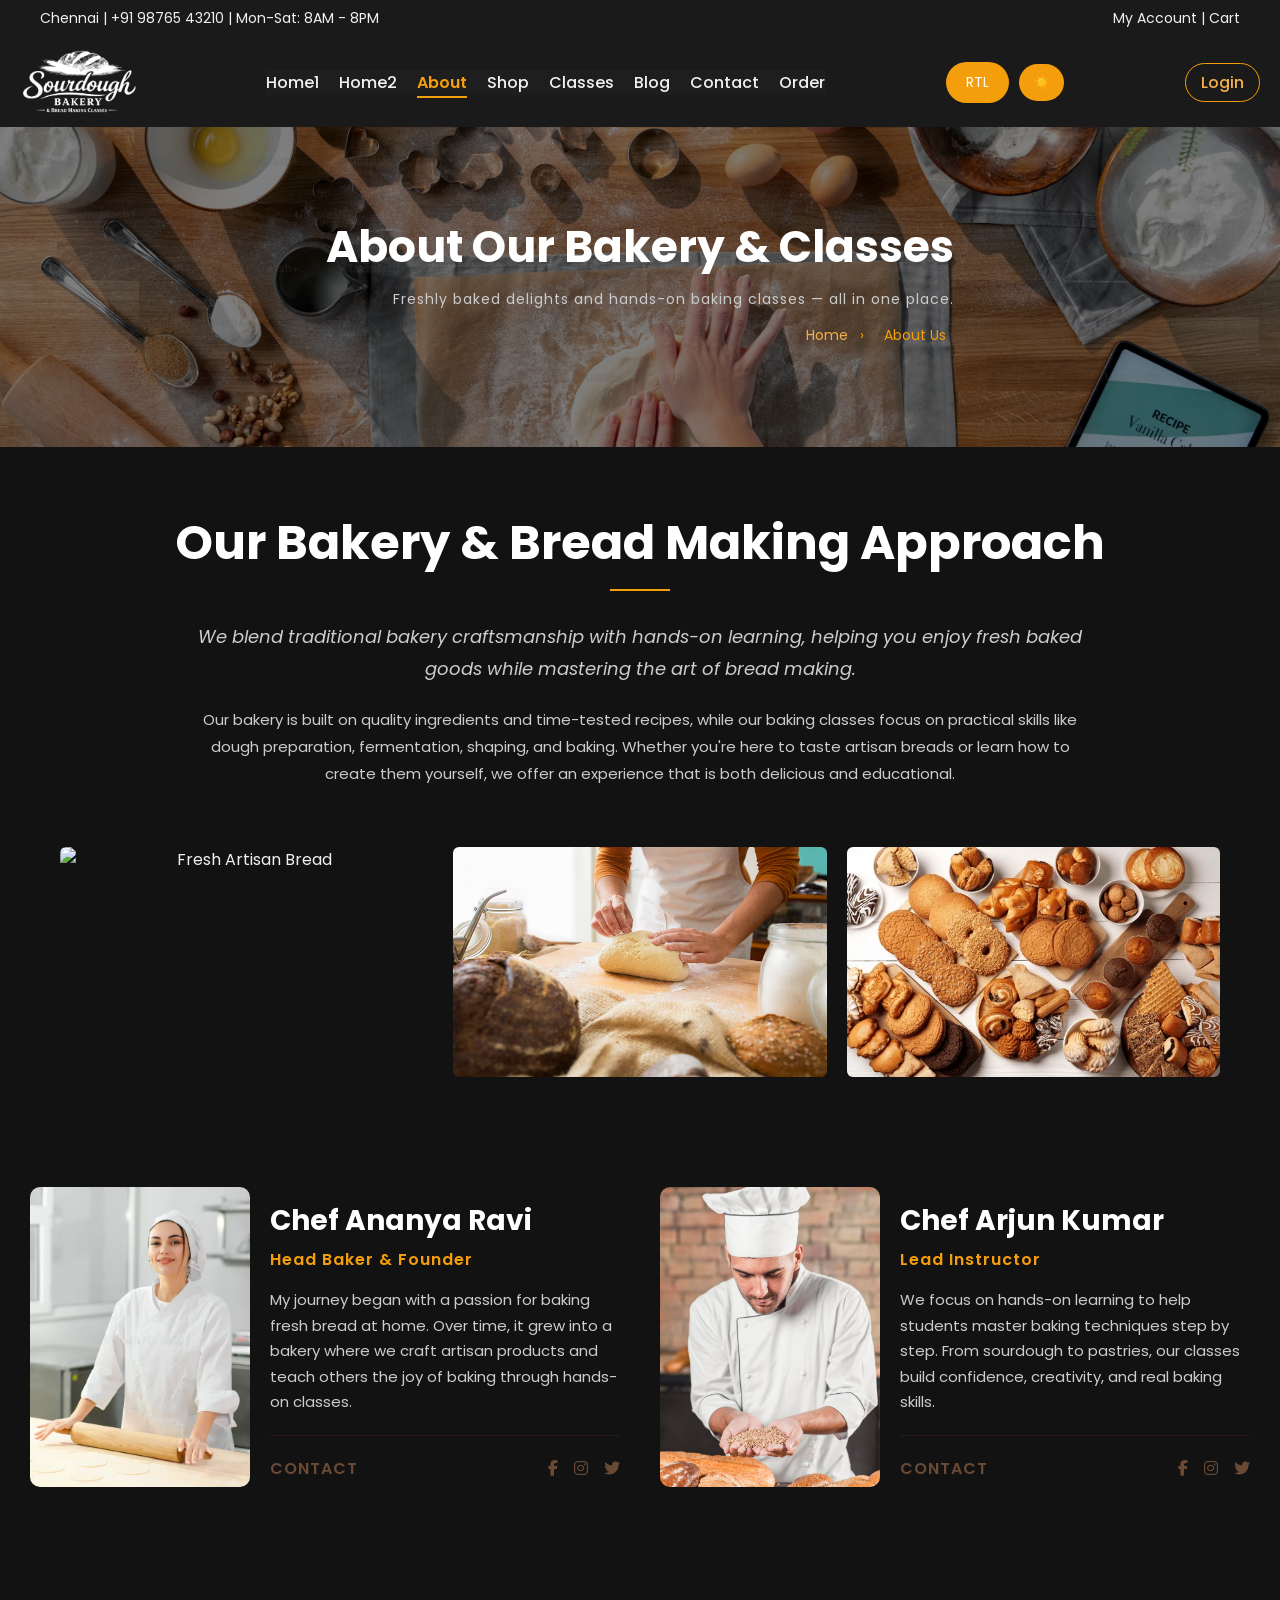
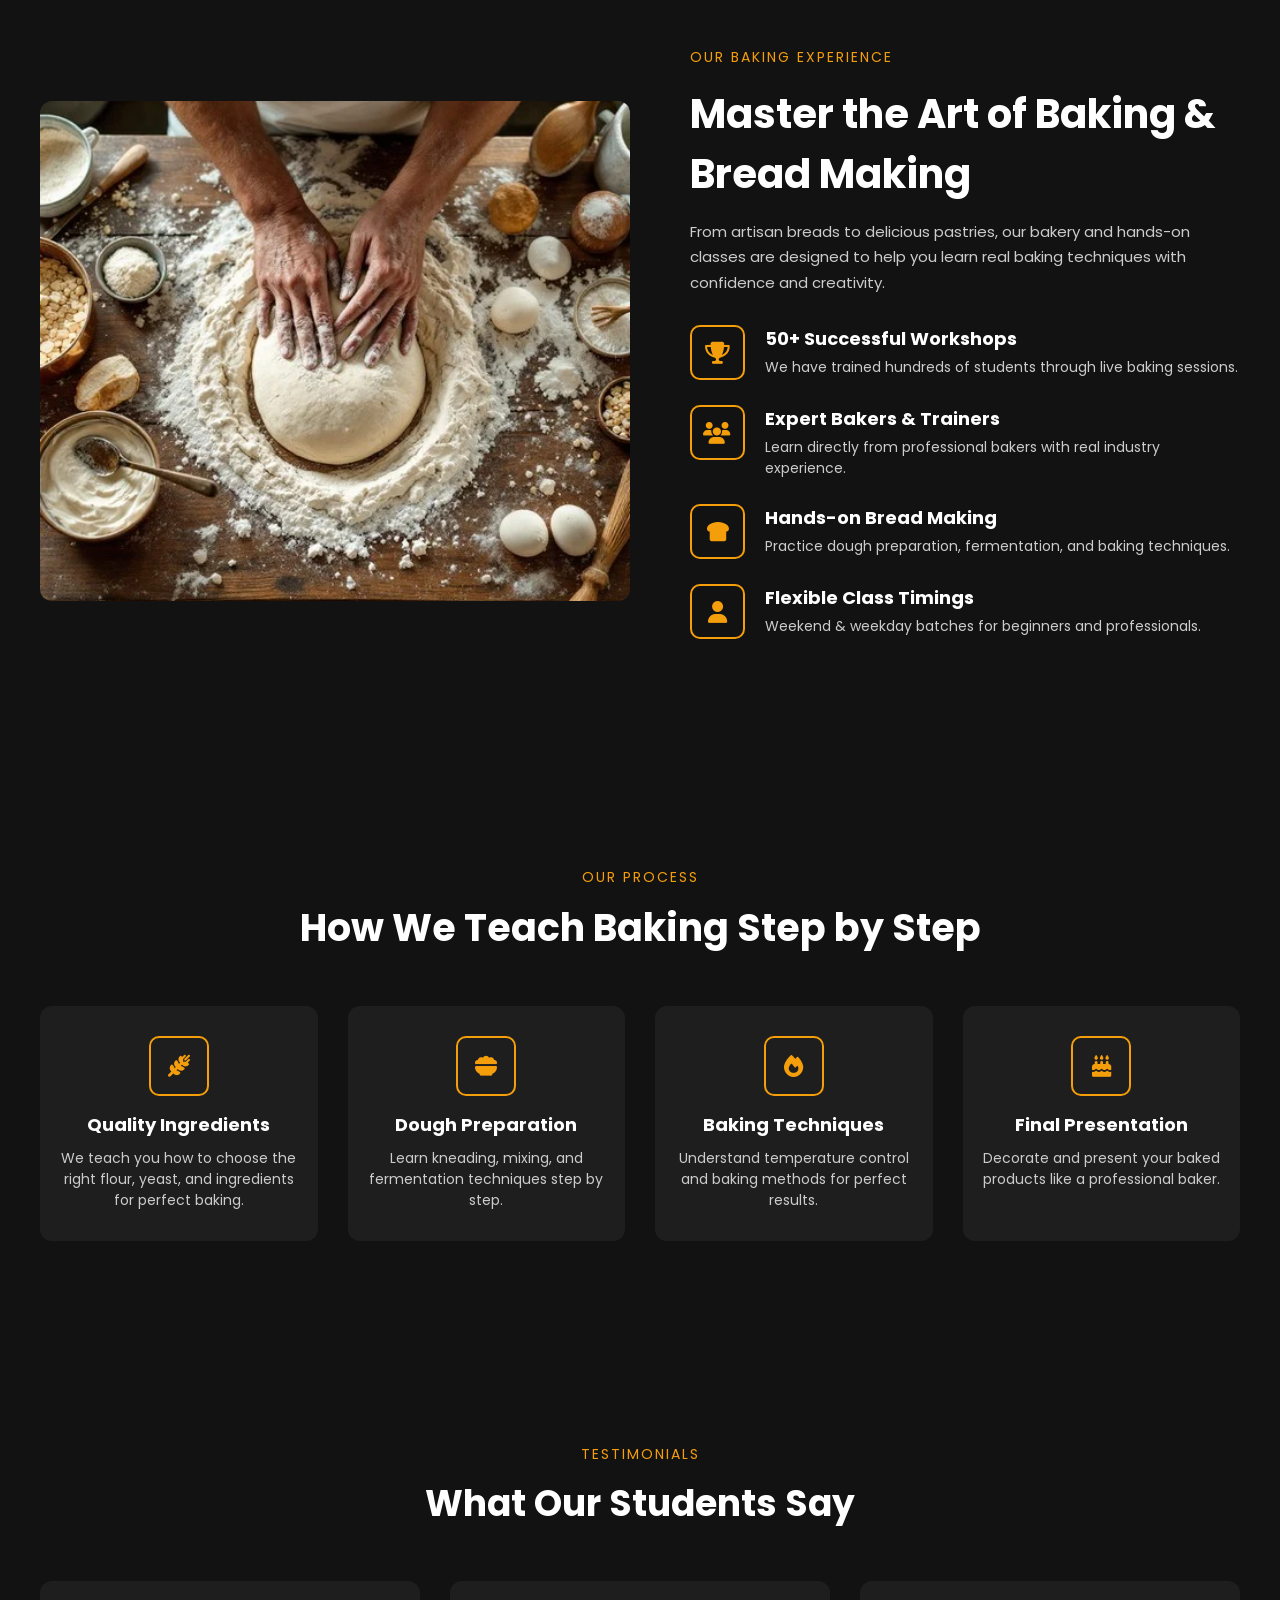
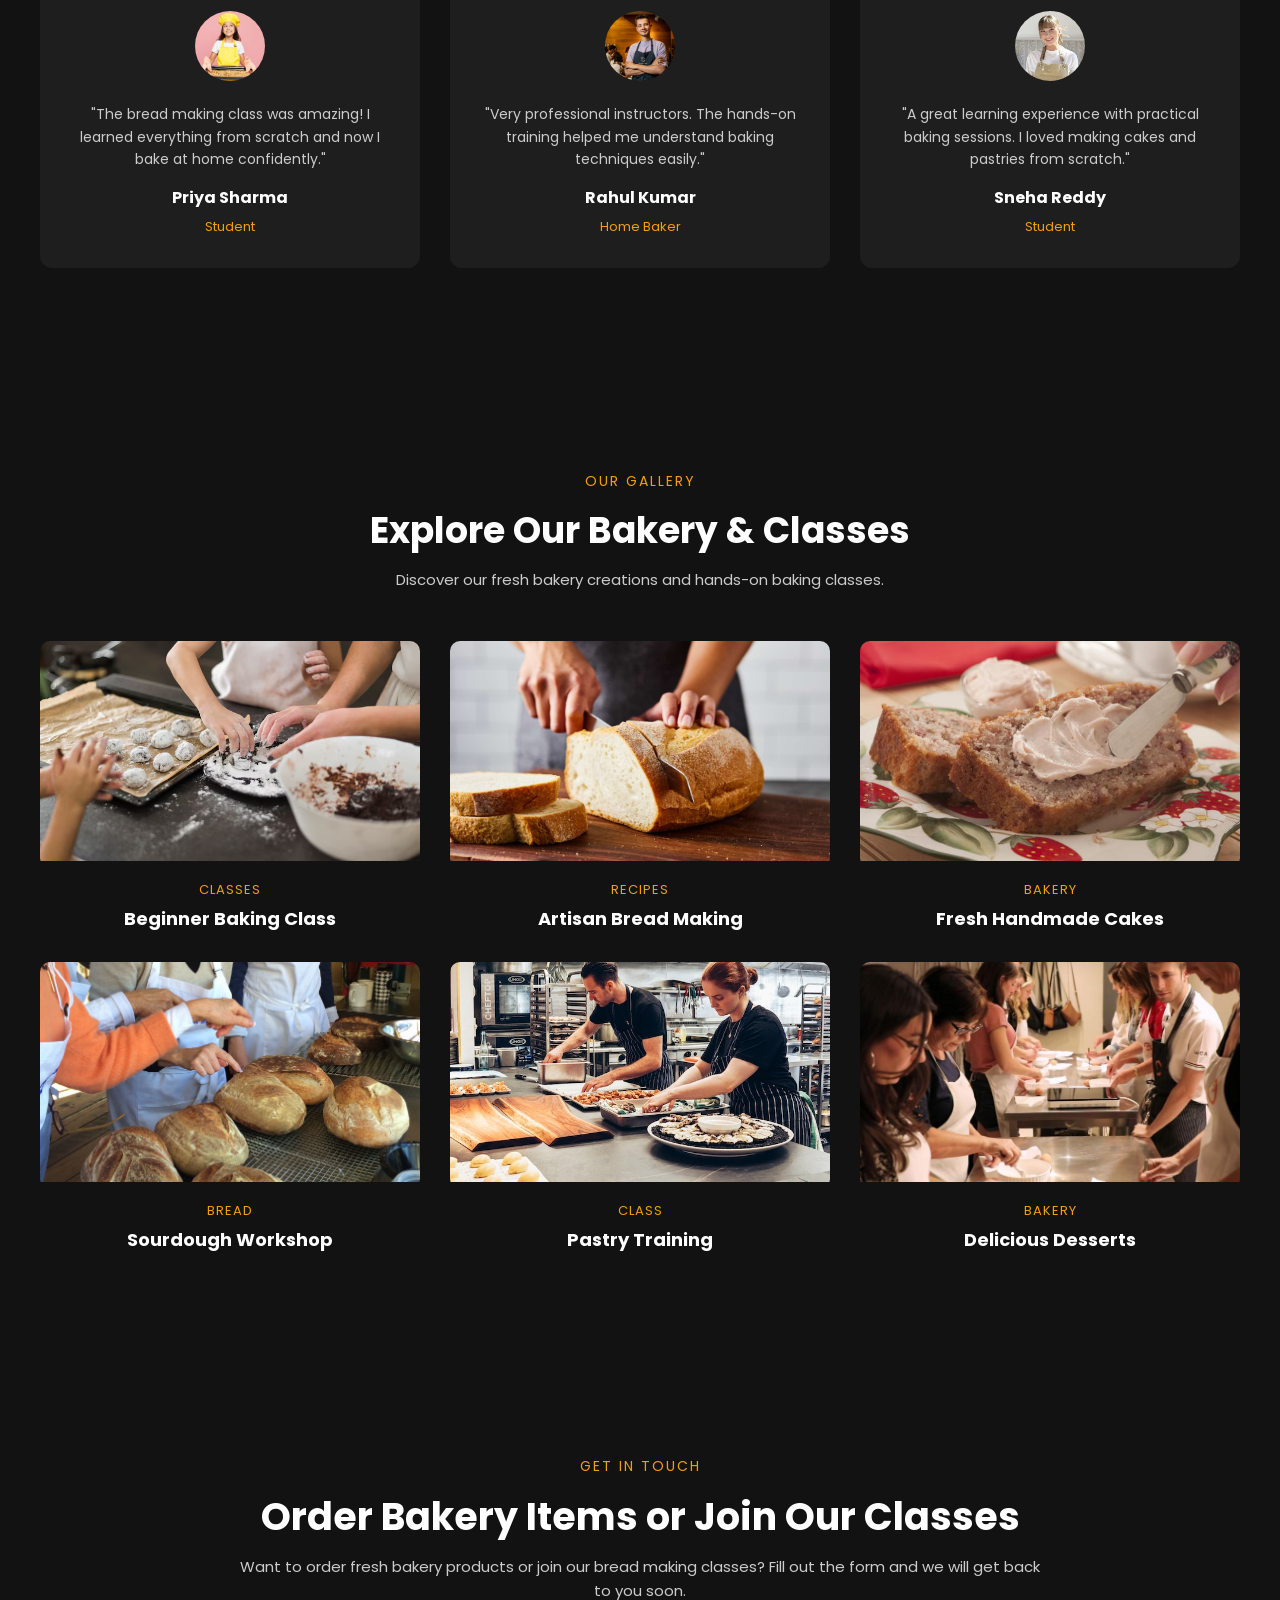
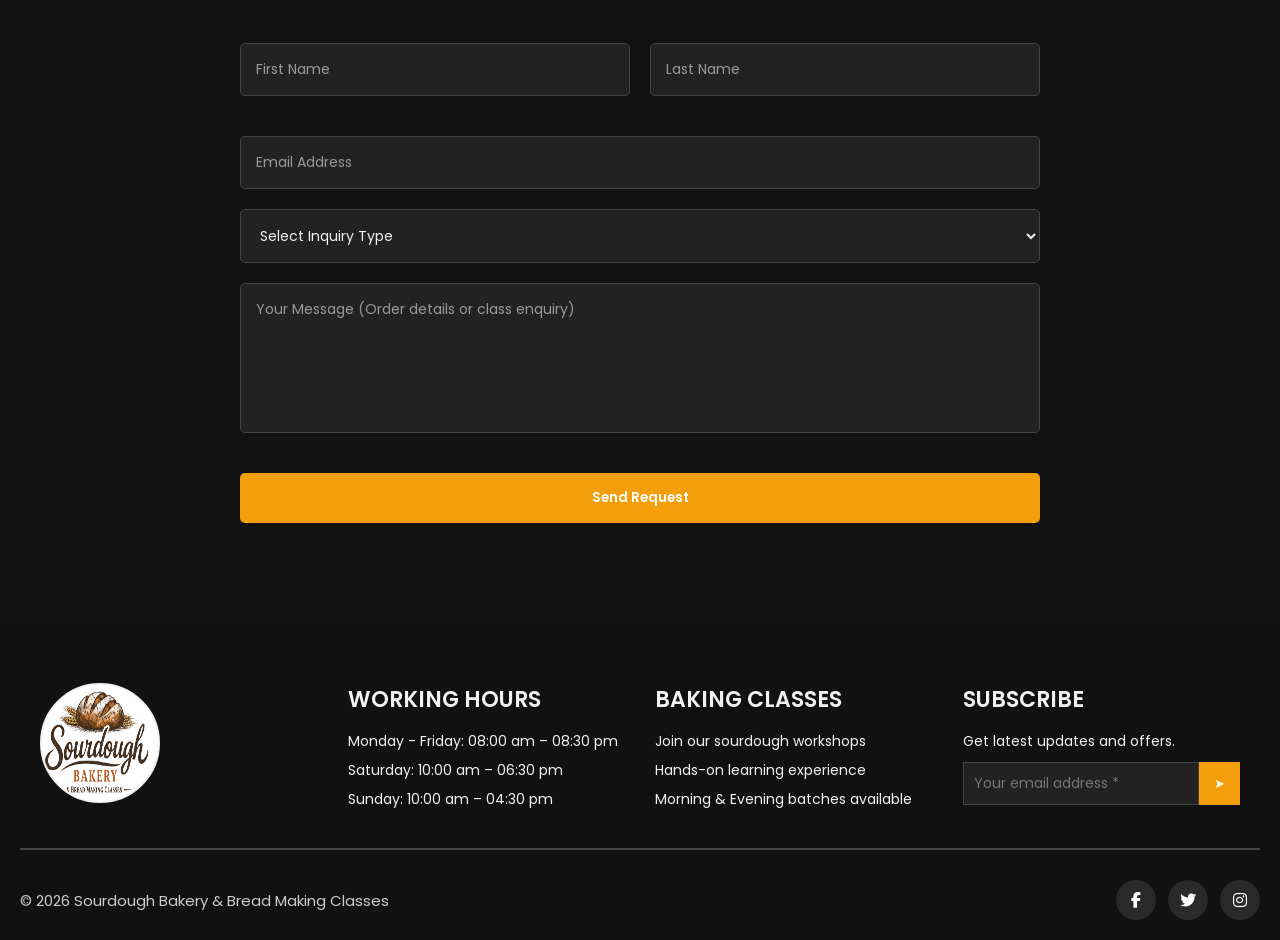
==== commit a1e03ff1: "Add files via upload" ====
--- a/about.html
+++ b/about.html
@@ -43,7 +43,7 @@
   <ul class="nav-links">
     <li><a href="index.html">Home1</a></li>
     <li><a href="home2.html">Home2</a></li>
-    <li><a href="about.html">About</a></li>
+    <li><a href="about.html" class="active">About</a></li>
     <li><a href="shop.html">Shop</a></li>
     <li><a href="classes.html">Classes</a></li>
     <li><a href="blog.html">Blog</a></li>
@@ -545,26 +545,39 @@
 <!-- JS FILE -->
 <script src="js/script.js"></script>
 <script src="js/animate.js"></script>
+<script>
+const btn = document.getElementById("rtlToggleBtn");
+btn.addEventListener("click", () => {
+  document.body.classList.toggle("rtl");
+  btn.innerText = document.body.classList.contains("rtl") ? "LTR" : "RTL";
+});
+</script>
+<script>
+const darkBtn = document.getElementById("darkToggleBtn");
+if (localStorage.getItem("theme") !== "light") {
+  document.body.classList.add("dark");
+  darkBtn.innerText = "☀️";
+}
+darkBtn.addEventListener("click", () => {
+  document.body.classList.toggle("dark");
+  if (document.body.classList.contains("dark")) {
+    localStorage.setItem("theme", "dark");
+    darkBtn.innerText = "☀️";
+  } else {
+    localStorage.setItem("theme", "light");
+    darkBtn.innerText = "🌙";
+  }
+});
+</script>
 <button id="scrollTopBtn">↑</button>
 <script>
 const scrollBtn = document.getElementById("scrollTopBtn");
-
 window.onscroll = function () {
-  if (document.documentElement.scrollTop > 200) {
-    scrollBtn.style.display = "block";
-  } else {
-    scrollBtn.style.display = "none";
-  }
+  scrollBtn.style.display = document.documentElement.scrollTop > 200 ? "block" : "none";
 };
-
 scrollBtn.onclick = function () {
-  window.scrollTo({
-    top: 0,
-    behavior: "smooth"
-  });
+  window.scrollTo({ top: 0, behavior: "smooth" });
 };
 </script>
-
-<script src="js/animate.js"></script>
 </body>
 </html>
--- a/css/style.css
+++ b/css/style.css
@@ -6046,7 +6046,7 @@
   bottom: 30px;
   right: 30px;
   display: none;
-  background: #6b4a35;
+  background: #f2a62b;
   color: #fff;
   border: none;
   width: 48px;
@@ -6058,5 +6058,5 @@
 }
 
 #scrollTopBtn:hover {
-  background: #f59e0b;
+  background: #6b4a35;
 }
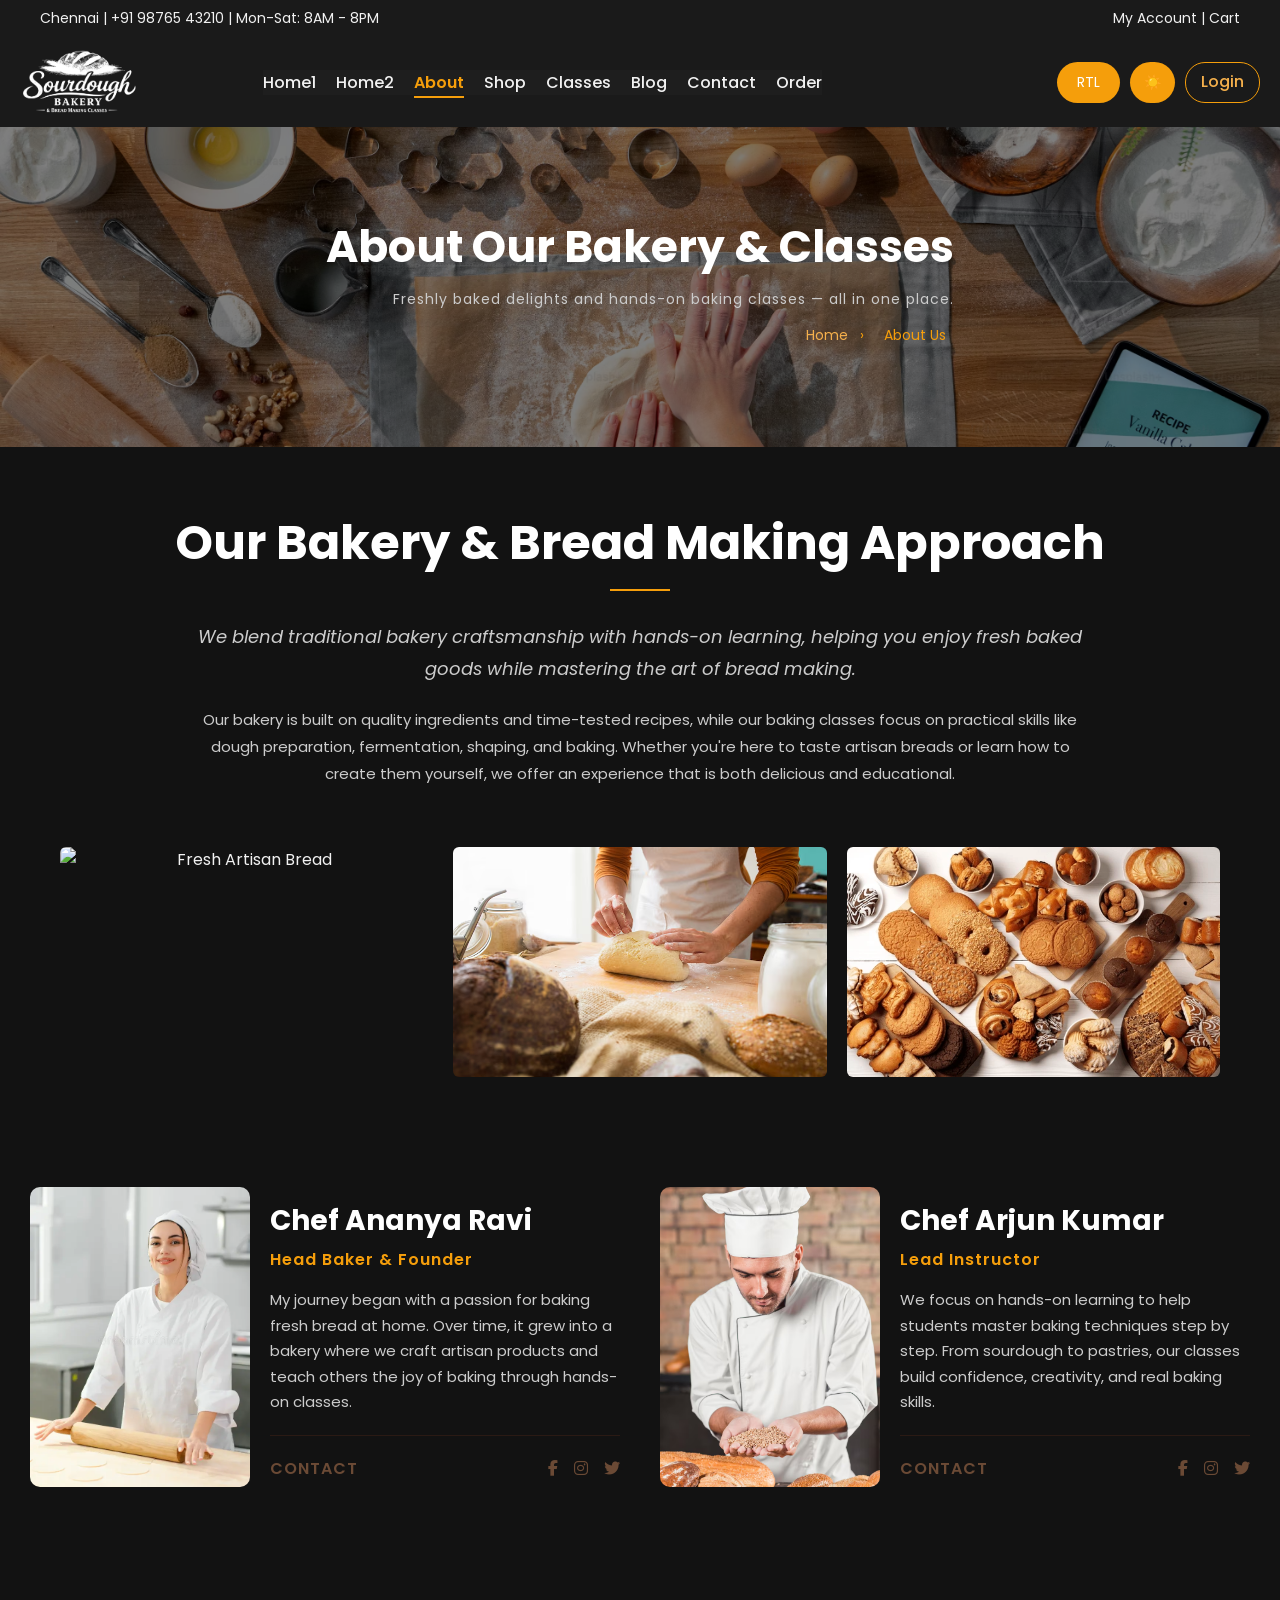
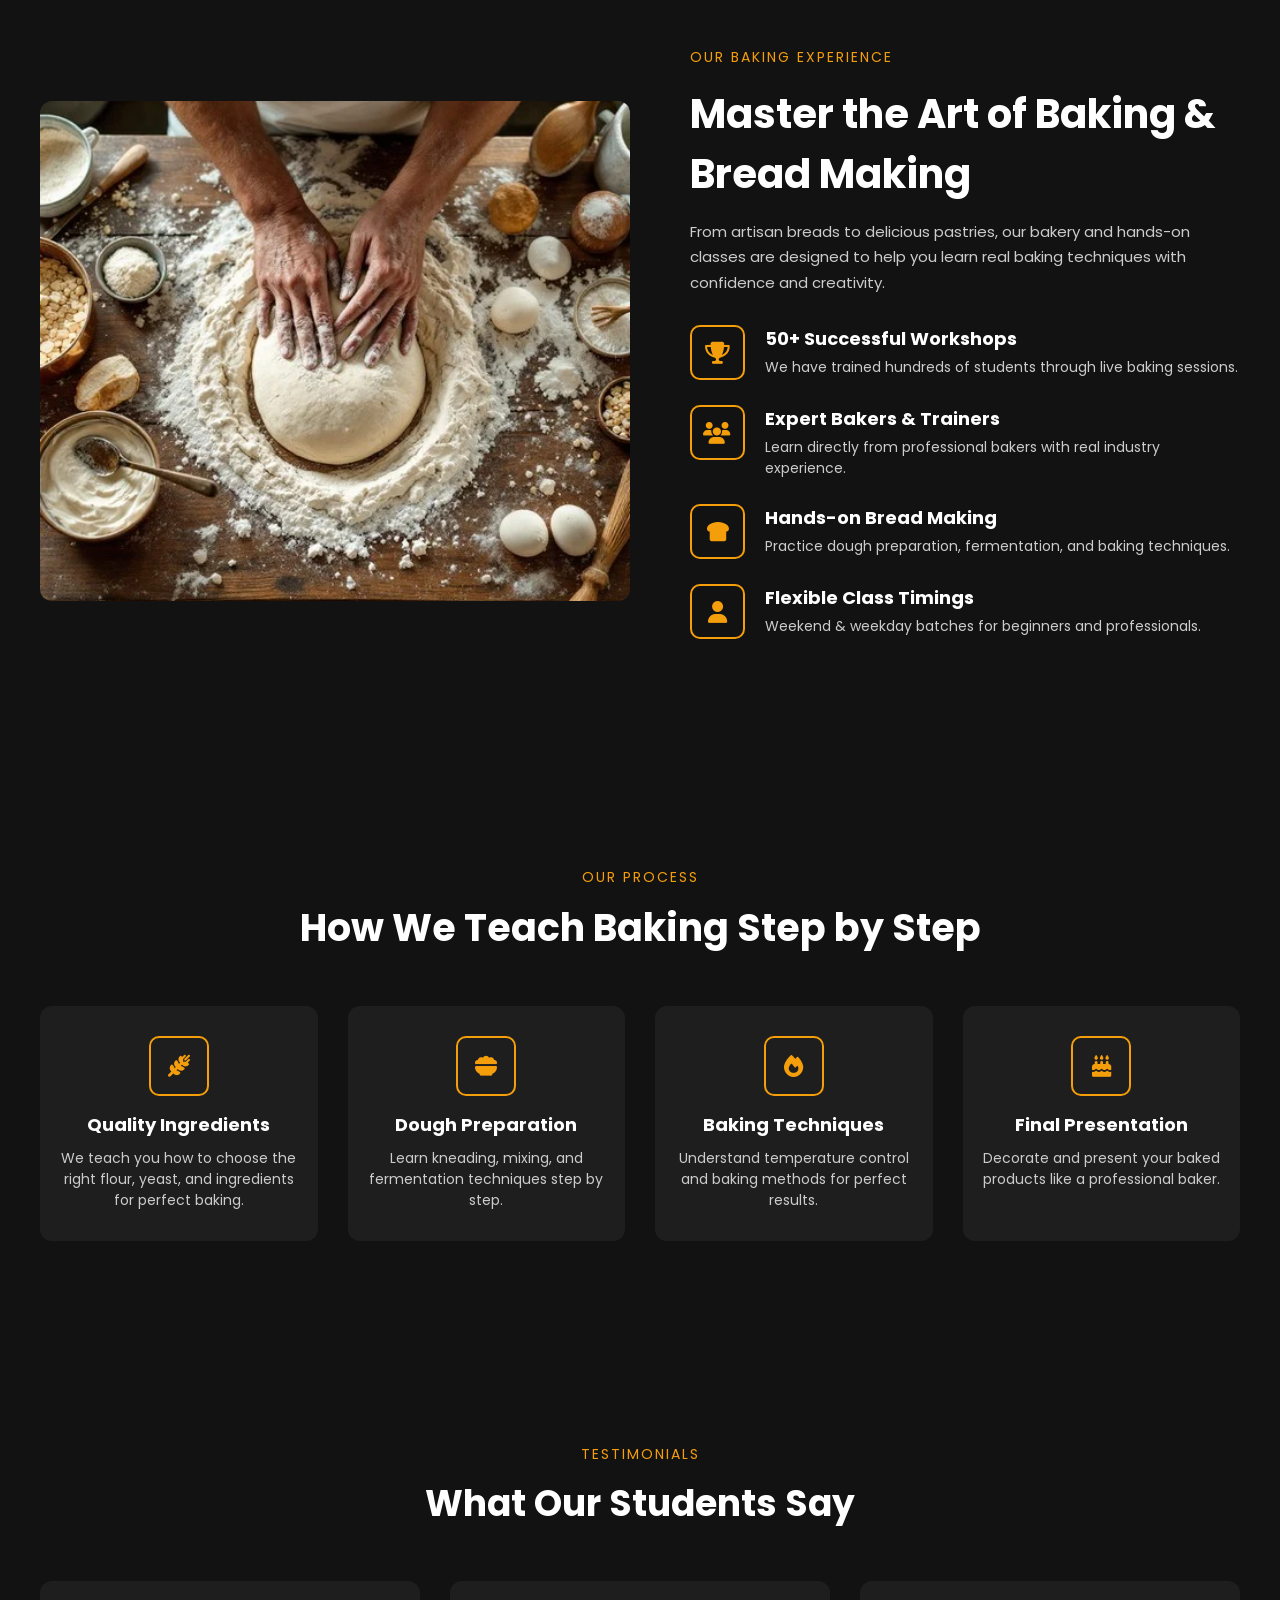
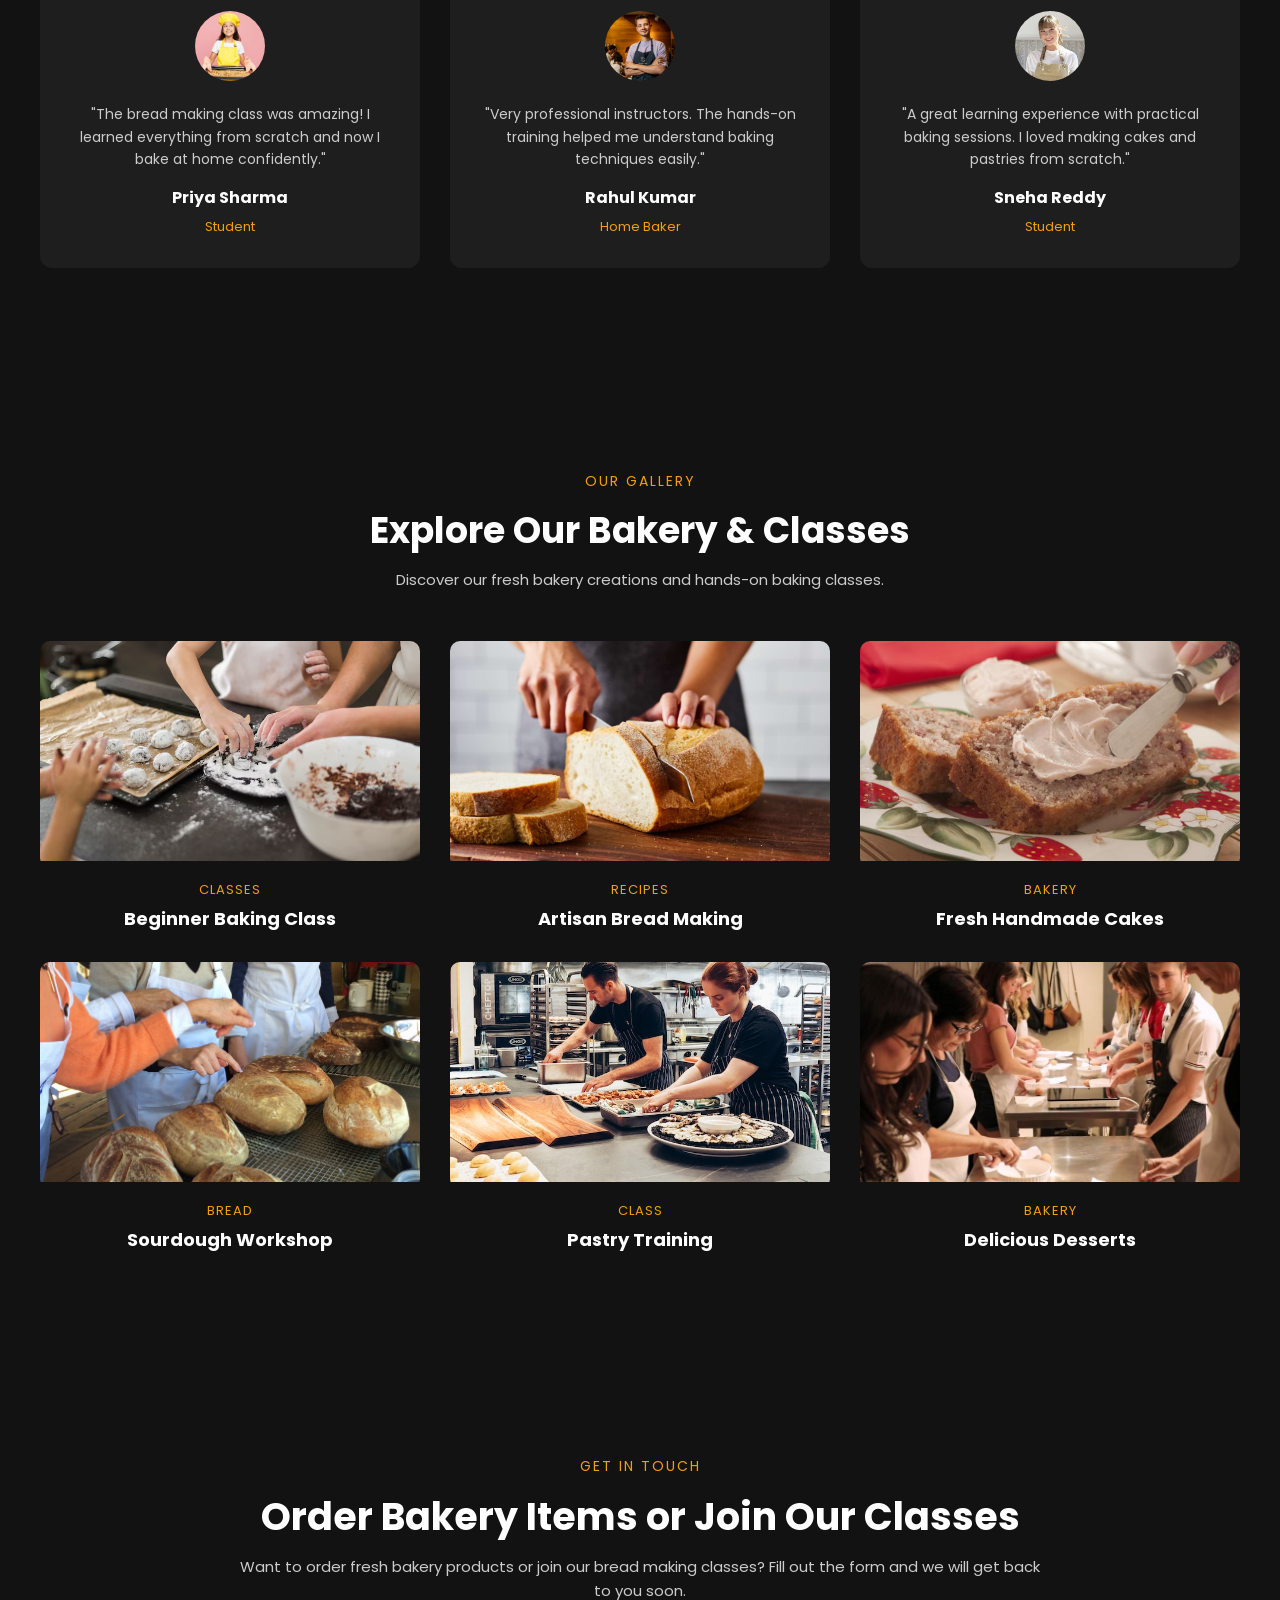
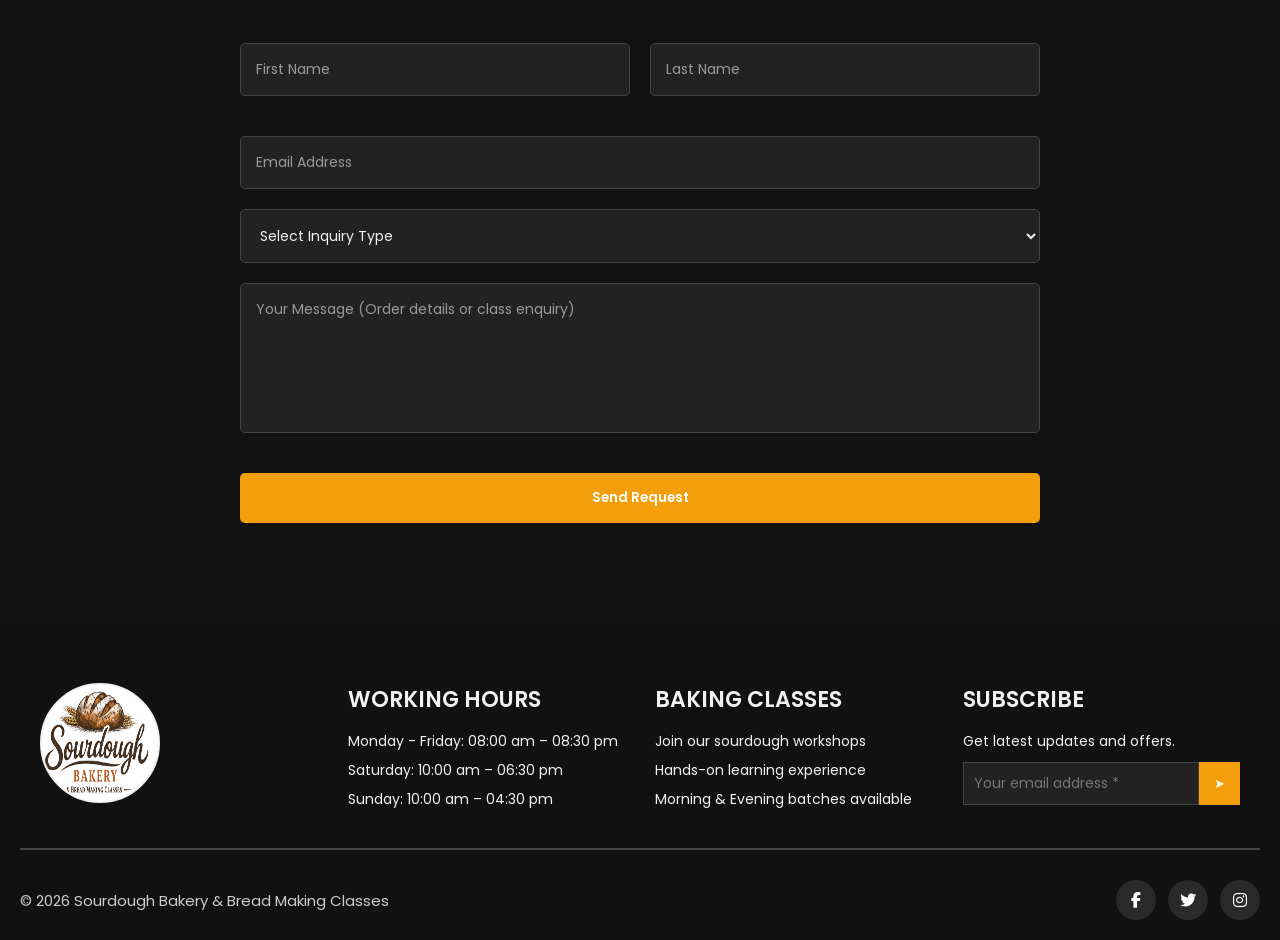
==== commit bc9989a9: "Add files via upload" ====
--- a/about.html
+++ b/about.html
@@ -53,16 +53,14 @@
 
     <!-- MOBILE BUTTONS ONLY -->
   <div class="nav-right">
-      <button id="rtlToggleBtn" class="nav-rtl-btn">RTL</button>
-      <button id="darkToggleBtn" class="dark-btn">🌙</button>
       <li class="mobile-btn"><a href="#" class="login">Login</a></li>
       <li class="mobile-btn"><a href="order.html" class="order">Order Now</a></li>
     </div>
- 
-
 
   <!-- DESKTOP BUTTONS -->
   <div class="nav-btns">
+    <button id="rtlToggleBtn" class="nav-rtl-btn">RTL</button>
+    <button id="darkToggleBtn" class="dark-btn">🌙</button>
     <a href="login.html" class="login">Login</a>
   </div>
 
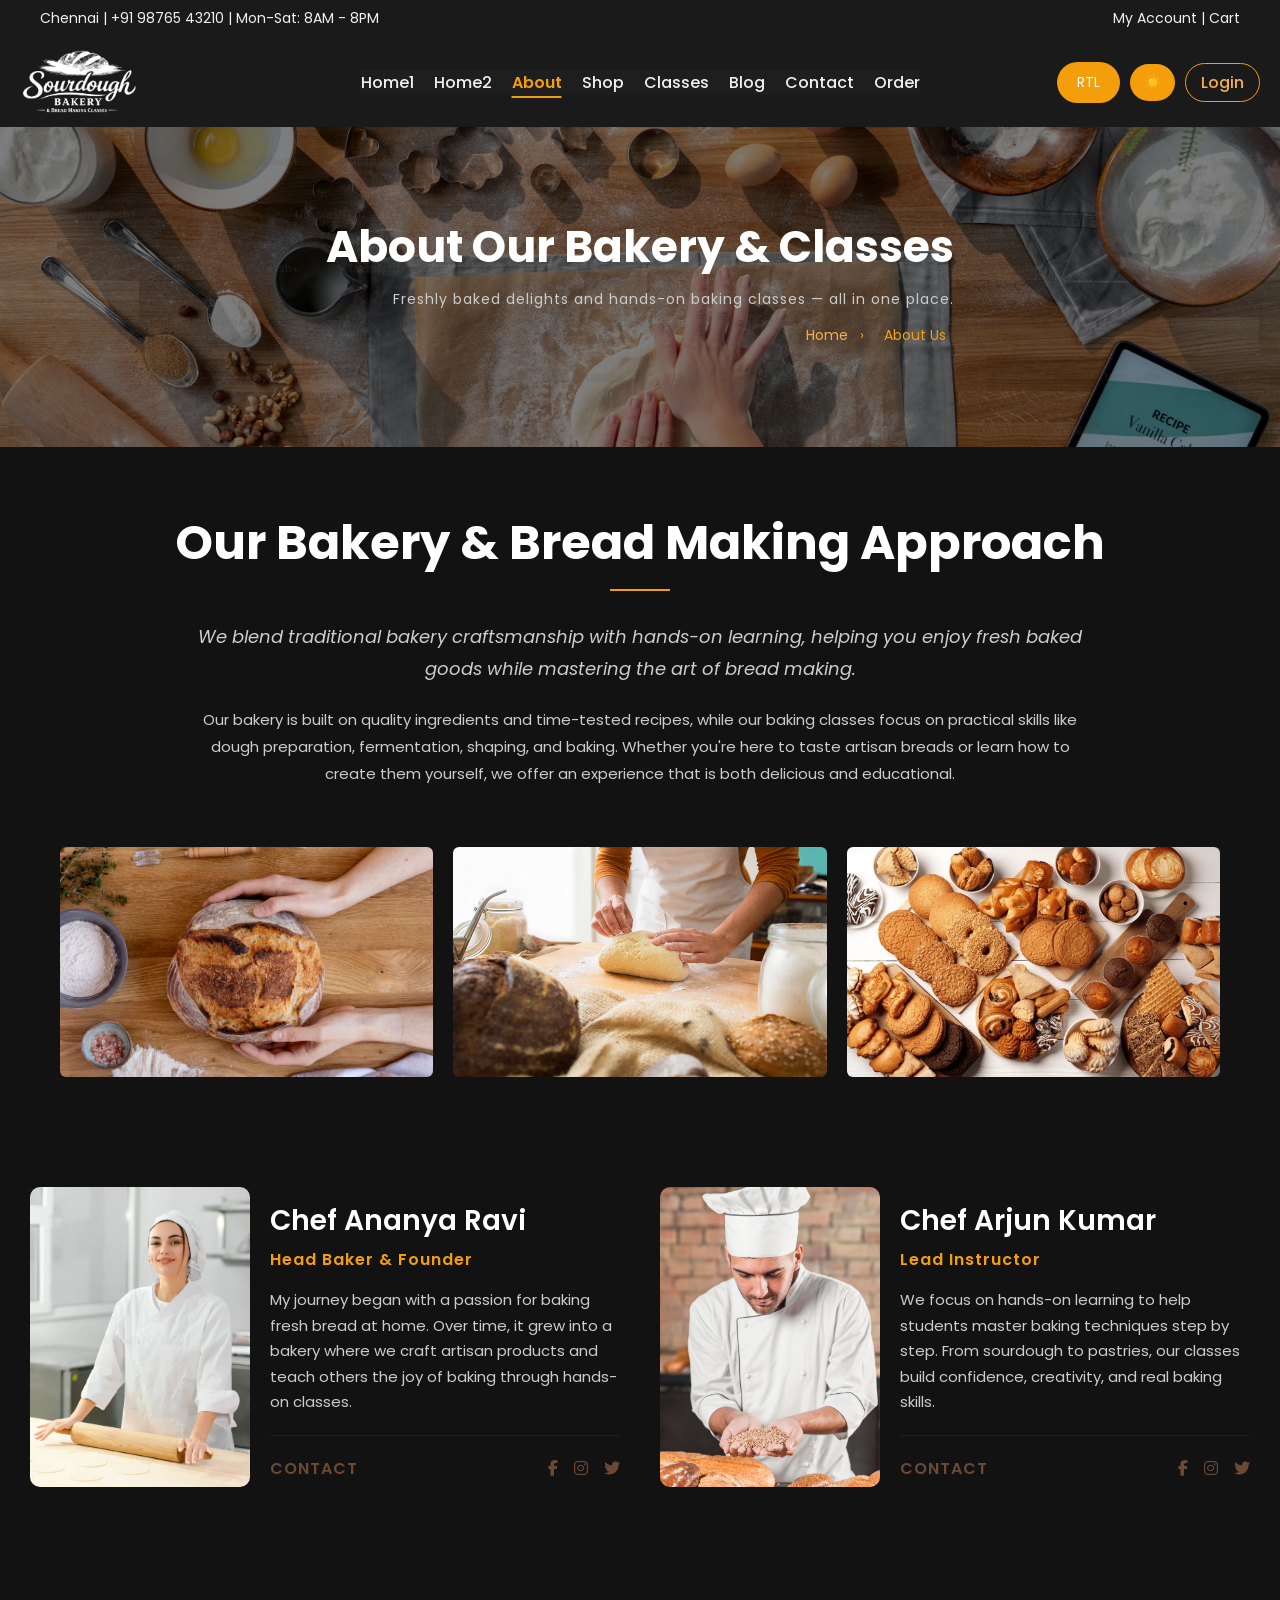
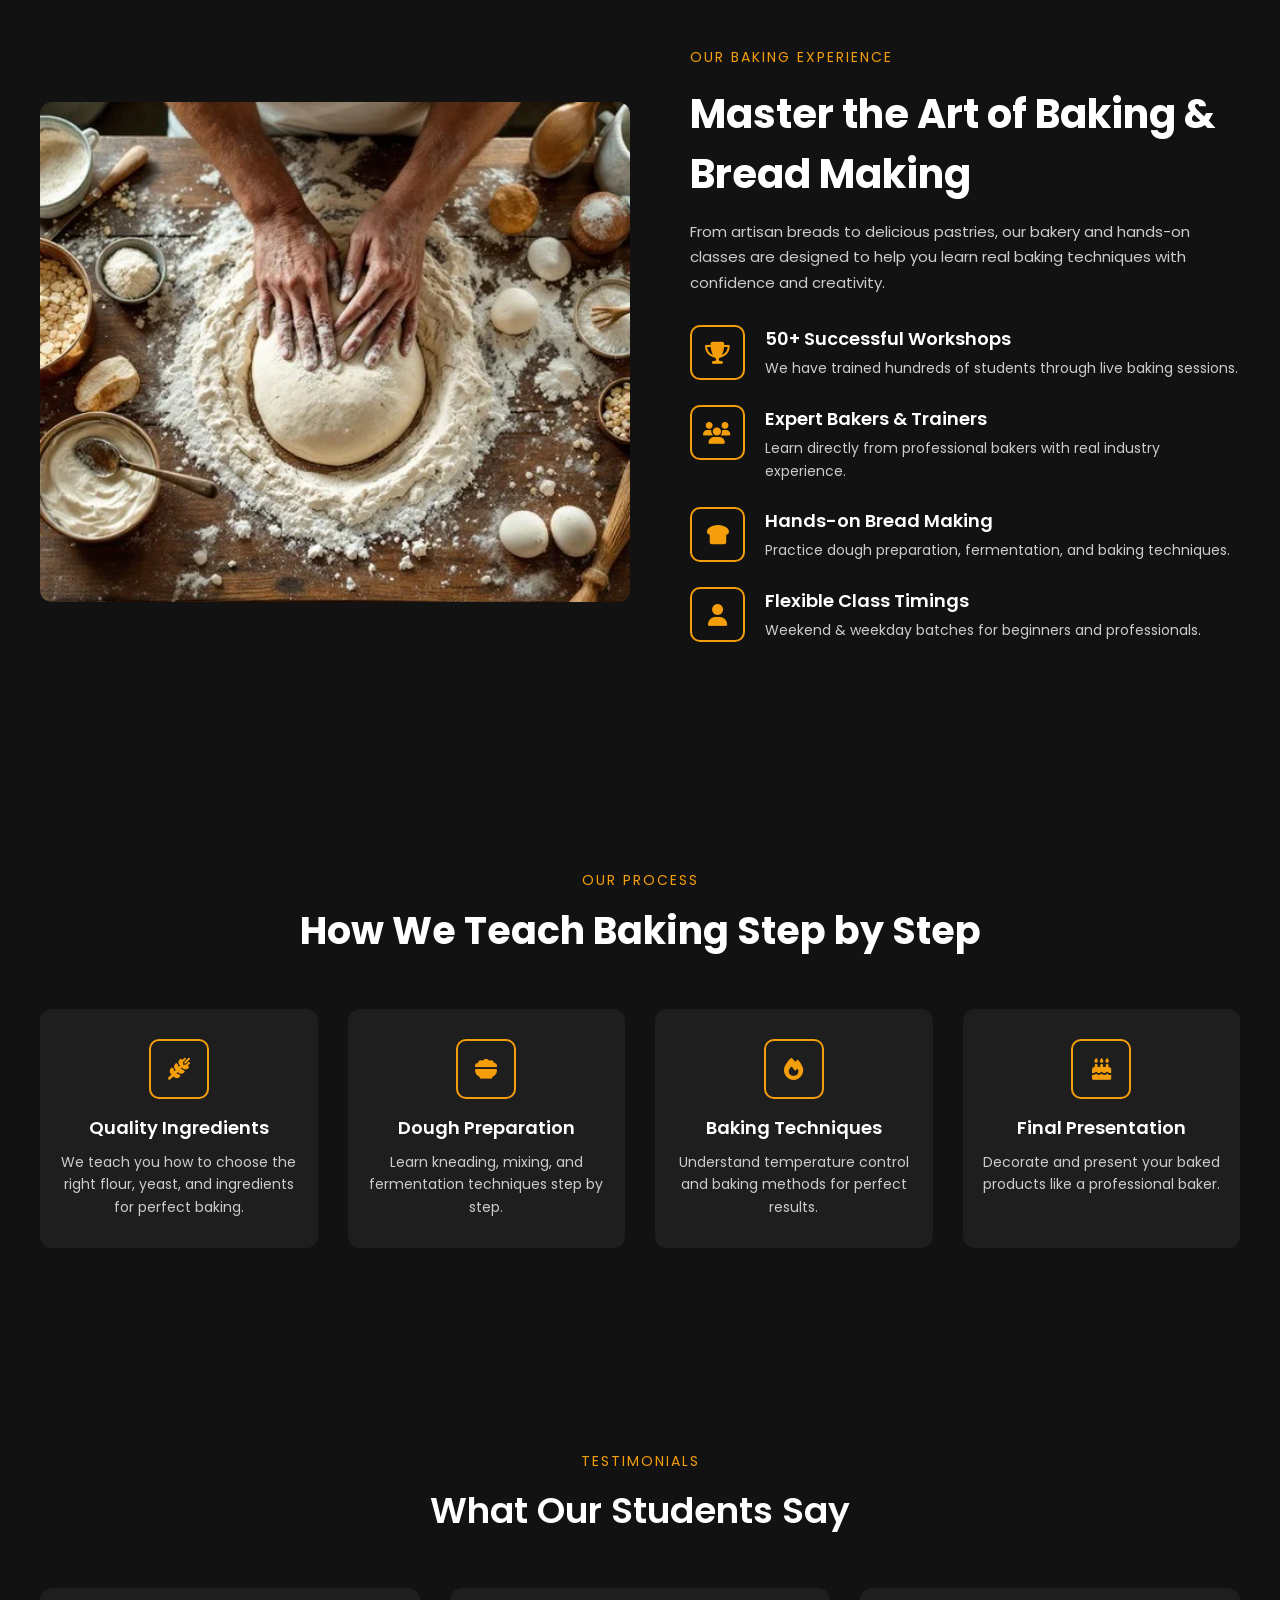
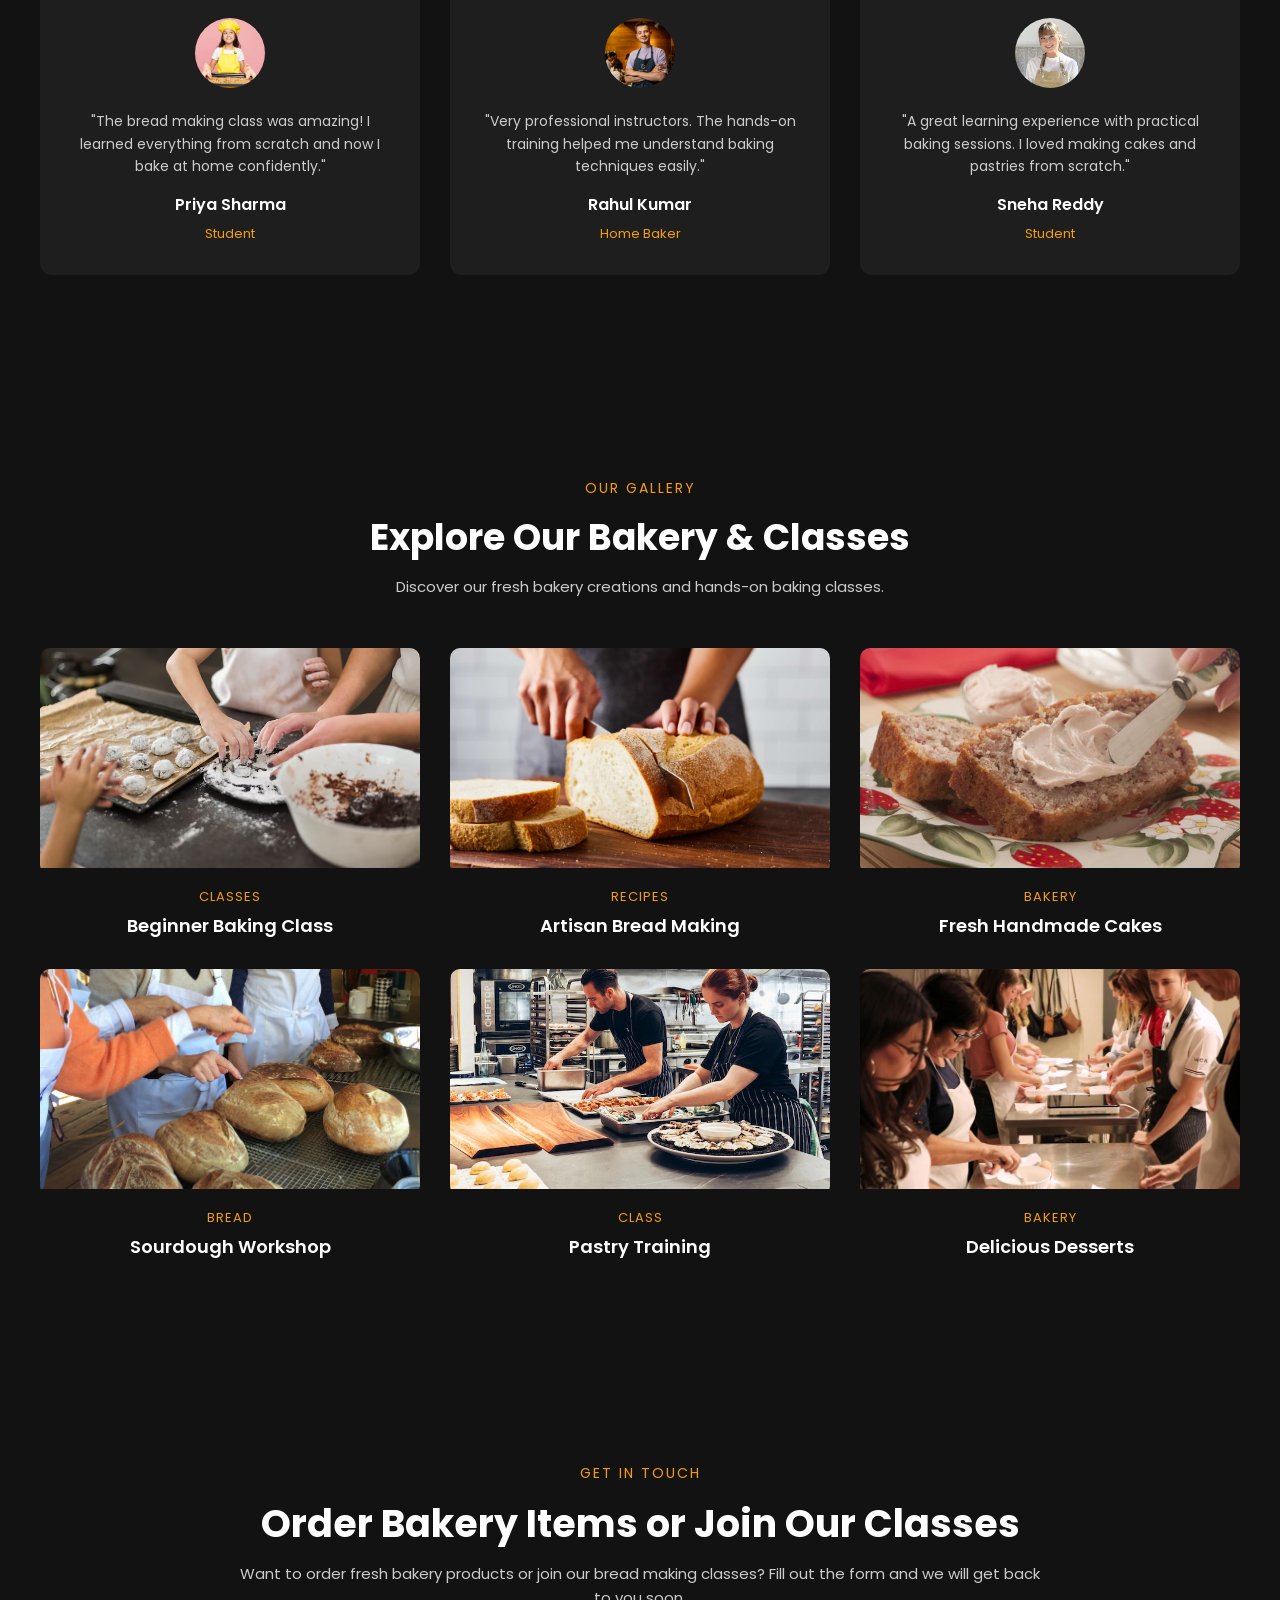
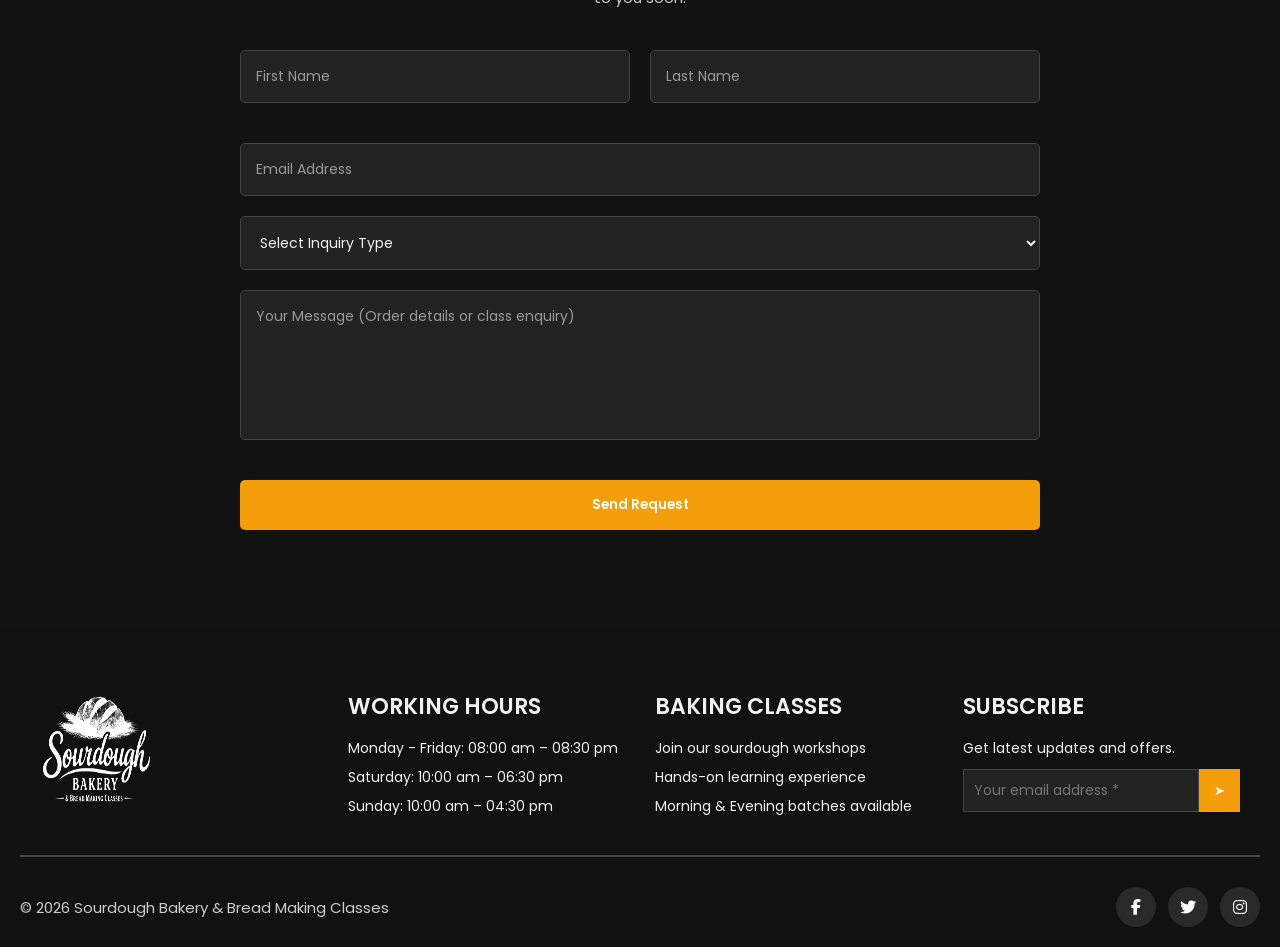
==== commit 2c3364bc: "Update about.html" ====
--- a/about.html
+++ b/about.html
@@ -111,7 +111,7 @@
 
     <!-- IMAGES -->
     <div class="approach-images">
-      <img src="images/artisan-bread.jpg" alt="Fresh Artisan Bread">
+      <img src="images/blog-bread1.jpg" alt="Fresh Artisan Bread">
       <img src="images/bread-class.jpg" alt="Bread Making Class">
       <img src="images/bakery-product.jpg" alt="Bakery Display">
     </div>
@@ -578,4 +578,4 @@
 };
 </script>
 </body>
-</html>+</html>
--- a/css/style.css
+++ b/css/style.css
@@ -13,6 +13,53 @@
 
 p {
   font-size: 15px;
+}
+
+/* GLOBAL CARD TEXT */
+.product-card h3, .why-box h3, .blog-card h3,
+.service-card h3, .process-card h3, .class-card h3,
+.review-card h3, .testi-card h4, .shopproduct-card h3,
+.pricing-card h3, .class-feature-box h3, .top-seller-card h3,
+.event-content h3, .order-product-info h3, .gallery-card h3,
+.achievement-item h3, .choose-feature h3, .highlight-content h2,
+.course-highlight-content h2, .booking-text h2, .testi-header h2,
+.chef-overlay h3, .class-row h3, .team-content h2 {
+  font-size: 18px;
+  font-weight: 600;
+}
+
+.product-card p, .why-box p, .blog-card p,
+.service-card p, .process-card p, .class-card .class-meta,
+.review-card p, .testi-card p, .shopproduct-card .desc,
+.class-feature-box p, .top-seller-card p, .event-content p,
+.order-product-info p, .achievement-item p, .choose-feature p,
+.team-content p {
+  font-size: 14px;
+  color: #666;
+  line-height: 1.6;
+}
+button, .btn, .btn-primary, .service-btn, .about-btn,
+.checkout-btn, .add-to-cart-btn, .join-btn, .deal-btn,
+.highlight-btn, .top-btn, .shop-btn, .reg-btn,
+.course-highlight-btn, .booking-form-box button,
+.contact-form button, .cta-btn, .order-btn,
+.submit-btn, .blog-btn, .nav-rtl-btn {
+  background: #f59e0b;
+  color: #fff;
+  border: none;
+  cursor: pointer;
+  transition: 0.3s;
+}
+
+button:hover, .btn:hover, .btn-primary:hover, .service-btn:hover,
+.about-btn:hover, .checkout-btn:hover, .add-to-cart-btn:hover,
+.join-btn:hover, .deal-btn:hover, .highlight-btn:hover,
+.top-btn:hover, .shop-btn:hover, .reg-btn:hover,
+.course-highlight-btn:hover, .booking-form-box button:hover,
+.contact-form button:hover, .cta-btn:hover, .order-btn:hover,
+.submit-btn:hover, .blog-btn:hover {
+  background: #6b4a35;
+  color: #fff;
 }
 /* LIGHT MODE */
 :root {
@@ -98,11 +145,12 @@
   background: #fff;
   position: relative;
 }
-.nav-right {
-  display: flex;
-  align-items: center;
-  gap: 10px;
-}
+.nav-right {
+  display: flex;
+  align-items: center;
+  gap: 10px;
+  list-style: none;
+}
 /* LOGO */
 .logo img {
   height: 70px;
@@ -118,6 +166,9 @@
   list-style: none;
   display: flex;
   gap: 20px;
+  position: absolute;
+  left: 50%;
+  transform: translateX(-50%);
 }
 
 .nav-links a {
@@ -154,6 +205,7 @@
 /* BUTTONS */
 .nav-btns {
   display: flex;
+  align-items: center;
   gap: 10px;
 }
 
@@ -282,40 +334,78 @@
   display: none;
 }
 /* MOBILE VIEW */
-@media (max-width: 900px) {
-
-  .menu-toggle {
-    display: block;
-    font-size: 26px;
-    cursor: pointer;
-    z-index: 1000;
-  }
-
-  .nav-links {
-    display: none;
-    flex-direction: column;
-    position: absolute;
-    top: 100%;
-    right: 10px;
-    background: #fdf6ec;
-    width: 220px;
-    padding: 15px;
-    border-radius: 6px;
-    z-index: 999;
-  }
-
-  .nav-links.active {
-    display: flex;
-  }
-
-  .nav-btns {
-    display: none;
-  }
-
-  .mobile-btn {
-    display: block;
-  }
-}
+@media (max-width: 900px) {
+
+  .navbar {
+    flex-wrap: wrap;
+    gap: 12px;
+  }
+
+  .menu-toggle {
+    display: flex;
+    align-items: center;
+    justify-content: center;
+    font-size: 26px;
+    cursor: pointer;
+    z-index: 1000;
+    margin-left: auto;
+    padding: 8px 12px;
+    background: #fdf6ec;
+    border: none;
+    border-radius: 8px;
+    color: var(--text);
+  }
+
+  .nav-links {
+    display: none;
+    flex-direction: column;
+    position: static;
+    order: 3;
+    background: #fdf6ec;
+    width: 100%;
+    margin-top: 8px;
+    padding: 15px;
+    border-radius: 10px;
+    box-shadow: 0 10px 25px rgba(0, 0, 0, 0.08);
+    z-index: 999;
+    transform: none;
+  }
+
+  .nav-links.active {
+    display: flex;
+  }
+
+  .nav-links a {
+    width: 100%;
+    padding: 4px 0;
+  }
+
+  .nav-right {
+    display: none;
+    order: 4;
+    width: 100%;
+    flex-direction: column;
+    gap: 10px;
+  }
+
+  .nav-right.active {
+    display: flex;
+  }
+
+  .nav-btns {
+    display: none;
+  }
+
+  .mobile-btn {
+    display: block;
+    list-style: none;
+  }
+
+  .mobile-btn a {
+    display: inline-block;
+    width: fit-content;
+  }
+}
 /*features*/
 .features {
   display: flex;
@@ -475,26 +565,22 @@
 .why-container {
   display: grid;
   gap: 25px;
-  justify-content: center;
-  flex-wrap: wrap;
   grid-template-columns: repeat(4, 1fr);
   max-width: 1200px;
   margin: 0 auto;
+  align-items: stretch;
 }
 
 /* BOX */
 .why-box {
-  width: 220px;
   background: #fff;
   padding: 25px;
   border-radius: 10px;
   text-align: center;
   transition: 0.3s;
-  gap: 20px;
-  justify-content: space-between;
-  flex: 1;
-  min-width: 250px;
-  max-width: 280px;
+  display: flex;
+  flex-direction: column;
+  align-items: center;
 }
 
 /* ICON */
@@ -611,6 +697,7 @@
   gap: 30px;
   max-width: 1200px;
   margin: 0 auto;
+  align-items: stretch;
 }
 
 
@@ -618,26 +705,33 @@
 .blog-card {
   width: 100%;
   text-align: center;
+  display: flex;
+  flex-direction: column;
 }
 
 /* IMAGE */
 .blog-card img {
   width: 100%;
+  height: 200px;
+  object-fit: cover;
   border-radius: 5px;
 }
 
 /* TITLE */
 .blog-card h3 {
-  margin: 15px 0;
+  margin: 15px 0 8px;
   color: var(--primary);
-  font-size: 20px;
+  font-size: 18px;
+  font-weight: 600;
 }
 
 /* TEXT */
 .blog-card p {
-  font-size: 17px;
+  font-size: 14px;
   color: #666;
   margin-bottom: 10px;
+  line-height: 1.6;
+  flex: 1;
 }
 
 /* META */
@@ -893,25 +987,23 @@
   min-width: 220px;
 }
 /* FOOTER LOGO CIRCLE */
-.footer-logo {
-  width: 120px;
-  height: 120px;
-  border-radius: 50%;
-  border: 2px solid #fff;
-  background-color: white;
-  display: flex;
-  justify-content: center;
-  align-items: center;
-  margin: 0;
-}
-
-/* IMAGE */
-.footer-logo img {
-  width: 100%;
+.footer-logo {
+  width: 120px;
+  height: 120px;
+  display: flex;
+  justify-content: center;
+  align-items: center;
+  margin: 0;
+  filter: brightness(0) invert(1);
+}
+
+/* IMAGE */
+.footer-logo img {
+  width: 100%;
   height: auto;
   object-fit: contain;
   padding: 10px;
-  border-radius: 50%;
+  filter: brightness(0) invert(1);
 }
 
 /* HEADINGS */
@@ -1208,12 +1300,12 @@
 /* BADGE */
 .circle-badge {
   position: absolute;
-  left: 38%;
-  top: 48%;
+  left: 50%;
+  top: 50%;
   transform: translate(-50%, -50%);
 
-  width: 120px;
-  height: 120px;
+  width: 110px;
+  height: 110px;
   background: var(--primary);
   border-radius: 50%;
 
@@ -1223,6 +1315,7 @@
   text-align: center;
   padding: 10px;
   z-index: 10;
+  box-shadow: 0 4px 15px rgba(0,0,0,0.2);
 }
 
 .circle-badge span {
@@ -2671,8 +2764,8 @@
 .filter-buttons button {
   padding: 8px 18px;
   border: 2px solid #ddd;
-  background: #fff;
-  color: #333;
+  background: #f59e0b;
+  color: #fff;
   cursor: pointer;
   border-radius: 20px;
   transition: 0.3s;
@@ -2813,7 +2906,7 @@
 
 /* BUTTON */
 .shopproduct-card .shop-btn {
-  background: #6b4a35;
+  background: #f59e0b;
   color: #fff;
   padding: 10px 20px;
   border: none;
@@ -2822,7 +2915,7 @@
 }
 
 .shopproduct-card .shop-btn:hover {
-  background: #f59e0b;
+  background: #6b4a35;
 }
 /* HEART BUTTON */
 .wishlist-btn {
@@ -2946,7 +3039,7 @@
 
 /* BUTTON */
 .highlight-btn {
-  background: var(--secondary);
+  background: #f59e0b;
   color: #fff;
   padding: 12px 25px;
   border: none;
@@ -2956,7 +3049,7 @@
 }
 
 .highlight-btn:hover {
-  background: #f59e0b;
+  background: #6b4a35;
 }
 
 /* RESPONSIVE */
@@ -3043,7 +3136,7 @@
 
 /* BUTTON */
 .top-btn {
-  background: #6b4a35;
+  background: #f59e0b;
   color: white;
   padding: 10px 18px;
   border: none;
@@ -3052,7 +3145,7 @@
 }
 
 .top-btn:hover {
-  background: #f59e0b;
+  background: #6b4a35;
 }
 
 /* BADGE */
@@ -3439,10 +3532,10 @@
 
 .class-filter button {
   padding: 10px 20px;
-  border: 2px solid #ddd;
+  border: 2px solid #f59e0b;
   border-radius: 25px;
-  background: #fff;
-  color: #333;
+  background: #f59e0b;
+  color: #fff;
   cursor: pointer;
   transition: 0.3s;
   font-size: 14px;
@@ -5292,12 +5385,12 @@
 
 /* FOOTER LOGO */
 body.dark .footer-logo {
-  border: 2px solid #f1f1f1;
-  background: white;
+  border: none;
+  background: transparent;
 }
 
 body.dark .footer-logo img {
-  filter: brightness(1.3) invert(1);
+  filter: brightness(0) invert(1);
 }
 
 body.dark .footer-box h3 {
@@ -5468,9 +5561,14 @@
 }
 
 /* MOBILE NAVIGATION */
-body.dark .nav-links {
-  background: #1e1e1e;
-}
+body.dark .nav-links {
+  background: #1e1e1e;
+}
+
+body.dark .menu-toggle {
+  background: #2a2a2a;
+  color: #f1f1f1;
+}
 
 body.dark .nav-links a {
   color: #f1f1f1;
@@ -5486,7 +5584,8 @@
 
 /* ACTIVE STATES */
 body.dark .nav-links a.active {
-  color: #f59e0b;
+  color: #f59e0b !important;
+  font-weight: 600;
 }
 
 body.dark .filter-buttons button {
@@ -5642,6 +5741,34 @@
 /* TOP BAR DARK MODE */
 body.dark .top-bar {
   background: #1a1a1a;
+  color: #f1f1f1;
+}
+
+/* POPUP FORM DARK MODE */
+body.dark .popup-content {
+  background: #1e1e1e;
+  color: #f1f1f1;
+}
+
+body.dark .popup-content h2 {
+  color: #f1f1f1;
+}
+
+body.dark .popup-content p {
+  color: #ccc;
+}
+
+body.dark .popup-content input {
+  background: #2a2a2a;
+  color: #f1f1f1;
+  border: 1px solid #444;
+}
+
+body.dark .popup-content input::placeholder {
+  color: #999;
+}
+
+body.dark .close-btn {
   color: #f1f1f1;
 }
 /* ORDER PAGE STYLES */
@@ -6059,4 +6186,4 @@
 
 #scrollTopBtn:hover {
   background: #6b4a35;
-}+}
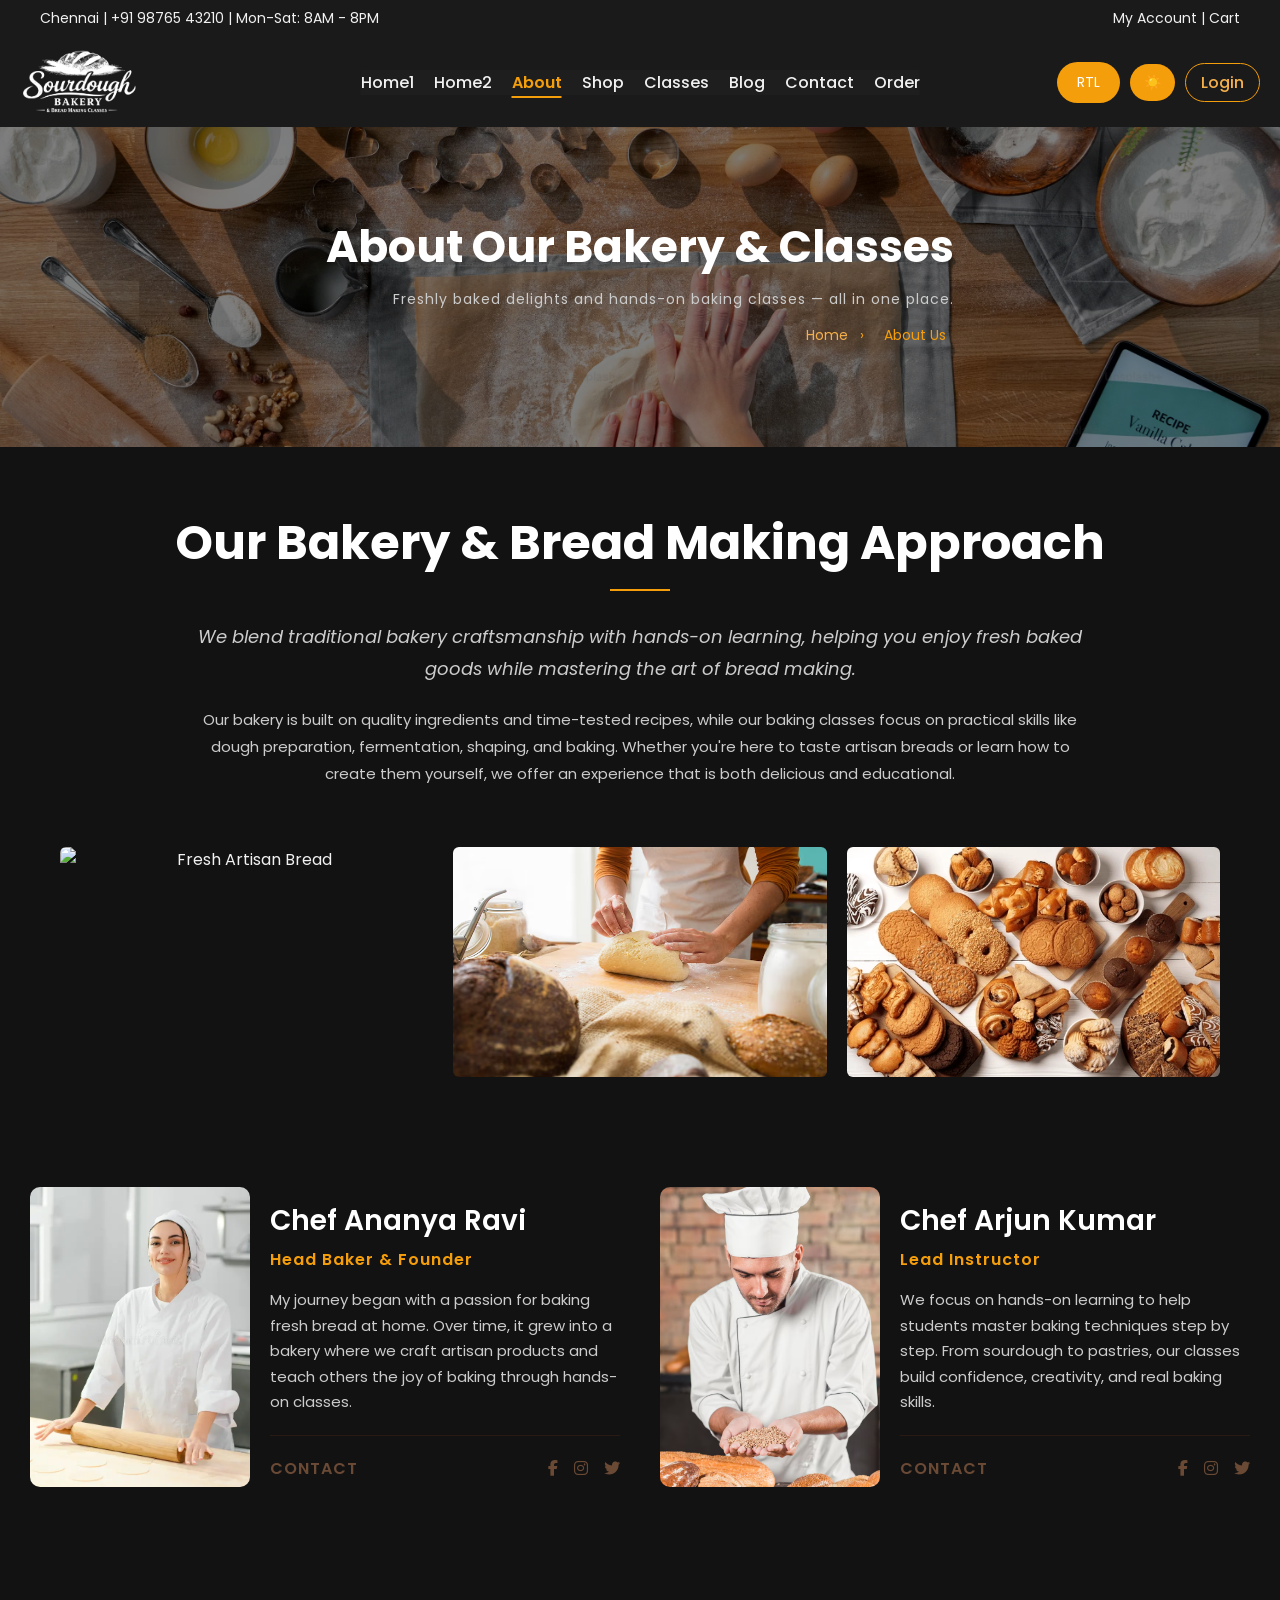
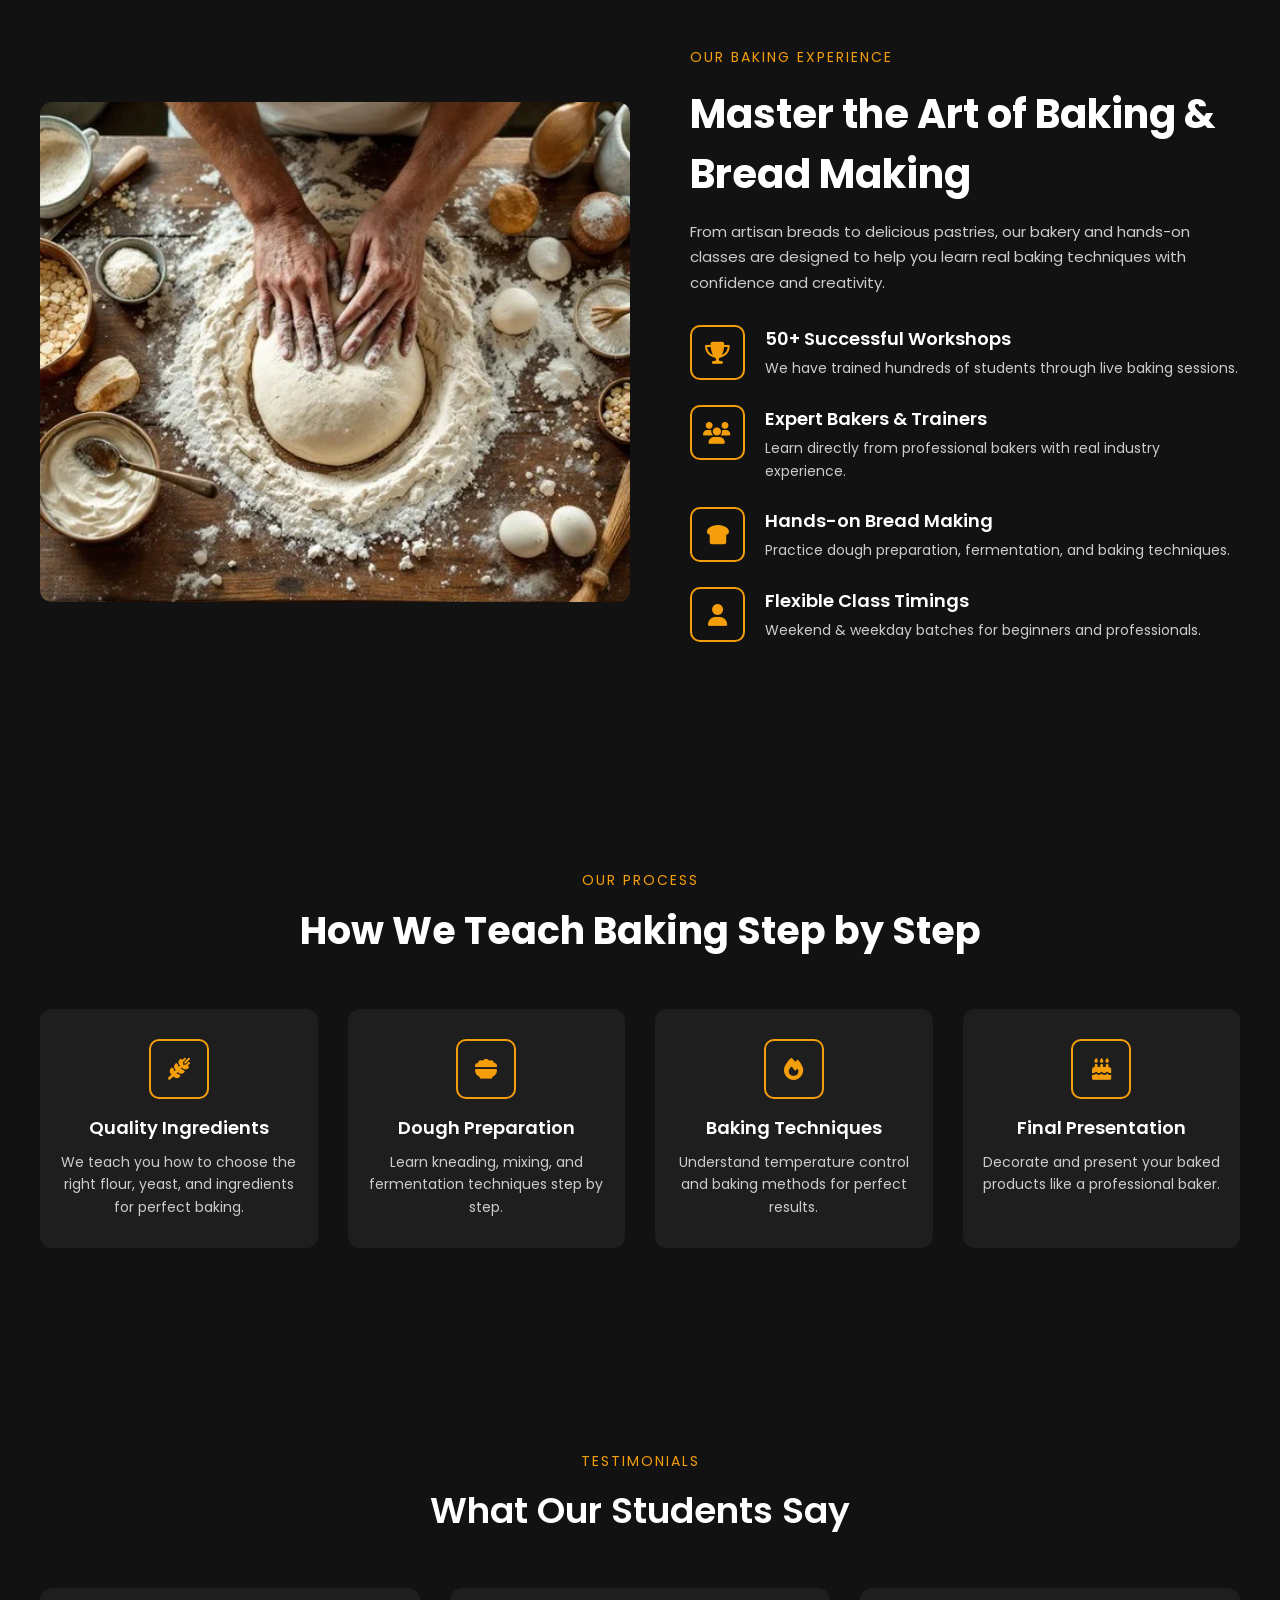
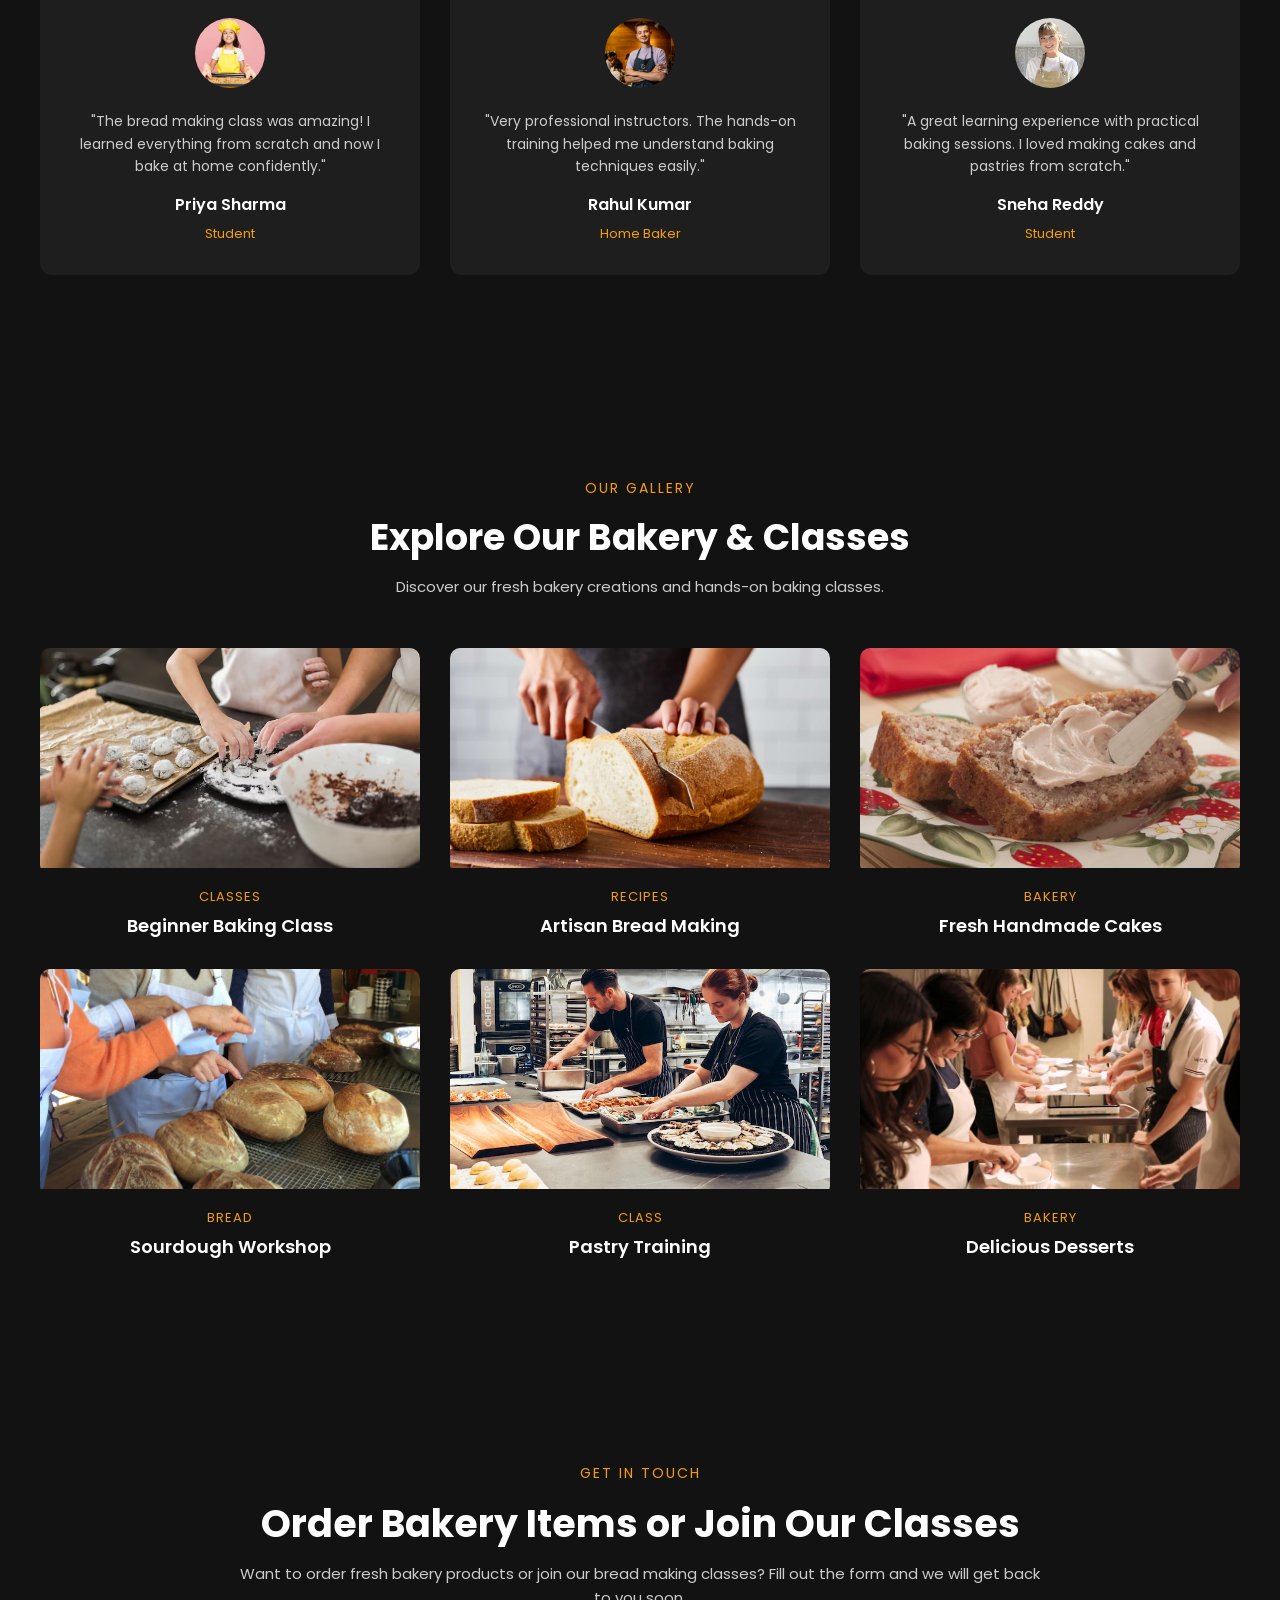
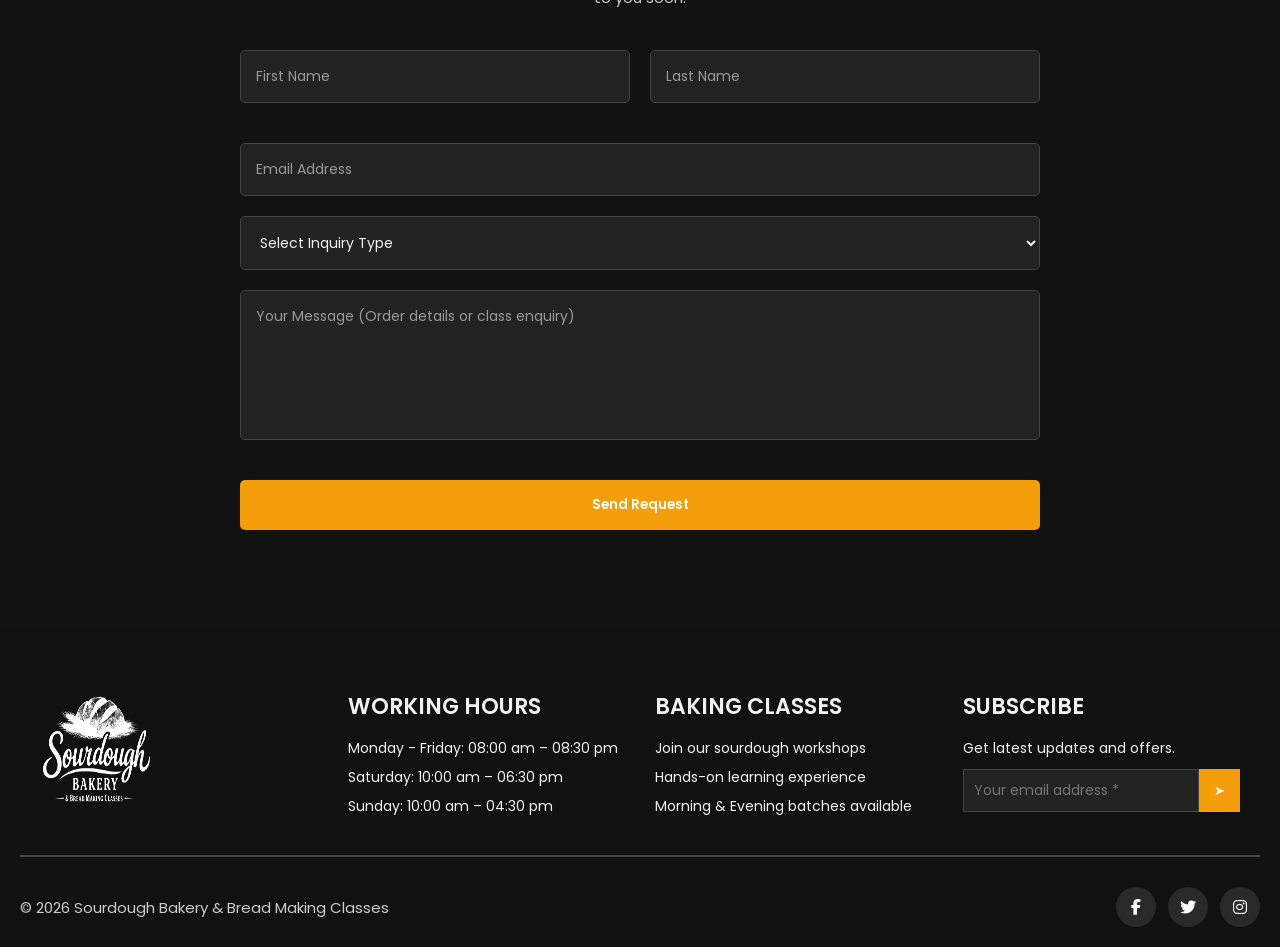
==== commit aaf37f7e: "Add files via upload" ====
--- a/about.html
+++ b/about.html
@@ -111,7 +111,7 @@
 
     <!-- IMAGES -->
     <div class="approach-images">
-      <img src="images/blog-bread1.jpg" alt="Fresh Artisan Bread">
+      <img src="images/artisan-bread.jpg" alt="Fresh Artisan Bread">
       <img src="images/bread-class.jpg" alt="Bread Making Class">
       <img src="images/bakery-product.jpg" alt="Bakery Display">
     </div>
@@ -543,16 +543,9 @@
 <!-- JS FILE -->
 <script src="js/script.js"></script>
 <script src="js/animate.js"></script>
-<script>
-const btn = document.getElementById("rtlToggleBtn");
-btn.addEventListener("click", () => {
-  document.body.classList.toggle("rtl");
-  btn.innerText = document.body.classList.contains("rtl") ? "LTR" : "RTL";
-});
-</script>
-<script>
-const darkBtn = document.getElementById("darkToggleBtn");
-if (localStorage.getItem("theme") !== "light") {
+<script>
+const darkBtn = document.getElementById("darkToggleBtn");
+if (localStorage.getItem("theme") !== "light") {
   document.body.classList.add("dark");
   darkBtn.innerText = "☀️";
 }
@@ -578,4 +571,4 @@
 };
 </script>
 </body>
-</html>
+</html>
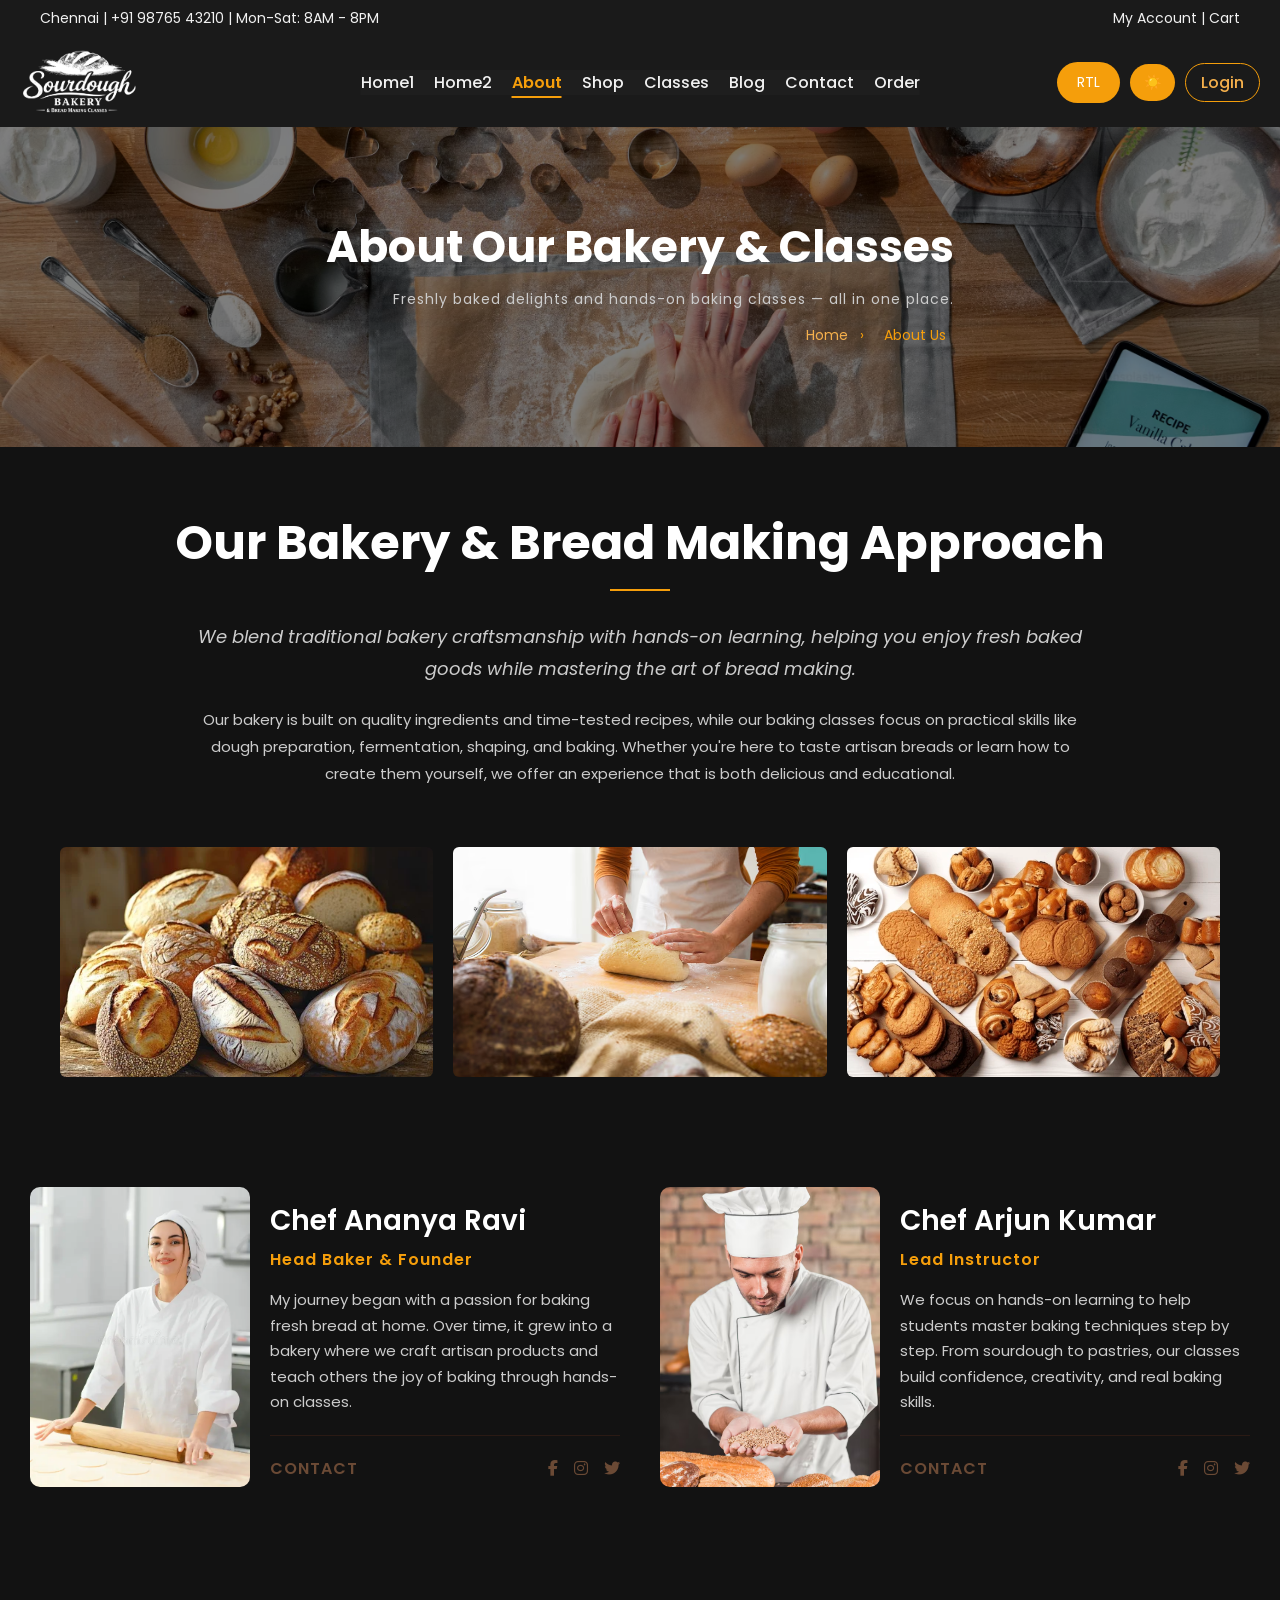
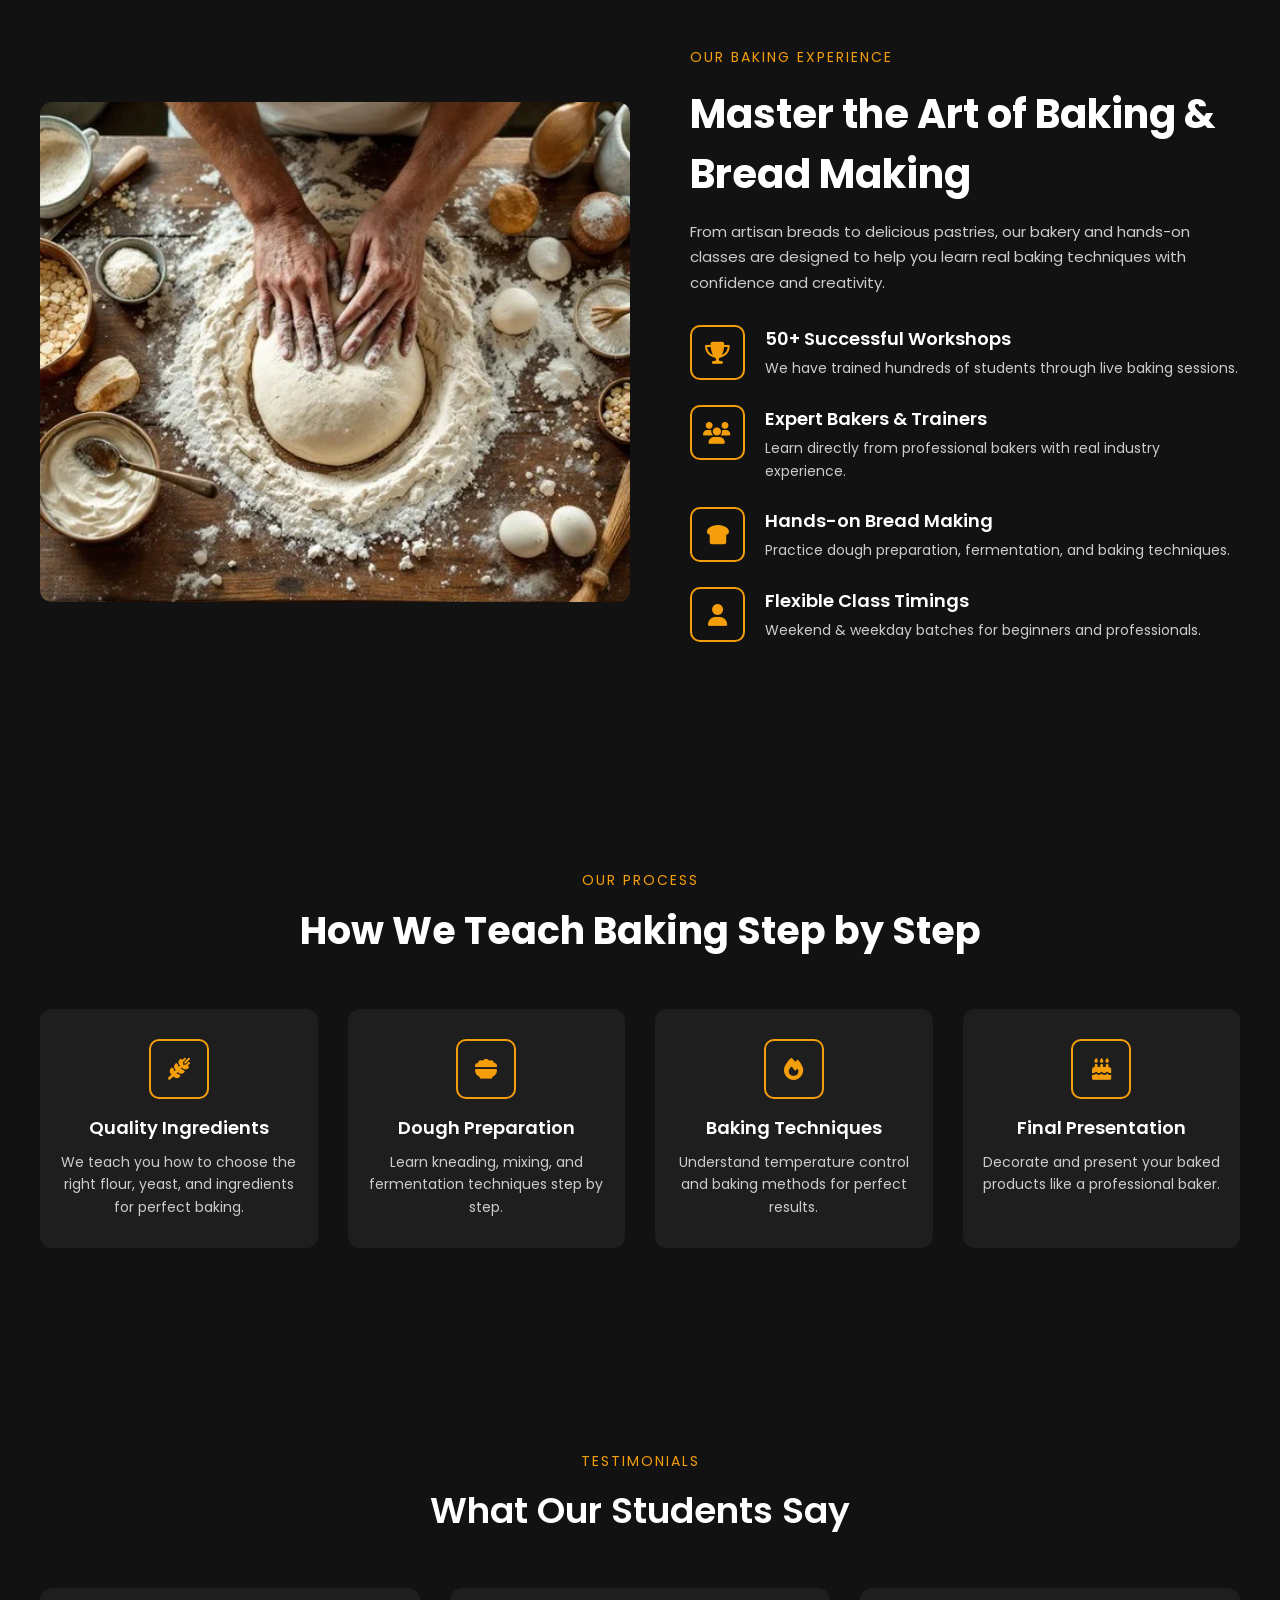
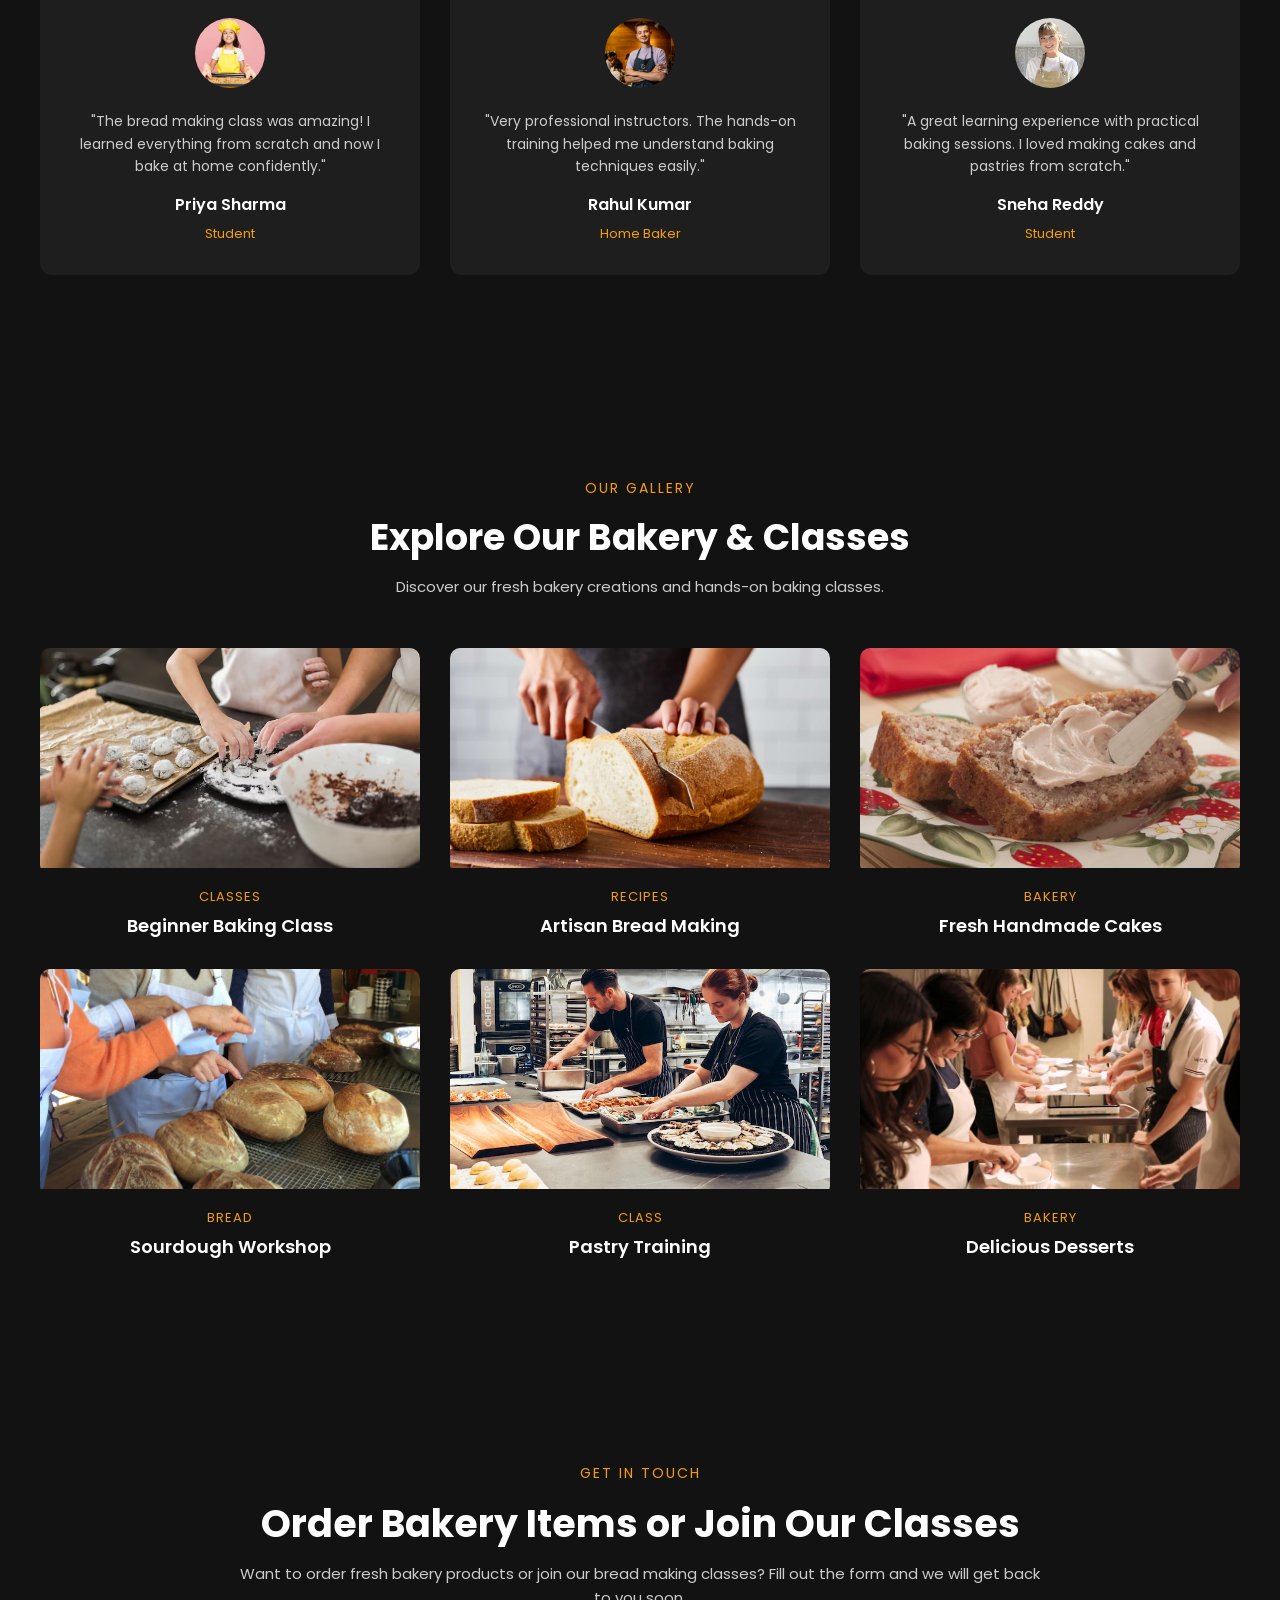
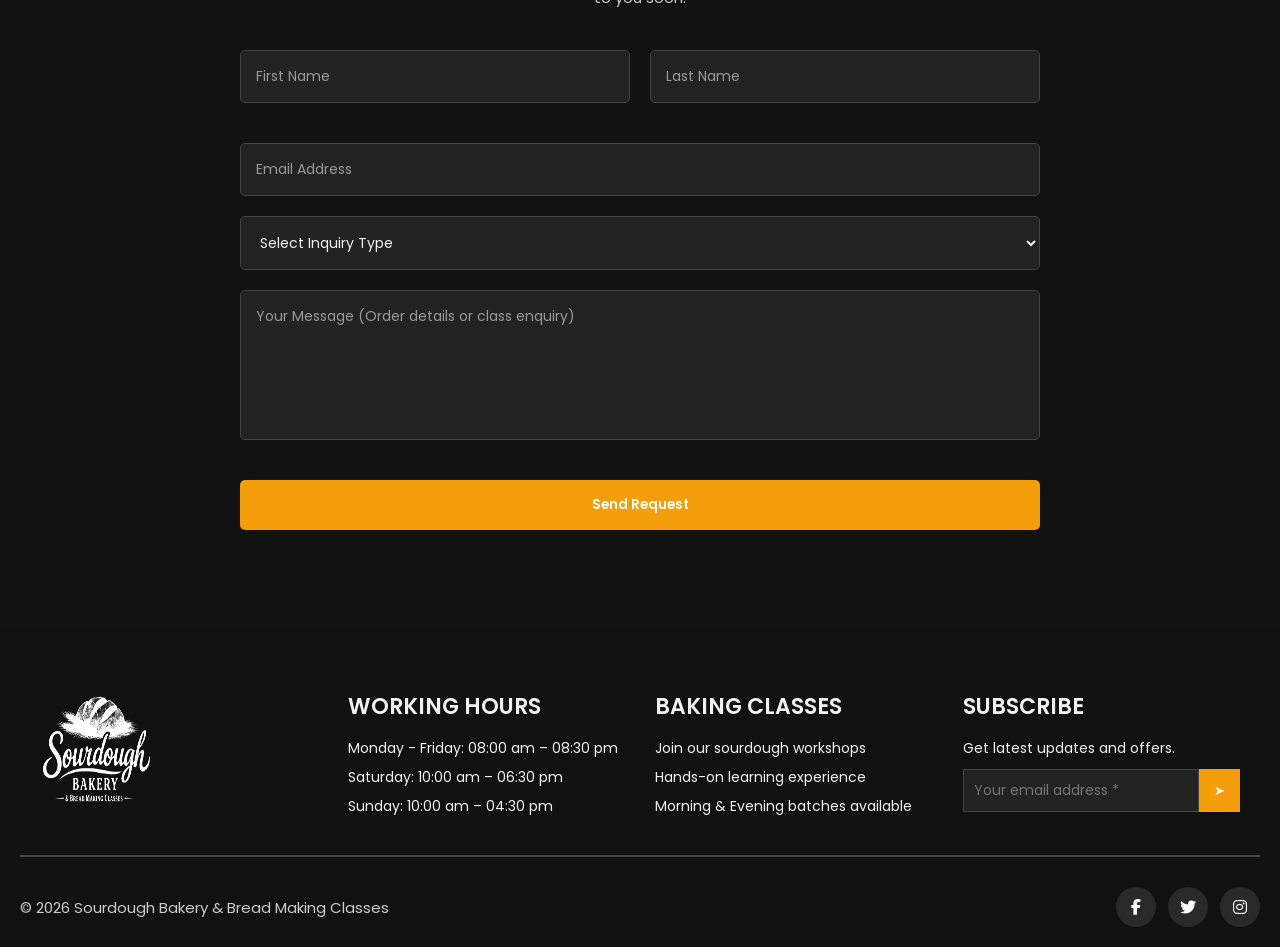
==== commit 32e406fe: "Update about.html" ====
--- a/about.html
+++ b/about.html
@@ -111,7 +111,7 @@
 
     <!-- IMAGES -->
     <div class="approach-images">
-      <img src="images/artisan-bread.jpg" alt="Fresh Artisan Bread">
+      <img src="images/product1.jpg" alt="Fresh Artisan Bread">
       <img src="images/bread-class.jpg" alt="Bread Making Class">
       <img src="images/bakery-product.jpg" alt="Bakery Display">
     </div>
@@ -543,9 +543,9 @@
 <!-- JS FILE -->
 <script src="js/script.js"></script>
 <script src="js/animate.js"></script>
-<script>
-const darkBtn = document.getElementById("darkToggleBtn");
-if (localStorage.getItem("theme") !== "light") {
+<script>
+const darkBtn = document.getElementById("darkToggleBtn");
+if (localStorage.getItem("theme") !== "light") {
   document.body.classList.add("dark");
   darkBtn.innerText = "☀️";
 }
@@ -571,4 +571,4 @@
 };
 </script>
 </body>
-</html>
+</html>
--- a/css/style.css
+++ b/css/style.css
@@ -101,16 +101,50 @@
   text-align: left;
 }
 
-/* RTL MODE */
-body.rtl {
-  direction: rtl;
-  text-align: right;
-}
-
-/* FLEX FIX (important) */
-.flex-row {
-  display: flex;
-}
+/* RTL MODE */
+body.rtl {
+  direction: rtl;
+  text-align: right;
+}
+
+body.rtl .top-bar {
+  flex-direction: row-reverse;
+}
+
+body.rtl .navbar {
+  direction: rtl;
+}
+
+body.rtl .nav-links {
+  left: auto;
+  right: 50%;
+  transform: translateX(50%);
+}
+
+body.rtl .content {
+  left: auto;
+  right: 10%;
+}
+
+body.rtl .nav-prev {
+  left: auto;
+  right: 20px;
+}
+
+body.rtl .nav-next {
+  right: auto;
+  left: 20px;
+}
+
+body.rtl #scrollTopBtn {
+  right: auto;
+  left: 30px;
+}
+
+/* FLEX FIX (important) */
+.flex-row {
+  display: flex;
+}
 
 body.rtl .flex-row {
   flex-direction: row-reverse;
@@ -354,6 +388,11 @@
     border: none;
     border-radius: 8px;
     color: var(--text);
+  }
+
+  body.rtl .menu-toggle {
+    margin-left: 0;
+    margin-right: auto;
   }
 
   .nav-links {
@@ -2865,14 +2904,17 @@
 }
 
 /* CARD */
-.shopproduct-card {
-  background: #fff;
-  padding: 20px;
-  border-radius: 12px;
-  text-align: center;
-  transition: 0.3s;
-  position: relative;
-}
+.shopproduct-card {
+  background: #fff;
+  padding: 20px;
+  border-radius: 12px;
+  text-align: center;
+  transition: 0.3s;
+  position: relative;
+  display: flex;
+  flex-direction: column;
+  height: 100%;
+}
 
 .shopproduct-card:hover {
   transform: translateY(-5px);
@@ -2887,32 +2929,41 @@
 }
 
 /* TITLE */
-.shopproduct-card h3 {
-  margin: 15px 0 5px;
-}
-
-/* PRICE */
-.price {
-  color: #f59e0b;
-  font-weight: 600;
-}
-
-/* DESC */
-.desc {
-  font-size: 14px;
-  color: #666;
-  margin: 10px 0;
-}
-
-/* BUTTON */
-.shopproduct-card .shop-btn {
-  background: #f59e0b;
-  color: #fff;
-  padding: 10px 20px;
-  border: none;
-  border-radius: 6px;
-  cursor: pointer;
-}
+.shopproduct-card h3 {
+  margin: 15px 0 5px;
+  line-height: 1.4;
+  min-height: 50px;
+  display: flex;
+  align-items: center;
+  justify-content: center;
+}
+
+/* PRICE */
+.price {
+  color: #f59e0b;
+  font-weight: 600;
+  margin-bottom: 8px;
+}
+
+/* DESC */
+.desc {
+  font-size: 14px;
+  color: #666;
+  margin: 10px 0;
+  line-height: 1.6;
+  min-height: 46px;
+}
+
+/* BUTTON */
+.shopproduct-card .shop-btn {
+  background: #f59e0b;
+  color: #fff;
+  padding: 10px 20px;
+  border: none;
+  border-radius: 6px;
+  cursor: pointer;
+  margin-top: auto;
+}
 
 .shopproduct-card .shop-btn:hover {
   background: #6b4a35;
@@ -3102,13 +3153,17 @@
 }
 
 /* CARD */
-.top-seller-card {
-  position: relative;
-  background: #f7f4f0;
-  padding: 20px;
-  border-radius: 15px;
-  transition: 0.3s;
-}
+.top-seller-card {
+  position: relative;
+  background: #f7f4f0;
+  padding: 20px;
+  border-radius: 15px;
+  transition: 0.3s;
+  display: flex;
+  flex-direction: column;
+  text-align: center;
+  height: 100%;
+}
 
 .top-seller-card:hover {
   transform: translateY(-6px);
@@ -3123,26 +3178,32 @@
 }
 
 /* TITLE */
-.top-seller-card h3 {
-  margin: 15px 0 5px;
-}
-
-/* PRICE */
-.top-price {
-  color: var(--secondary);
-  font-weight: 600;
-  margin-bottom: 12px;
-}
+.top-seller-card h3 {
+  margin: 15px 0 5px;
+  line-height: 1.4;
+  min-height: 50px;
+  display: flex;
+  align-items: center;
+  justify-content: center;
+}
+
+/* PRICE */
+.top-price {
+  color: var(--secondary);
+  font-weight: 600;
+  margin-bottom: 12px;
+}
 
 /* BUTTON */
-.top-btn {
-  background: #f59e0b;
-  color: white;
-  padding: 10px 18px;
-  border: none;
-  border-radius: 6px;
-  cursor: pointer;
-}
+.top-btn {
+  background: #f59e0b;
+  color: white;
+  padding: 10px 18px;
+  border: none;
+  border-radius: 6px;
+  cursor: pointer;
+  margin-top: auto;
+}
 
 .top-btn:hover {
   background: #6b4a35;
@@ -3301,12 +3362,17 @@
 }
 
 /* CARD */
-.review-card {
-  background: #fff;
-  padding: 25px;
-  border-radius: 12px;
-  transition: 0.3s;
-}
+.review-card {
+  background: #fff;
+  padding: 25px;
+  border-radius: 12px;
+  transition: 0.3s;
+  display: flex;
+  flex-direction: column;
+  align-items: center;
+  text-align: center;
+  height: 100%;
+}
 
 .review-card:hover {
   transform: translateY(-5px);
@@ -3322,9 +3388,12 @@
 }
 
 /* NAME */
-.review-card h3 {
-  margin-bottom: 5px;
-}
+.review-card h3 {
+  margin-bottom: 5px;
+  min-height: 28px;
+  width: 100%;
+  max-width: 220px;
+}
 
 /* STARS */
 .review-stars {
@@ -3333,11 +3402,16 @@
 }
 
 /* TEXT */
-.review-card p {
-  color: #555;
-  font-size: 14px;
-  line-height: 1.6;
-}
+.review-card p {
+  color: #555;
+  font-size: 14px;
+  line-height: 1.6;
+  min-height: 68px;
+  width: 100%;
+  max-width: 220px;
+  margin-left: auto;
+  margin-right: auto;
+}
 
 /* RESPONSIVE */
 @media (max-width: 992px) {
@@ -4632,9 +4706,13 @@
 }
 
 /* BOX */
-.contact-box {
-  padding: 20px;
-}
+.contact-box {
+  padding: 20px;
+  display: flex;
+  flex-direction: column;
+  align-items: center;
+  height: 100%;
+}
 
 /* ICON */
 .contact-box i {
@@ -4643,27 +4721,42 @@
   margin-bottom: 15px;
 }
 
-/* TITLE */
-.contact-box h3 {
-  color: #6b4a35;
-  margin-bottom: 10px;
-}
-
-/* TEXT */
-.contact-box p {
-  color: #777;
-  line-height: 1.7;
-  margin-bottom: 15px;
-}
-
-/* EMAIL */
-.contact-box a {
-  display: block;
-  color: #6b4a35;
-  font-weight: 600;
-  text-decoration: underline;
-  margin-bottom: 8px;
-}
+/* TITLE */
+.contact-box h3 {
+  color: #6b4a35;
+  margin-bottom: 10px;
+  min-height: 32px;
+  width: 100%;
+  max-width: 220px;
+  margin-left: auto;
+  margin-right: auto;
+}
+
+/* TEXT */
+.contact-box p {
+  color: #777;
+  line-height: 1.7;
+  margin-bottom: 15px;
+  min-height: 82px;
+  width: 100%;
+  max-width: 220px;
+  margin-left: auto;
+  margin-right: auto;
+}
+
+/* EMAIL */
+.contact-box a {
+  display: block;
+  color: #6b4a35;
+  font-weight: 600;
+  text-decoration: underline;
+  margin-bottom: 8px;
+  margin-top: auto;
+  width: 100%;
+  max-width: 220px;
+  margin-left: auto;
+  margin-right: auto;
+}
 
 /* PHONE */
 .contact-box span {
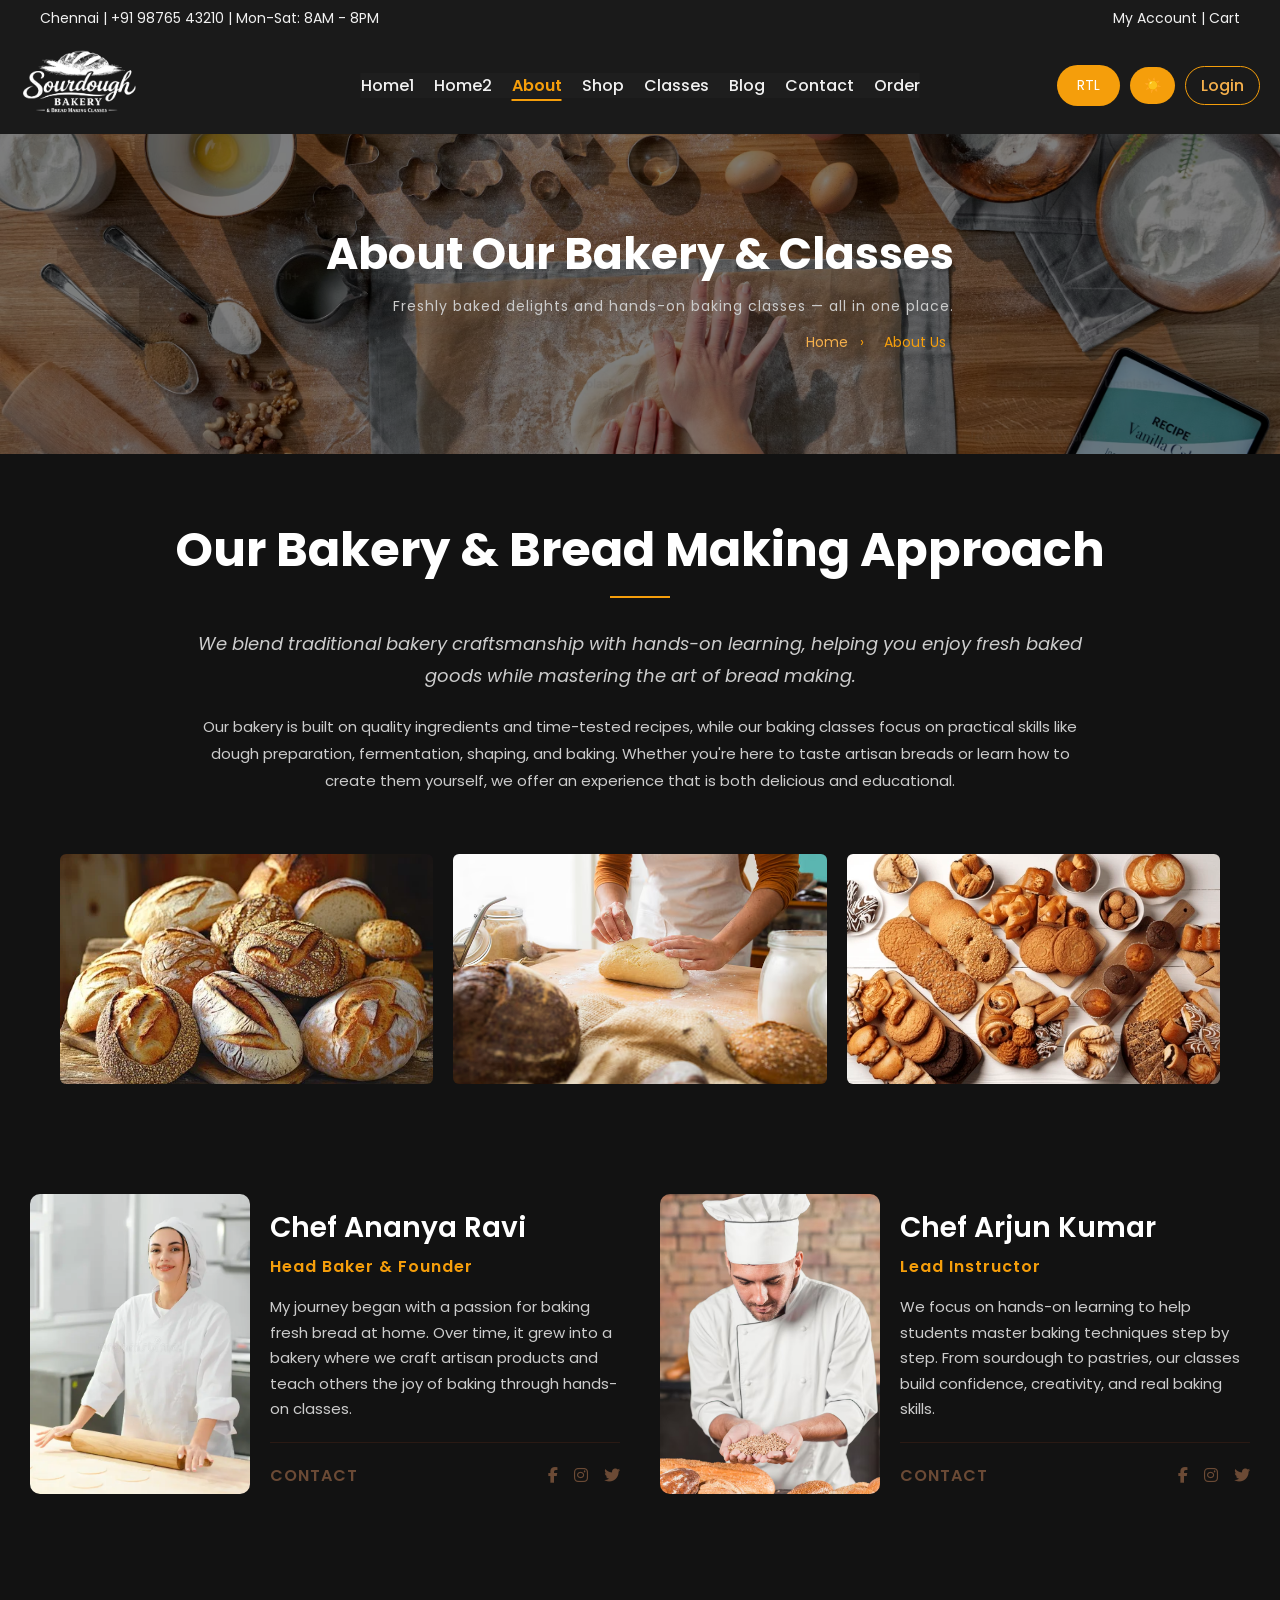
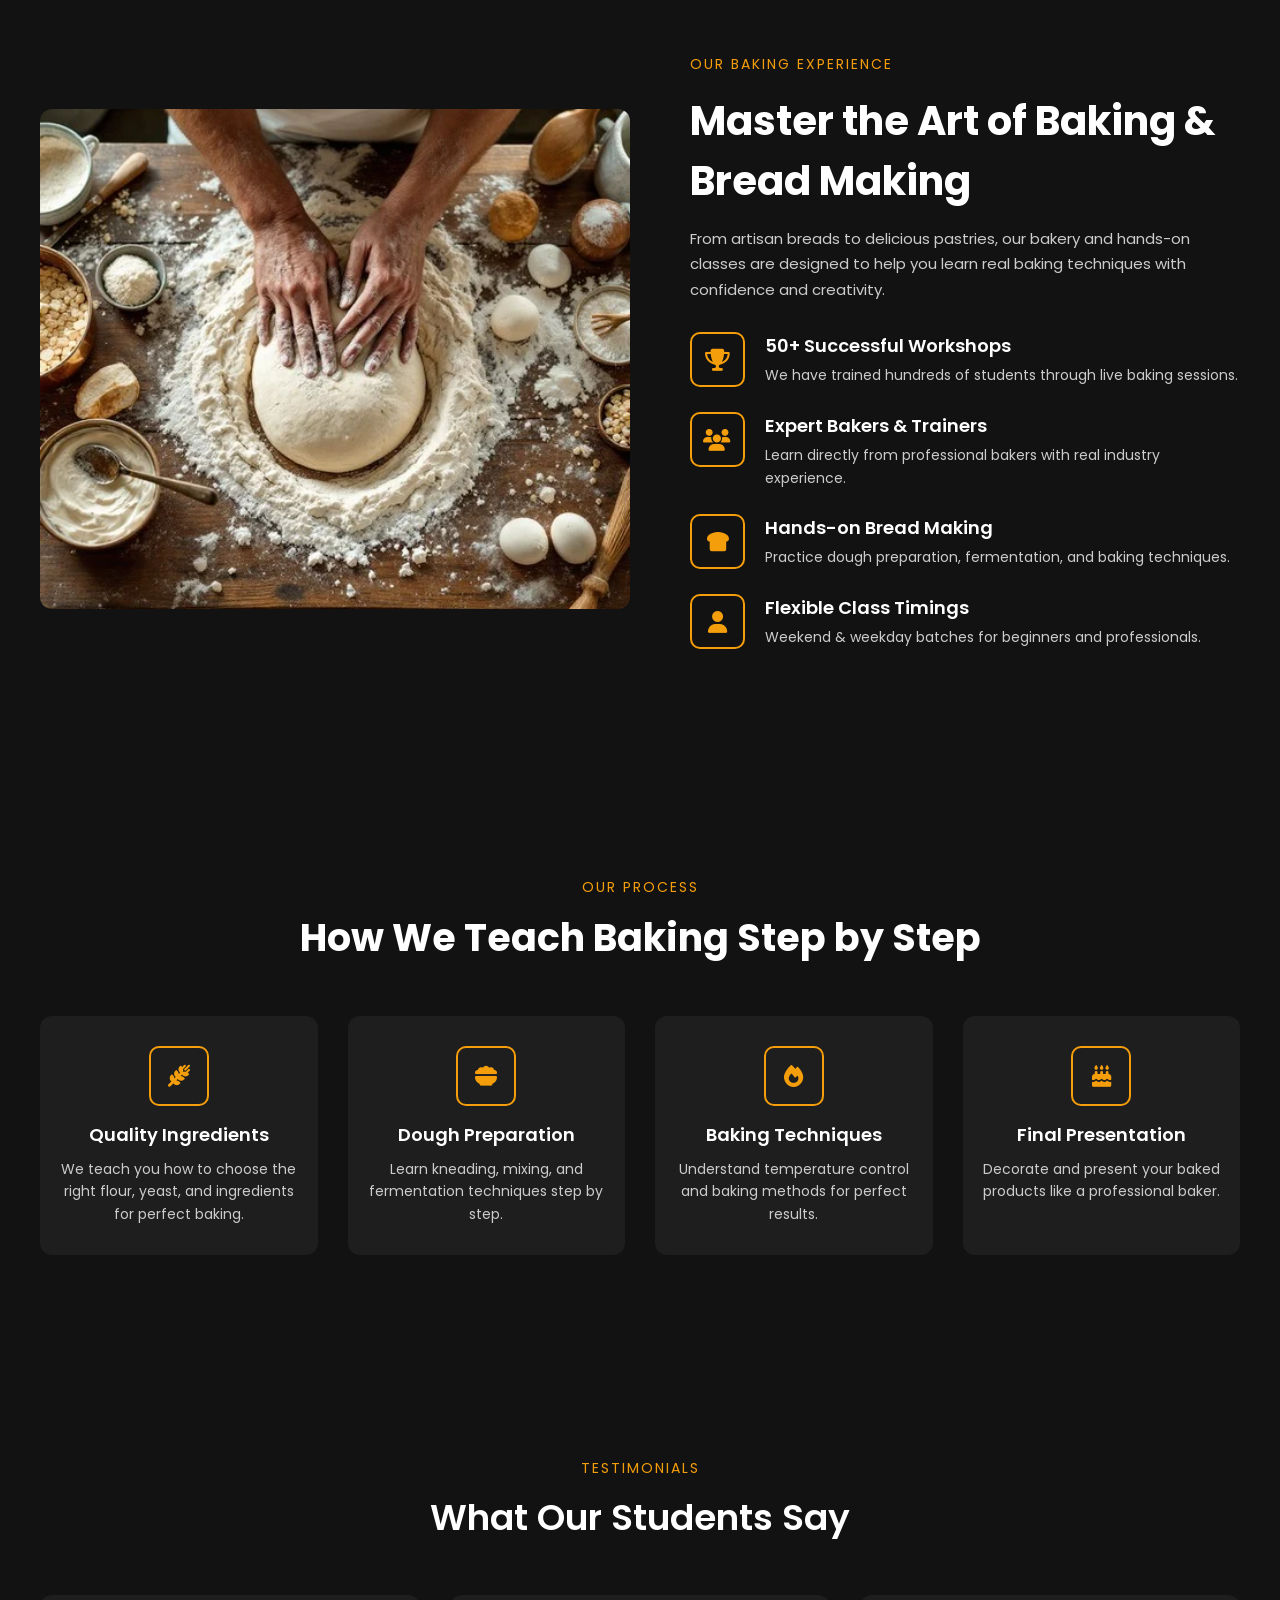
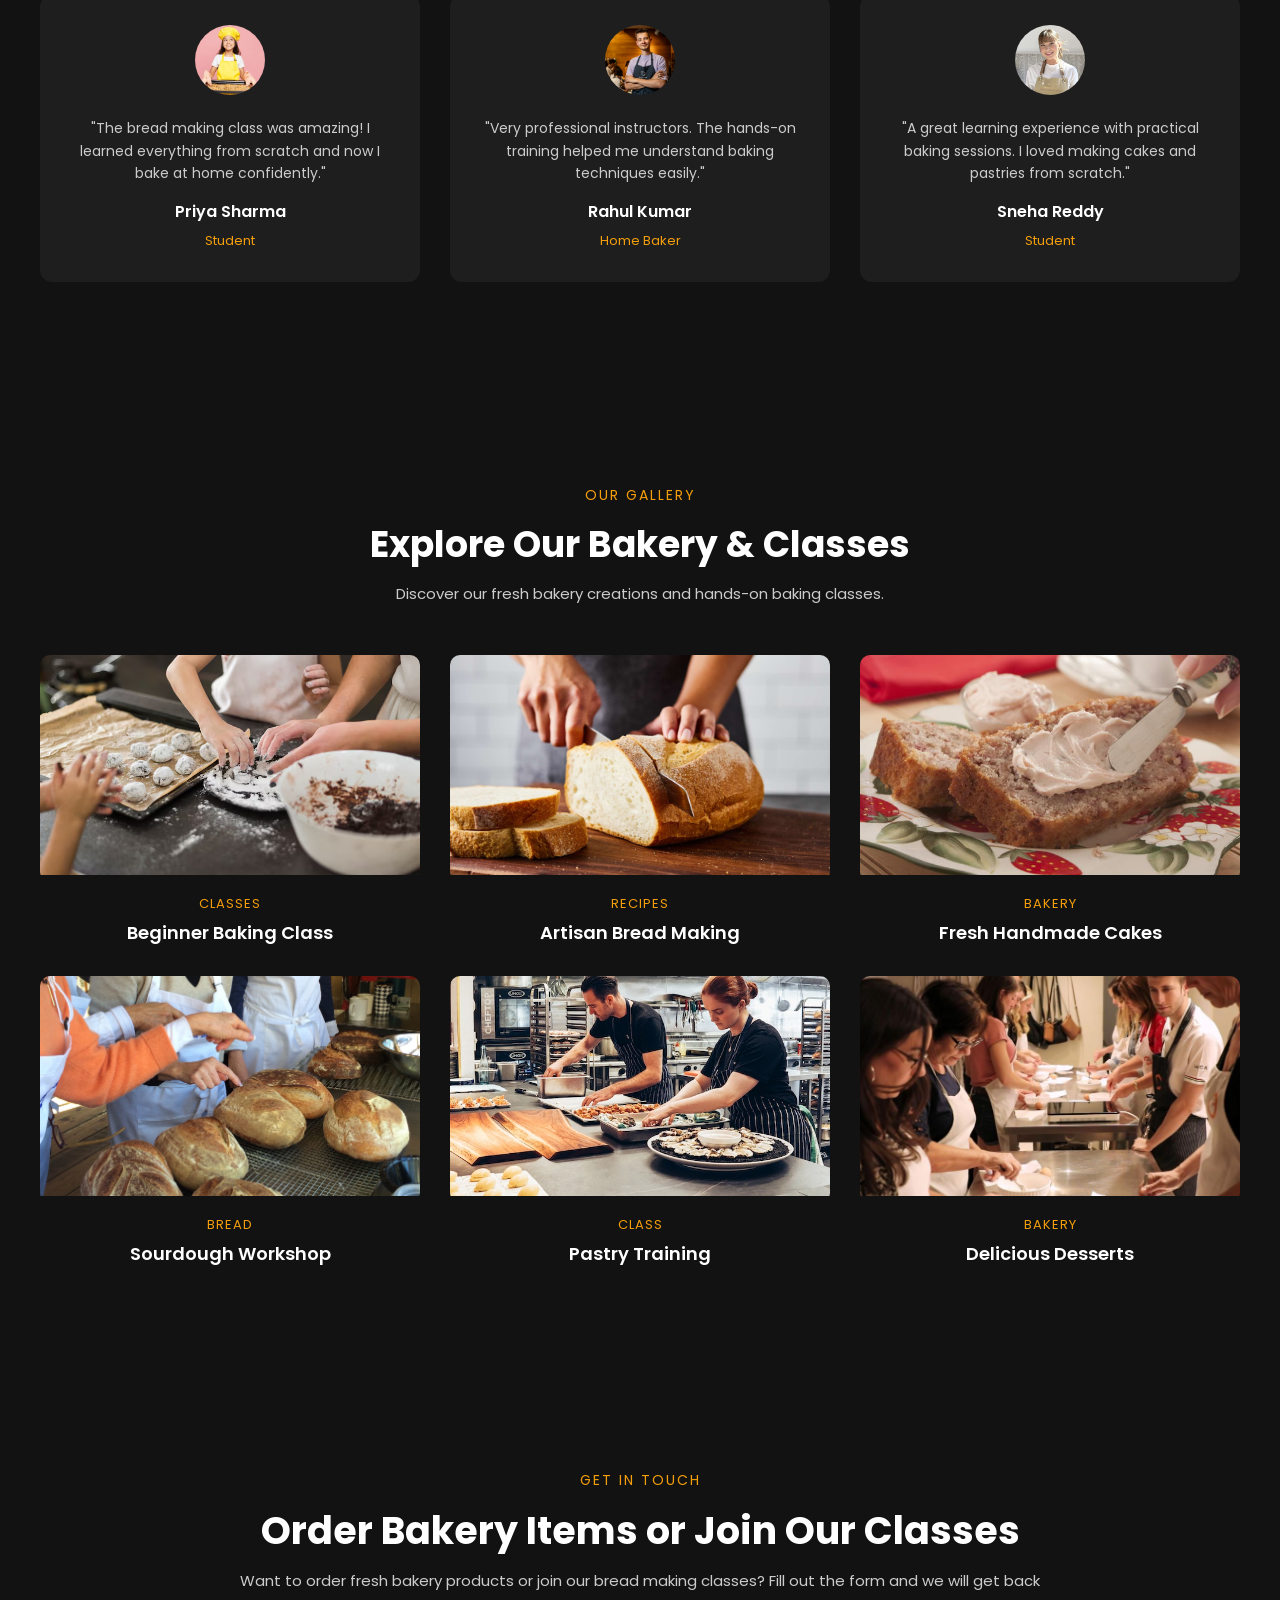
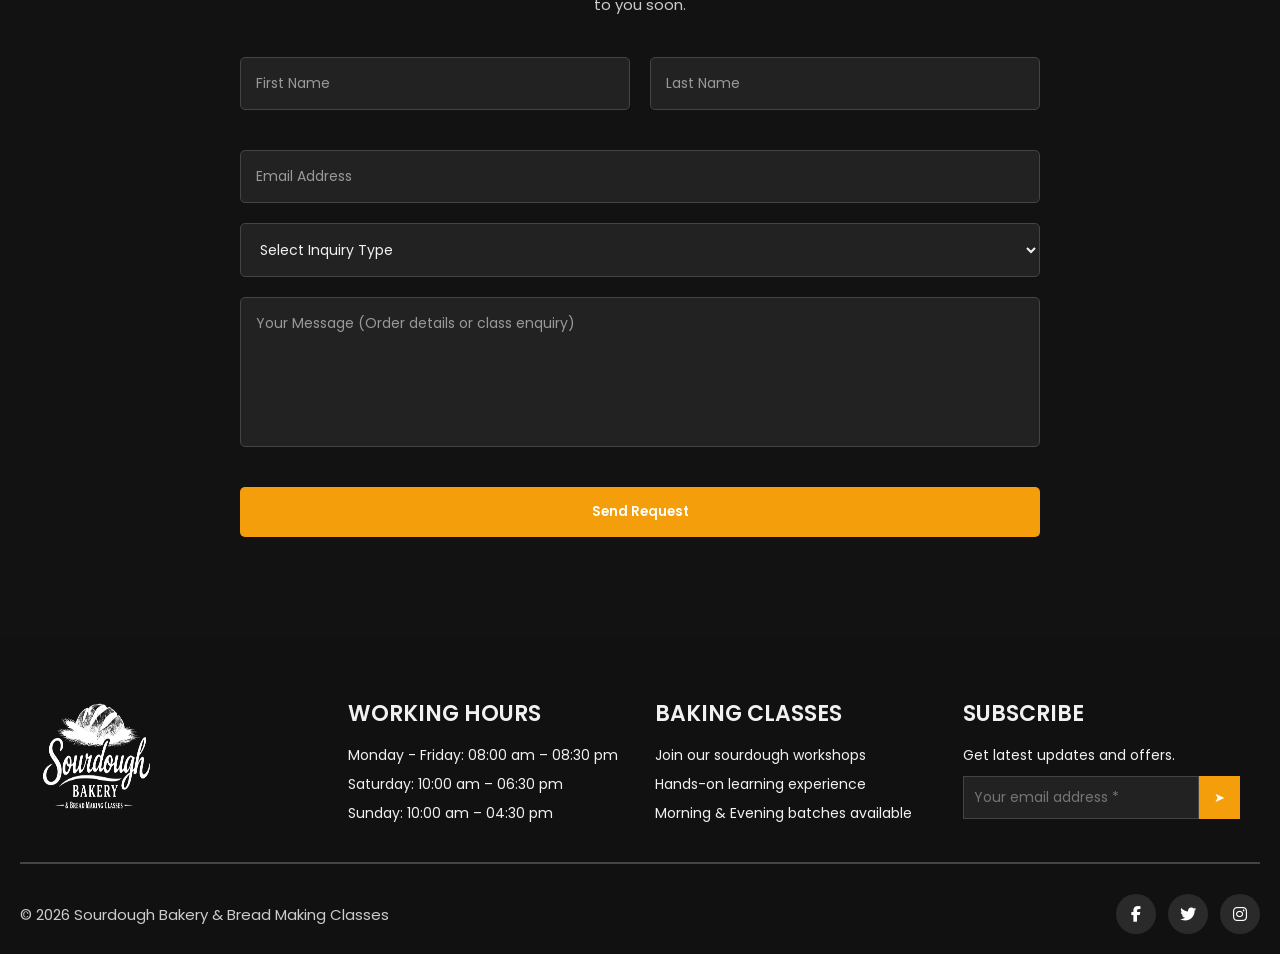
==== commit 301600e0: "Add files via upload" ====
--- a/about.html
+++ b/about.html
@@ -8,13 +8,15 @@
 
   <!-- GOOGLE FONT (ONE FONT ONLY) -->
   <link href="https://fonts.googleapis.com/css2?family=Poppins:wght@300;400;500;600;700&display=swap" rel="stylesheet">
-  <!-- icon -->
-   <link rel="stylesheet" href="https://cdnjs.cloudflare.com/ajax/libs/font-awesome/6.5.0/css/all.min.css">
-
-  <!-- CSS FILE -->
-  <link rel="stylesheet" href="css/style.css">
-  <link rel="stylesheet" href="css/animate.css">
-</head>
+  <!-- icon -->
+   <link rel="stylesheet" href="https://cdnjs.cloudflare.com/ajax/libs/font-awesome/6.5.0/css/all.min.css">
+  <link rel="icon" type="image/png" href="images/logo.png">
+
+  <!-- CSS FILE -->
+  <link rel="stylesheet" href="css/style.css">
+  <link rel="stylesheet" href="css/animate.css">
+  <link rel="stylesheet" href="css/responsive.css">
+</head>
 
 <body>
 
@@ -31,10 +33,12 @@
 
 <nav class="navbar">
 
-  <!-- LOGO -->
-  <div class="logo">
-    <img src="images/logo.png" alt="Logo">
-  </div>
+  <!-- LOGO -->
+  <div class="logo">
+    <a href="index.html">
+      <img src="images/logo.png" alt="Logo">
+    </a>
+  </div>
 
   <!-- HAMBURGER -->
   <div class="menu-toggle" id="menu-toggle">☰</div>
@@ -52,10 +56,9 @@
   </ul>
 
     <!-- MOBILE BUTTONS ONLY -->
-  <div class="nav-right">
-      <li class="mobile-btn"><a href="#" class="login">Login</a></li>
-      <li class="mobile-btn"><a href="order.html" class="order">Order Now</a></li>
-    </div>
+  <div class="nav-right">
+      <li class="mobile-btn"><a href="login.html" class="login">Login</a></li>
+    </div>
 
   <!-- DESKTOP BUTTONS -->
   <div class="nav-btns">
@@ -491,10 +494,12 @@
 
   <div class="footer-container">
 
-    <!-- LOGO -->
-    <div class="footer-box">
-      <img src="images/logo.png" alt="Sourdough Bakery Logo" class="footer-logo">
-    </div>
+    <!-- LOGO -->
+    <div class="footer-box">
+      <a href="index.html">
+        <img src="images/logo.png" alt="Sourdough Bakery Logo" class="footer-logo">
+      </a>
+    </div>
 
     <!-- WORKING HOURS -->
     <div class="footer-box">
--- a/css/responsive.css
+++ b/css/responsive.css
@@ -0,0 +1,189 @@
+/* ================================
+   RESPONSIVE - TABLET (max 900px)
+   ================================ */
+@media (max-width: 900px) {
+
+  .nav-links {
+    position: absolute;
+    top: 100%;
+    left: auto;
+    right: 10px;
+    transform: none;
+  }
+
+  .nav-btns { display: none; }
+
+  .about-container,
+  .choose-container,
+  .classes-top,
+  .achievement-container,
+  .highlight-container,
+  .course-highlight-container { flex-direction: column; gap: 30px; }
+
+  .choose-right,
+  .classes-left { max-width: 100%; }
+
+  .big-card { width: 100%; }
+
+  .booking-container,
+  .team-grid { grid-template-columns: 1fr; }
+
+  .process-grid,
+  .product-grid,
+  .top-seller-grid,
+  .review-grid,
+  .testi-grid,
+  .gallery-grid,
+  .shopproduct-grid,
+  .class-grid,
+  .class-features-grid { grid-template-columns: repeat(2, 1fr); }
+
+  .pricing-grid,
+  .service-container { grid-template-columns: 1fr; }
+
+  .contact-info-container { grid-template-columns: 1fr; }
+
+  .info-container { flex-direction: column; align-items: center; }
+
+  .footer-container { flex-direction: column; align-items: flex-start; }
+
+  .order-container { grid-template-columns: 1fr; }
+  .order-products { grid-template-columns: repeat(2, 1fr); }
+
+  .about-right { justify-content: center; }
+}
+
+/* ================================
+   RESPONSIVE - MOBILE (max 600px)
+   ================================ */
+@media (max-width: 600px) {
+
+  h1, h2, h3, h4, h5, h6 { font-size: 18px; }
+
+  .top-bar {
+    flex-direction: column;
+    text-align: center;
+    gap: 4px;
+    padding: 8px 15px;
+  }
+
+  .navbar { padding: 10px 15px; }
+  .logo img { height: 50px; }
+
+  .hero-slider { height: 60vh; }
+  .content h1 { font-size: 26px; }
+  .content p { font-size: 14px; }
+
+  .features { flex-direction: column; align-items: center; gap: 30px; }
+  .feature-box { width: 100%; max-width: 100%; }
+
+  .product-grid,
+  .why-container,
+  .blog-container,
+  .process-grid,
+  .testi-grid,
+  .gallery-grid,
+  .shopproduct-grid,
+  .top-seller-grid,
+  .review-grid,
+  .class-grid,
+  .class-features-grid,
+  .pricing-grid,
+  .chef-grid-container,
+  .approach-images { grid-template-columns: 1fr; }
+
+  .stats-container,
+  .service-container { grid-template-columns: 1fr; }
+
+  .about-container,
+  .choose-container,
+  .achievement-container,
+  .highlight-container,
+  .course-highlight-container { flex-direction: column; }
+
+  .about-right { flex-direction: column; align-items: center; }
+  .img1, .img2 { width: 100%; height: 220px; margin-top: 0; }
+
+  .choose-left { grid-template-columns: 1fr 1fr; grid-template-rows: auto; }
+  .choose-right { max-width: 100%; }
+  .choose-features { grid-template-columns: 1fr; }
+
+  .team-grid { grid-template-columns: 1fr; }
+  .team-item { flex-direction: column; text-align: center; }
+  .team-image img { width: 100%; height: auto; }
+
+  .achievement-image img { height: 250px; }
+  .highlight-image img,
+  .course-highlight-img img { max-width: 100%; }
+
+  .booking-container { grid-template-columns: 1fr; }
+  .booking-row { flex-direction: column; }
+
+  .contact-info-container { grid-template-columns: 1fr; }
+  .form-row { flex-direction: column; }
+
+  .blog-wrapper { grid-template-columns: 1fr; padding: 40px 15px; }
+  .blog-row, .blog-row.reverse { flex-direction: column; }
+  .blog-img, .blog-content { width: 100%; }
+  .blog-img img { height: 200px; }
+
+  .order-container { grid-template-columns: 1fr; }
+  .order-products { grid-template-columns: 1fr; }
+  .order-hero h1 { font-size: 24px; }
+  .order-cart { position: relative; top: 0; }
+  .form-row { grid-template-columns: 1fr; }
+
+  .footer-container { flex-direction: column; }
+  .footer-bottom { flex-direction: column; gap: 15px; text-align: center; }
+
+  .login-container { flex-direction: column; width: 95%; height: auto; }
+  .login-image { width: 100%; height: 180px; }
+  .login-form { width: 100%; padding: 25px 15px; }
+
+  .promo-container { flex-direction: column; text-align: center; }
+
+  .grid-container { grid-template-columns: 1fr; }
+
+  .schedule-tabs { flex-wrap: wrap; }
+  .schedule-tabs button { flex: none; width: 48%; font-size: 12px; padding: 8px; }
+
+  .subscribe-form { flex-direction: column; align-items: center; }
+  .subscribe-form input { width: 100%; }
+
+  .info-container { flex-direction: column; align-items: center; }
+  .info-left { flex-direction: row; gap: 15px; }
+  .info-box { width: 140px; }
+
+  .class-row { flex-direction: column; text-align: center; }
+  .class-row button { margin-left: 0; }
+
+  .event-card { flex-direction: column; }
+  .event-card img { width: 100%; height: 180px; }
+
+  .classes-hero { height: 60vh; }
+  .classes-content h1 { font-size: 24px; }
+
+  .shop-hero,
+  .class-hero { height: 250px; padding: 0 15px; }
+
+  .about-hero { height: 220px; }
+
+  .contact-hero-bg { height: 250px; }
+
+  .blog-hero { height: 250px; }
+
+  .deal-banner { height: auto; padding: 60px 15px; }
+
+  .promo-text h2 { font-size: 22px; }
+
+  .section-title { font-size: 20px; }
+  .section-sub { font-size: 14px; }
+
+  .cta-content h2 { font-size: 20px; }
+  .cta-buttons { flex-direction: column; align-items: center; }
+
+  .steps { flex-wrap: wrap; justify-content: center; gap: 10px; }
+  .line { width: 40px; }
+
+  .pagination span { width: 32px; height: 32px; }
+}
